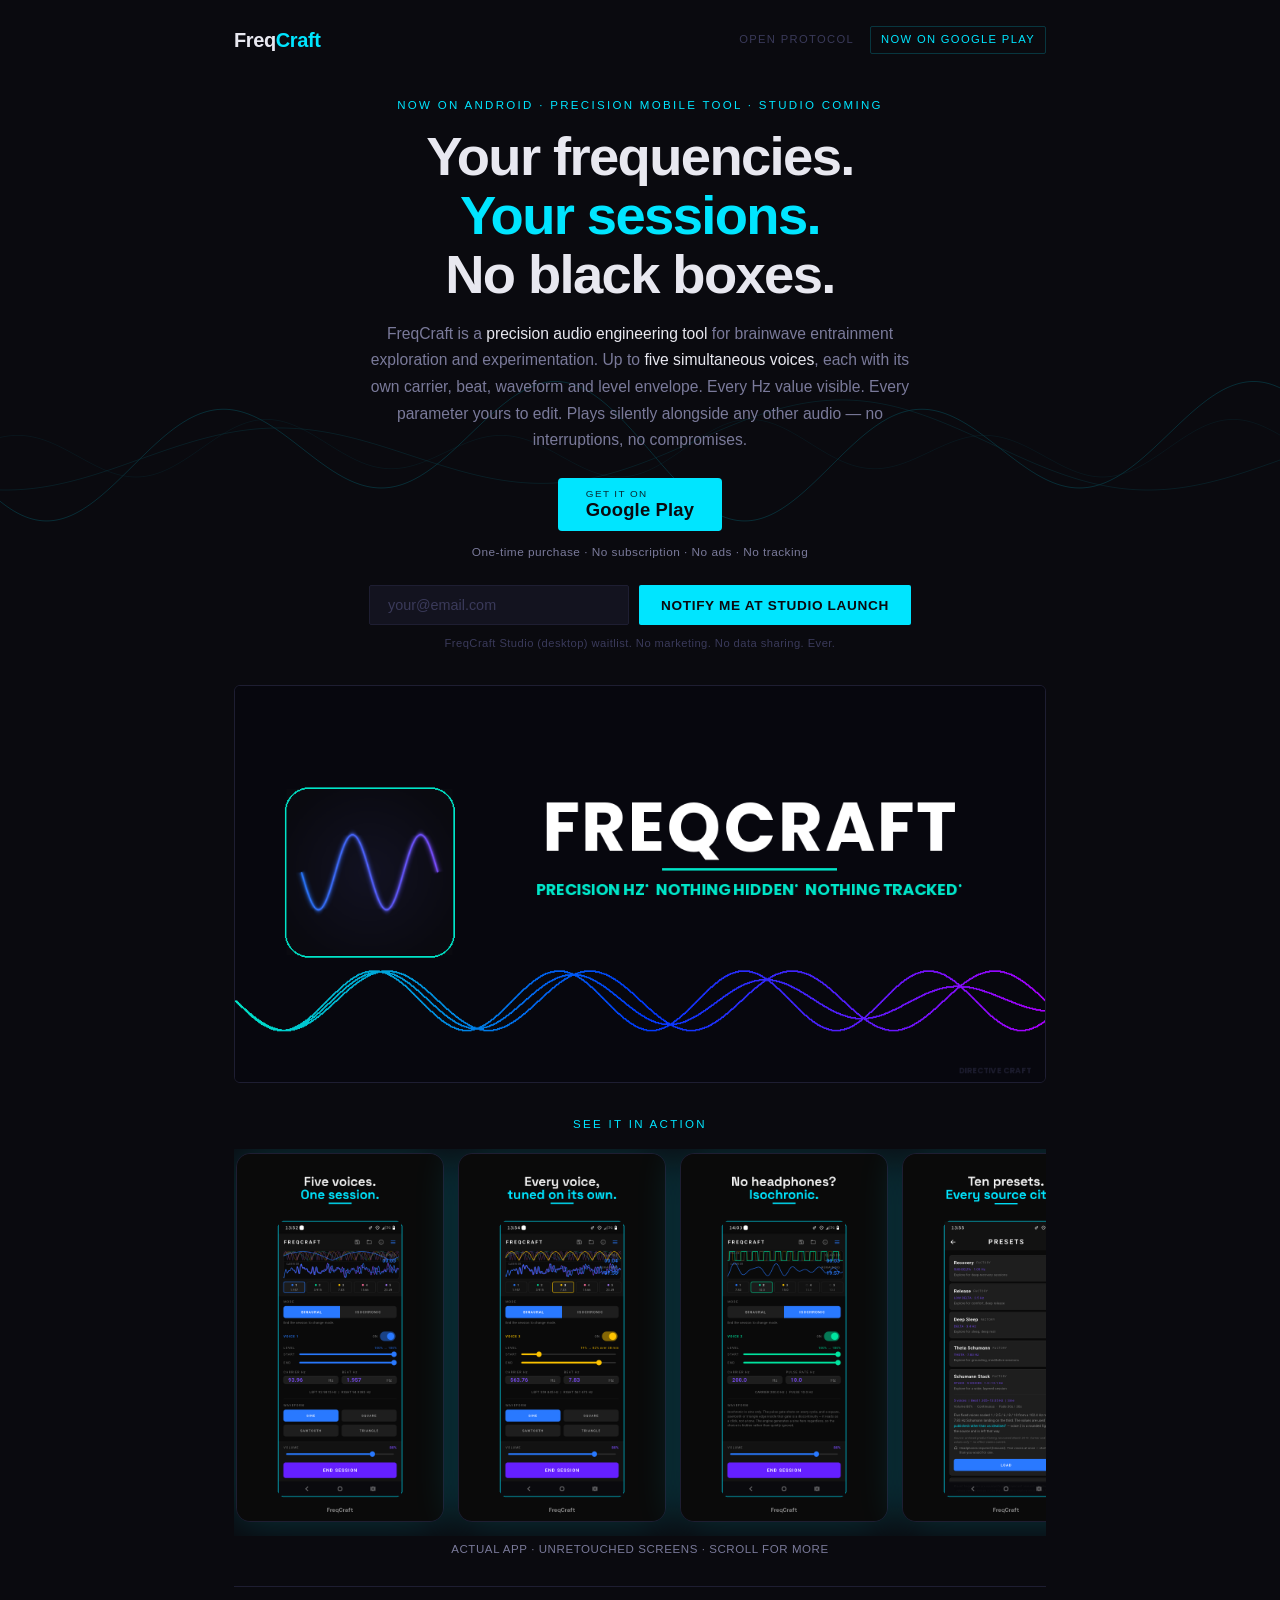
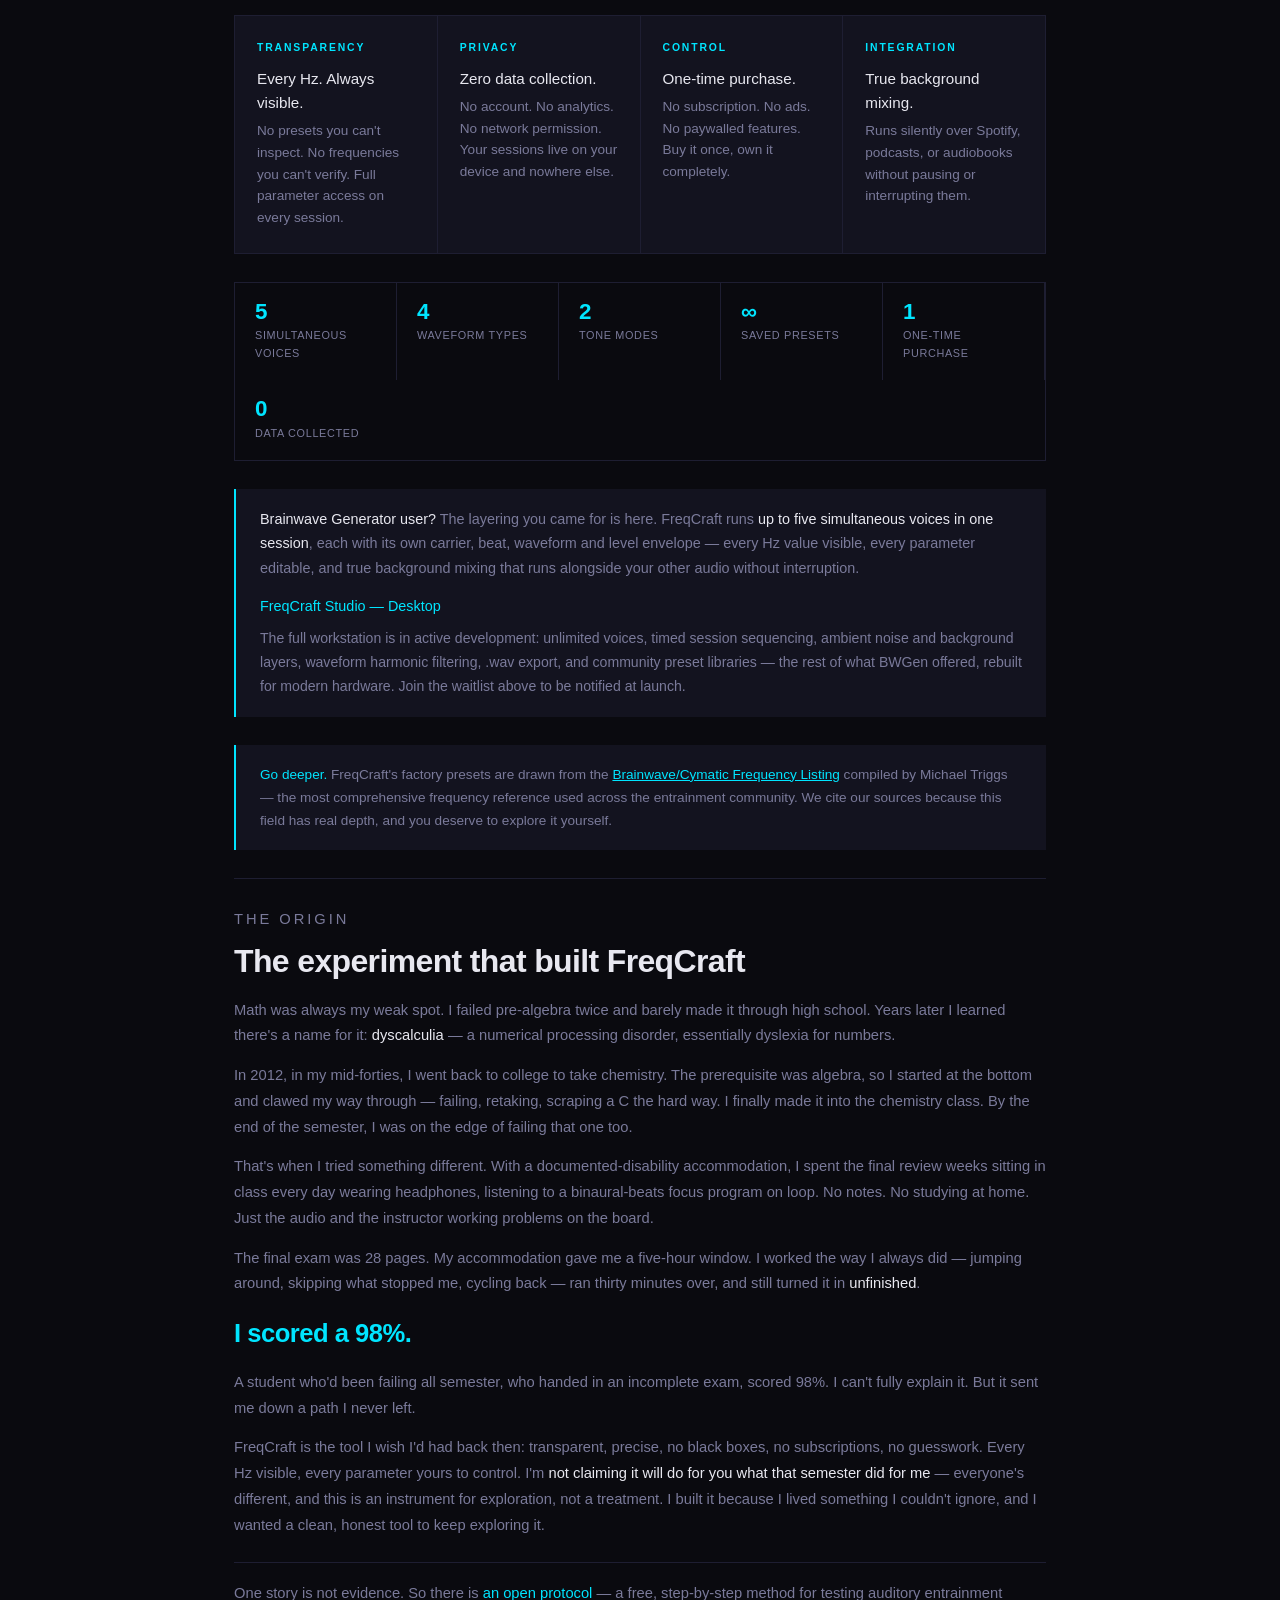
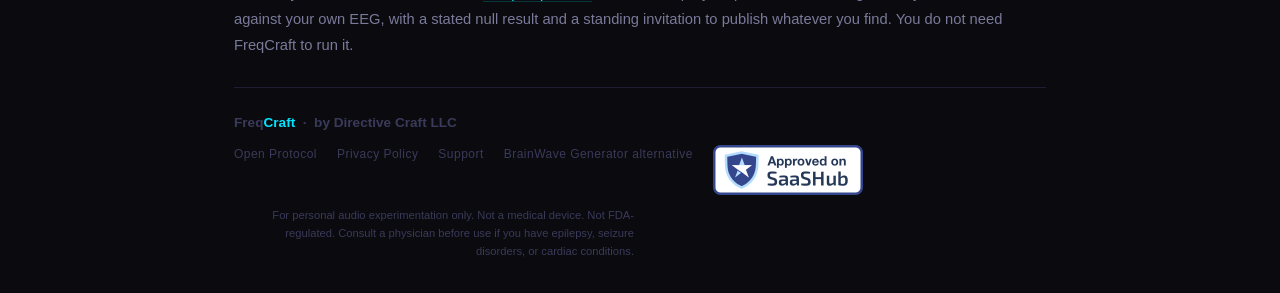
==== index.html @ 4cd2271b "Link the open protocol from the nav, the story close and the footer" ====
<!DOCTYPE html>
<html lang="en">
<head>
  <meta charset="UTF-8" />
  <meta name="viewport" content="width=device-width, initial-scale=1.0" />
  <title>FreqCraft — Precision Brainwave Entrainment for Android</title>
  <meta name="description" content="FreqCraft: a precision binaural beats and isochronic tones generator for Android. Five simultaneous voices. Every Hz visible. No subscriptions or tracking." />
  <meta property="og:type" content="website" />
  <meta property="og:url" content="https://www.freqcraft.app/" />
  <meta property="og:title" content="FreqCraft — Precision Brainwave Entrainment for Android" />
  <meta property="og:description" content="Precision binaural beats and isochronic tones. Five simultaneous voices. Every Hz visible. No subscriptions. No tracking." />
  <meta property="og:image" content="https://www.freqcraft.app/assets/feature_graphic.png" />
  <meta name="twitter:card" content="summary_large_image" />
  <meta name="twitter:image" content="https://www.freqcraft.app/assets/feature_graphic.png" />
  <link rel="icon" href="/favicon.ico" sizes="any" />
  <link rel="icon" type="image/png" sizes="32x32" href="/assets/favicon-32.png" />
  <link rel="apple-touch-icon" href="/assets/apple-touch-icon.png" />
  <link rel="stylesheet" href="assets/fonts.css" />
  <style>
    *, *::before, *::after { box-sizing: border-box; margin: 0; padding: 0; }

    :root {
      --black:    #0A0A0F;
      --panel:    #13131F;
      --border:   #1E1E32;
      --cyan:     #00E5FF;
      --cyan-dim: #00E5FF33;
      --text:     #E8E8F0;
      --muted:    #7A7A9A;
      --subtle:   #3A3A5A;
    }

    html { scroll-behavior: smooth; }

    body {
      background: var(--black);
      color: var(--text);
      font-family: -apple-system, BlinkMacSystemFont, 'Segoe UI', Roboto, Helvetica, Arial, sans-serif;
      font-size: 16px;
      line-height: 1.6;
      min-height: 100vh;
      overflow-x: hidden;
    }

    /* ── CANVAS — never hidden, reduced-motion just slows it ── */
    #waveCanvas {
      position: fixed;
      top: 0; left: 0;
      width: 100%; height: 100%;
      pointer-events: none;
      z-index: 0;
      opacity: 0.18;
    }

    /* ── LAYOUT ── */
    .wrapper {
      position: relative;
      z-index: 1;
      max-width: 860px;
      margin: 0 auto;
      padding: 0 24px;
    }

    /* ── NAV ── */
    nav {
      padding: 24px 0 0;
      display: flex;
      align-items: center;
      justify-content: space-between;
    }

    .wordmark {
      font-family: 'Space Grotesk', sans-serif;
      font-size: 1.25rem;
      font-weight: 700;
      letter-spacing: -0.02em;
      color: var(--text);
    }
    .wordmark span { color: var(--cyan); }

    .nav-right { display: flex; align-items: center; gap: 16px; }
    .nav-link {
      font-family: 'Space Grotesk', sans-serif;
      font-size: 0.7rem;
      font-weight: 500;
      letter-spacing: 0.12em;
      text-transform: uppercase;
      color: var(--subtle);
      text-decoration: none;
      transition: color 0.2s;
    }
    .nav-link:hover { color: var(--cyan); }

    .badge {
      font-family: 'Space Grotesk', sans-serif;
      font-size: 0.7rem;
      font-weight: 500;
      letter-spacing: 0.12em;
      text-transform: uppercase;
      color: var(--cyan);
      border: 1px solid var(--cyan-dim);
      padding: 4px 10px;
      border-radius: 2px;
      text-decoration: none;
      transition: border-color 0.2s, background 0.2s;
    }
    a.badge:hover { border-color: var(--cyan); background: var(--cyan-dim); }

    /* ── HERO ── */
    .hero {
      padding: 40px 0 32px;
      text-align: center;
    }

    .eyebrow {
      font-family: 'Space Grotesk', sans-serif;
      font-size: 0.72rem;
      font-weight: 500;
      letter-spacing: 0.2em;
      text-transform: uppercase;
      color: var(--cyan);
      margin-bottom: 14px;
    }

    h1 {
      font-family: 'Space Grotesk', sans-serif;
      font-size: clamp(2rem, 5.5vw, 3.4rem);
      font-weight: 700;
      line-height: 1.08;
      letter-spacing: -0.03em;
      color: var(--text);
      margin-bottom: 16px;
    }
    h1 em { font-style: normal; color: var(--cyan); }

    .hero-sub {
      font-size: 0.98rem;
      font-weight: 300;
      color: var(--muted);
      max-width: 540px;
      margin: 0 auto 24px;
      line-height: 1.7;
    }
    .hero-sub strong { color: var(--text); font-weight: 400; }

    /* ── STORE CTA (launch) ── */
    .cta-row {
      display: flex;
      justify-content: center;
      margin-bottom: 12px;
    }
    .btn-store {
      display: inline-flex;
      flex-direction: column;
      align-items: flex-start;
      background: var(--cyan);
      color: var(--black);
      text-decoration: none;
      font-family: 'Space Grotesk', sans-serif;
      padding: 10px 28px;
      border-radius: 4px;
      line-height: 1.15;
      transition: opacity 0.2s;
    }
    .btn-store:hover { opacity: 0.85; }
    .btn-store .s1 { font-size: 0.62rem; font-weight: 500; letter-spacing: 0.14em; text-transform: uppercase; opacity: 0.85; }
    .btn-store .s2 { font-size: 1.15rem; font-weight: 700; letter-spacing: 0.01em; }
    .cta-price {
      font-size: 0.74rem;
      color: var(--muted);
      text-align: center;
      letter-spacing: 0.04em;
      margin-bottom: 24px;
    }

    /* ── NOTIFY FORM ── */
    .notify-wrap {
      display: flex;
      gap: 10px;
      justify-content: center;
      flex-wrap: wrap;
      margin-bottom: 10px;
    }
    .notify-studio { margin-top: 4px; }

    .notify-wrap input[type="email"] {
      background: var(--panel);
      border: 1px solid var(--border);
      color: var(--text);
      font-family: -apple-system, BlinkMacSystemFont, 'Segoe UI', Roboto, Helvetica, Arial, sans-serif;
      font-size: 0.9rem;
      padding: 11px 18px;
      border-radius: 2px;
      width: 260px;
      outline: none;
      transition: border-color 0.2s;
    }
    .notify-wrap input[type="email"]:focus { border-color: var(--cyan); }
    .notify-wrap input[type="email"]::placeholder { color: var(--subtle); }

    .btn-notify {
      background: var(--cyan);
      color: var(--black);
      font-family: 'Space Grotesk', sans-serif;
      font-size: 0.85rem;
      font-weight: 600;
      letter-spacing: 0.05em;
      text-transform: uppercase;
      border: none;
      padding: 11px 22px;
      border-radius: 2px;
      cursor: pointer;
      transition: opacity 0.2s;
      white-space: nowrap;
    }
    .btn-notify:hover { opacity: 0.85; }

    .notify-note {
      font-size: 0.7rem;
      color: var(--subtle);
      text-align: center;
      letter-spacing: 0.04em;
      margin-bottom: 0;
    }

    .success-msg {
      display: none;
      color: var(--cyan);
      font-family: 'Space Grotesk', sans-serif;
      font-size: 0.9rem;
      text-align: center;
      padding: 10px;
    }

    /* ── DIVIDER ── */
    .divider {
      border: none;
      border-top: 1px solid var(--border);
      margin: 28px 0;
    }

    /* ── PILLARS ── */
    .pillars {
      display: grid;
      grid-template-columns: repeat(auto-fit, minmax(200px, 1fr));
      gap: 1px;
      background: var(--border);
      border: 1px solid var(--border);
      margin-bottom: 28px;
    }

    .pillar {
      background: var(--panel);
      padding: 24px 22px;
    }

    .pillar-label {
      font-family: 'Space Grotesk', sans-serif;
      font-size: 0.65rem;
      font-weight: 600;
      letter-spacing: 0.18em;
      text-transform: uppercase;
      color: var(--cyan);
      margin-bottom: 10px;
    }

    .pillar-text {
      font-size: 0.85rem;
      color: var(--muted);
      line-height: 1.6;
    }
    .pillar-text strong {
      display: block;
      font-size: 0.95rem;
      font-weight: 500;
      color: var(--text);
      margin-bottom: 5px;
    }

    /* ── SPEC STRIP ── */
    .spec-strip {
      display: flex;
      flex-wrap: wrap;
      border: 1px solid var(--border);
      margin-bottom: 28px;
    }

    .spec-item {
      flex: 1 1 140px;
      padding: 18px 20px;
      border-right: 1px solid var(--border);
    }
    .spec-item:last-child { border-right: none; }

    .spec-val {
      font-family: 'Space Grotesk', sans-serif;
      font-size: 1.4rem;
      font-weight: 700;
      color: var(--cyan);
      letter-spacing: -0.02em;
      line-height: 1;
      margin-bottom: 4px;
    }

    .spec-key {
      font-size: 0.68rem;
      color: var(--muted);
      letter-spacing: 0.06em;
      text-transform: uppercase;
    }

    /* ── BWGEN CALLOUT ── */
    .callout {
      border-left: 2px solid var(--cyan);
      padding: 18px 24px;
      background: var(--panel);
      margin-bottom: 28px;
    }
    .callout p {
      font-size: 0.9rem;
      color: var(--muted);
      line-height: 1.7;
    }
    .callout p strong { color: var(--text); font-weight: 500; }

    /* ── STORY ── */
    .story { margin-bottom: 28px; }
    .story .eyebrow { text-align: left; margin-bottom: 10px; }
    .story h2 {
      font-family: 'Space Grotesk', sans-serif;
      font-size: clamp(1.5rem, 3.5vw, 2rem);
      font-weight: 700;
      letter-spacing: -0.02em;
      line-height: 1.15;
      color: var(--text);
      margin-bottom: 18px;
    }
    .story p {
      font-size: 0.92rem;
      color: var(--muted);
      line-height: 1.75;
      margin-bottom: 14px;
    }
    .story p strong { color: var(--text); font-weight: 500; }
    .story .story-score {
      font-family: 'Space Grotesk', sans-serif;
      font-size: 1.6rem;
      font-weight: 700;
      color: var(--cyan);
      letter-spacing: -0.02em;
      margin: 4px 0 14px;
    }
    .story .story-cta {
      margin-top: 24px;
      padding-top: 18px;
      border-top: 1px solid var(--border);
    }
    .story .story-cta a {
      color: var(--cyan);
      text-decoration: none;
      border-bottom: 1px solid var(--cyan-dim);
    }
    .story .story-cta a:hover { border-bottom-color: var(--cyan); }

    /* ── SCREENSHOT STRIP ── */
    /* Replaced a 5.3 MB screen-capture video that showed the pre-multi-voice
       UI. These are the same composed shots that ship on the Play listing, so
       the store and the site cannot drift apart, and each one carries its own
       headline — no captions to contradict each other. */
    .demo { text-align: center; margin-bottom: 28px; }
    .demo .eyebrow { margin-bottom: 16px; }
    .shots {
      display: flex;
      gap: 14px;
      overflow-x: auto;
      padding: 4px 2px 14px;
      scroll-snap-type: x mandatory;
      -webkit-overflow-scrolling: touch;
      scrollbar-width: thin;
      scrollbar-color: var(--subtle) transparent;
    }
    .shots::-webkit-scrollbar { height: 6px; }
    .shots::-webkit-scrollbar-thumb {
      background: var(--subtle); border-radius: 3px;
    }
    .shot {
      flex: 0 0 auto;
      width: 208px;
      scroll-snap-align: center;
      border: 1px solid var(--border);
      border-radius: 14px;
      overflow: hidden;
      background: var(--panel);
      box-shadow: 0 0 44px var(--cyan-dim);
      line-height: 0;
    }
    .shot img { display: block; width: 100%; height: auto; }
    .demo-cap {
      font-size: 0.72rem;
      color: var(--muted);
      letter-spacing: 0.05em;
      text-transform: uppercase;
      margin-top: 4px;
    }
    @media (max-width: 600px) { .shot { width: 168px; } }

    /* ── FOOTER ── */
    footer {
      border-top: 1px solid var(--border);
      padding: 24px 0 32px;
      display: flex;
      align-items: flex-start;
      justify-content: space-between;
      flex-wrap: wrap;
      gap: 12px;
    }

    .footer-mark {
      font-family: 'Space Grotesk', sans-serif;
      font-size: 0.85rem;
      font-weight: 600;
      color: var(--subtle);
    }
    .footer-mark span { color: var(--cyan); }

    .footer-legal {
      font-size: 0.7rem;
      color: var(--subtle);
      line-height: 1.6;
      max-width: 400px;
      text-align: right;
    }

    .footer-links {
      display: flex;
      gap: 20px;
    }
    .footer-links a {
      font-size: 0.75rem;
      color: var(--subtle);
      text-decoration: none;
      letter-spacing: 0.04em;
      transition: color 0.2s;
    }
    .footer-links a:hover { color: var(--cyan); }

    /* ── MOBILE ── */
    @media (max-width: 600px) {
      nav { flex-direction: column; align-items: flex-start; gap: 10px; }
      .spec-item { border-right: none; border-bottom: 1px solid var(--border); }
      .spec-item:last-child { border-bottom: none; }
      .footer-legal { text-align: left; }
      .footer-links { flex-direction: column; gap: 8px; }
    }
    /* ── FEATURE GRAPHIC ── */
    .feature-graphic-wrap {
      margin: 32px 0 0;
      border-radius: 6px;
      overflow: hidden;
      border: 1px solid var(--border);
    }
    .feature-graphic { width: 100%; display: block; }

  </style>
</head>
<body>

<canvas id="waveCanvas"></canvas>

<div class="wrapper">

  <nav>
    <div class="wordmark">Freq<span>Craft</span></div>
    <div class="nav-right">
      <a class="nav-link" href="/protocol/">Open Protocol</a>
      <a class="badge" href="https://play.google.com/store/apps/details?id=com.directivecraft.freqcraft" target="_blank" rel="noopener noreferrer">Now on Google Play</a>
    </div>
  </nav>

  <section class="hero">
    <p class="eyebrow">Now on Android · Precision Mobile Tool · Studio Coming</p>
    <h1>Your frequencies.<br><em>Your sessions.</em><br>No black boxes.</h1>
    <p class="hero-sub">
      FreqCraft is a <strong>precision audio engineering tool</strong> for brainwave entrainment exploration and experimentation.
      Up to <strong>five simultaneous voices</strong>, each with its own carrier, beat, waveform and level envelope.
      Every Hz value visible. Every parameter yours to edit.
      Plays silently alongside any other audio — no interruptions, no compromises.
    </p>
    <div class="cta-row">
      <a class="btn-store" href="https://play.google.com/store/apps/details?id=com.directivecraft.freqcraft" target="_blank" rel="noopener noreferrer">
        <span class="s1">Get it on</span>
        <span class="s2">Google Play</span>
      </a>
    </div>
    <p class="cta-price">One-time purchase · No subscription · No ads · No tracking</p>

    <form id="studio" class="notify-wrap notify-studio" action="https://buttondown.com/api/emails/embed-subscribe/freqcraft" method="post" target="bd-iframe" onsubmit="return bdNotify()">
      <input type="email" name="email" id="emailInput" placeholder="your@email.com" autocomplete="email" required />
      <input type="hidden" name="embed" value="1" />
      <button type="submit" class="btn-notify">Notify me at Studio launch</button>
    </form>
    <p class="notify-note">FreqCraft Studio (desktop) waitlist. No marketing. No data sharing. Ever.</p>
    <p class="success-msg" id="successMsg">✓ You're on the Studio list. We'll reach out at launch.</p>
    <iframe name="bd-iframe" style="display:none" title="subscribe"></iframe>
    <div class="feature-graphic-wrap">
      <img src="assets/feature_graphic.png" alt="FreqCraft — Precision Hz. Nothing hidden. Nothing tracked." class="feature-graphic" />
    </div>
  </section>

  <section class="demo">
    <p class="eyebrow">See it in action</p>
    <div class="shots">
      <div class="shot"><img src="assets/shots/1_hero.png" loading="lazy" width="1080" height="1920" alt="Five voices, one session — five voice chips at 1.957, 3.915, 7.83, 15.66 and 23.49 Hz with the scope drawing every one." /></div>
      <div class="shot"><img src="assets/shots/2_voices.png" loading="lazy" width="1080" height="1920" alt="Every voice tuned on its own — voice 3 selected, its own carrier, beat, waveform and level envelope." /></div>
      <div class="shot"><img src="assets/shots/3_isochronic.png" loading="lazy" width="1080" height="1920" alt="Isochronic mode, which needs no headphones." /></div>
      <div class="shot"><img src="assets/shots/4_presets.png" loading="lazy" width="1080" height="1920" alt="Factory presets, each citing its source in the app." /></div>
      <div class="shot"><img src="assets/shots/5_sweep.png" loading="lazy" width="1080" height="1920" alt="Beat sweep — the swept range shown on screen before the session starts." /></div>
      <div class="shot"><img src="assets/shots/6_waveforms.png" loading="lazy" width="1080" height="1920" alt="Four real waveforms: sine, square, triangle and sawtooth." /></div>
      <div class="shot"><img src="assets/shots/7_session.png" loading="lazy" width="1080" height="1920" alt="Session timer with fade in and fade out." /></div>
      <div class="shot"><img src="assets/shots/8_about.png" loading="lazy" width="1080" height="1920" alt="The in-app About window, including the true-stereo checklist." /></div>
    </div>
    <p class="demo-cap">Actual app · Unretouched screens · Scroll for more</p>
  </section>

  <hr class="divider" />

  <div class="pillars">
    <div class="pillar">
      <div class="pillar-label">Transparency</div>
      <div class="pillar-text">
        <strong>Every Hz. Always visible.</strong>
        No presets you can't inspect. No frequencies you can't verify. Full parameter access on every session.
      </div>
    </div>
    <div class="pillar">
      <div class="pillar-label">Privacy</div>
      <div class="pillar-text">
        <strong>Zero data collection.</strong>
        No account. No analytics. No network permission. Your sessions live on your device and nowhere else.
      </div>
    </div>
    <div class="pillar">
      <div class="pillar-label">Control</div>
      <div class="pillar-text">
        <strong>One-time purchase.</strong>
        No subscription. No ads. No paywalled features. Buy it once, own it completely.
      </div>
    </div>
    <div class="pillar">
      <div class="pillar-label">Integration</div>
      <div class="pillar-text">
        <strong>True background mixing.</strong>
        Runs silently over Spotify, podcasts, or audiobooks without pausing or interrupting them.
      </div>
    </div>
  </div>

  <div class="spec-strip">
    <div class="spec-item">
      <div class="spec-val">5</div>
      <div class="spec-key">Simultaneous Voices</div>
    </div>
    <div class="spec-item">
      <div class="spec-val">4</div>
      <div class="spec-key">Waveform Types</div>
    </div>
    <div class="spec-item">
      <div class="spec-val">2</div>
      <div class="spec-key">Tone Modes</div>
    </div>
    <div class="spec-item">
      <div class="spec-val">∞</div>
      <div class="spec-key">Saved Presets</div>
    </div>
    <div class="spec-item">
      <div class="spec-val">1</div>
      <div class="spec-key">One-Time Purchase</div>
    </div>
    <div class="spec-item">
      <div class="spec-val">0</div>
      <div class="spec-key">Data Collected</div>
    </div>
  </div>

  <div class="callout">
    <p>
      <strong>Brainwave Generator user?</strong> The layering you came for is here.
      FreqCraft runs <strong>up to five simultaneous voices in one session</strong>, each with its own
      carrier, beat, waveform and level envelope — every Hz value visible, every parameter editable, and
      true background mixing that runs alongside your other audio without interruption.
    </p>
    <p style="margin-top:14px;">
      <strong style="color:var(--cyan);">FreqCraft Studio — Desktop</strong>
    </p>
    <p style="margin-top:8px; font-size:0.88rem;">
      The full workstation is in active development: unlimited voices, timed session sequencing,
      ambient noise and background layers, waveform harmonic filtering, .wav export, and community
      preset libraries — the rest of what BWGen offered, rebuilt for modern hardware. Join the
      waitlist above to be notified at launch.
    </p>
  </div>

  <div class="callout" style="margin-top: 16px;">
    <p style="font-size: 0.85rem;">
      <strong style="color: var(--cyan);">Go deeper.</strong>
      FreqCraft's factory presets are drawn from the
      <a href="https://www.lunarsight.com/freq.htm" target="_blank" rel="noopener noreferrer"
         style="color: var(--cyan);">Brainwave/Cymatic Frequency Listing</a>
      compiled by Michael Triggs — the most comprehensive frequency reference used across the entrainment community.
      We cite our sources because this field has real depth, and you deserve to explore it yourself.
    </p>
  </div>

  <hr class="divider" />

  <section class="story">
    <p class="eyebrow">The Origin</p>
    <h2>The experiment that built FreqCraft</h2>
    <p>
      Math was always my weak spot. I failed pre-algebra twice and barely made it through high school.
      Years later I learned there's a name for it: <strong>dyscalculia</strong> — a numerical processing
      disorder, essentially dyslexia for numbers.
    </p>
    <p>
      In 2012, in my mid-forties, I went back to college to take chemistry. The prerequisite was algebra,
      so I started at the bottom and clawed my way through — failing, retaking, scraping a C the hard way.
      I finally made it into the chemistry class. By the end of the semester, I was on the edge of failing
      that one too.
    </p>
    <p>
      That's when I tried something different. With a documented-disability accommodation, I spent the final
      review weeks sitting in class every day wearing headphones, listening to a binaural-beats focus program
      on loop. No notes. No studying at home. Just the audio and the instructor working problems on the board.
    </p>
    <p>
      The final exam was 28 pages. My accommodation gave me a five-hour window. I worked the way I always did —
      jumping around, skipping what stopped me, cycling back — ran thirty minutes over, and still turned it in
      <strong>unfinished</strong>.
    </p>
    <p class="story-score">I scored a 98%.</p>
    <p>
      A student who'd been failing all semester, who handed in an incomplete exam, scored 98%. I can't fully
      explain it. But it sent me down a path I never left.
    </p>
    <p>
      FreqCraft is the tool I wish I'd had back then: transparent, precise, no black boxes, no subscriptions,
      no guesswork. Every Hz visible, every parameter yours to control. I'm <strong>not claiming it will do
      for you what that semester did for me</strong> — everyone's different, and this is an instrument for
      exploration, not a treatment. I built it because I lived something I couldn't ignore, and I wanted a
      clean, honest tool to keep exploring it.
    </p>
    <p class="story-cta">
      One story is not evidence. So there is <a href="/protocol/">an open protocol</a> &mdash; a free,
      step-by-step method for testing auditory entrainment against your own EEG, with a stated null
      result and a standing invitation to publish whatever you find. You do not need FreqCraft to run it.
    </p>
  </section>

  <footer>
    <div class="footer-mark">Freq<span>Craft</span> &nbsp;·&nbsp; by Directive Craft LLC</div>
    <div class="footer-links">
      <a href="/protocol/">Open Protocol</a>
      <a href="/privacy">Privacy Policy</a>
      <a href="/support">Support</a>
      <a href="/alternatives/brainwave-generator">BrainWave Generator alternative</a>
      <a href="https://www.saashub.com/freqcraft-app" target="_blank" rel="noopener"
         aria-label="FreqCraft on SaaSHub — Approved">
        <img src="assets/saashub-approved.png" alt="FreqCraft on SaaSHub — Approved"
             width="150" height="50" style="max-width:150px;height:auto;display:block;">
      </a>
    </div>
    <div class="footer-legal">
      For personal audio experimentation only. Not a medical device.
      Not FDA-regulated. Consult a physician before use if you have epilepsy,
      seizure disorders, or cardiac conditions.
    </div>
  </footer>

</div>

<script>
  // ── CANVAS ANIMATION ──
  // Runs unconditionally — prefers-reduced-motion is NOT respected here by design.
  // The animation is the product identity, not decoration.
  const canvas = document.getElementById('waveCanvas');
  const ctx    = canvas.getContext('2d');
  let W, H, t  = 0;

  function resize() {
    W = canvas.width  = window.innerWidth;
    H = canvas.height = window.innerHeight;
  }

  function draw() {
    ctx.clearRect(0, 0, W, H);
    const waves = [
      { freq: 0.018, amp: 0.06,  speed: 0.012, phase: 0,   alpha: 0.9 },
      { freq: 0.011, amp: 0.04,  speed: 0.007, phase: 1.2, alpha: 0.5 },
      { freq: 0.026, amp: 0.025, speed: 0.019, phase: 2.8, alpha: 0.3 },
    ];
    waves.forEach(function(w) {
      ctx.beginPath();
      ctx.strokeStyle = 'rgba(0,229,255,' + w.alpha + ')';
      ctx.lineWidth = 1;
      for (var x = 0; x <= W; x += 2) {
        var y = H / 2
          + Math.sin(x * w.freq + t * w.speed + w.phase) * (H * w.amp)
          + Math.sin(x * w.freq * 0.5 + t * w.speed * 0.6) * (H * w.amp * 0.4);
        if (x === 0) { ctx.moveTo(x, y); } else { ctx.lineTo(x, y); }
      }
      ctx.stroke();
    });
    t++;
    requestAnimationFrame(draw);
  }

  window.addEventListener('resize', resize);
  resize();
  draw();

  // ── NOTIFY (Buttondown embed — no API key in client) ──
  // The form posts natively to Buttondown's public embed endpoint, targeting a
  // hidden iframe so the page doesn't navigate away. Native validation (required +
  // type=email) blocks invalid submits, so this only fires on a valid email.
  function bdNotify() {
    document.querySelector('.notify-wrap').style.display = 'none';
    document.querySelector('.notify-note').style.display = 'none';
    document.getElementById('successMsg').style.display = 'block';
    return true;
  }
</script>

</body>
</html>
---- assets/fonts.css ----
@font-face {
  font-family: 'Inter';
  font-style: normal;
  font-weight: 300;
  font-display: swap;
  src: url(fonts/Inter-300.woff2) format('woff2');
  unicode-range: U+0000-00FF, U+0131, U+0152-0153, U+02BB-02BC, U+02C6, U+02DA, U+02DC, U+0304, U+0308, U+0329, U+2000-206F, U+20AC, U+2122, U+2191, U+2193, U+2212, U+2215, U+FEFF, U+FFFD;
}
@font-face {
  font-family: 'Inter';
  font-style: normal;
  font-weight: 400;
  font-display: swap;
  src: url(fonts/Inter-400.woff2) format('woff2');
  unicode-range: U+0000-00FF, U+0131, U+0152-0153, U+02BB-02BC, U+02C6, U+02DA, U+02DC, U+0304, U+0308, U+0329, U+2000-206F, U+20AC, U+2122, U+2191, U+2193, U+2212, U+2215, U+FEFF, U+FFFD;
}
@font-face {
  font-family: 'Inter';
  font-style: normal;
  font-weight: 500;
  font-display: swap;
  src: url(fonts/Inter-500.woff2) format('woff2');
  unicode-range: U+0000-00FF, U+0131, U+0152-0153, U+02BB-02BC, U+02C6, U+02DA, U+02DC, U+0304, U+0308, U+0329, U+2000-206F, U+20AC, U+2122, U+2191, U+2193, U+2212, U+2215, U+FEFF, U+FFFD;
}
@font-face {
  font-family: 'Space Grotesk';
  font-style: normal;
  font-weight: 300;
  font-display: swap;
  src: url(fonts/SpaceGrotesk-300.woff2) format('woff2');
  unicode-range: U+0000-00FF, U+0131, U+0152-0153, U+02BB-02BC, U+02C6, U+02DA, U+02DC, U+0304, U+0308, U+0329, U+2000-206F, U+20AC, U+2122, U+2191, U+2193, U+2212, U+2215, U+FEFF, U+FFFD;
}
@font-face {
  font-family: 'Space Grotesk';
  font-style: normal;
  font-weight: 400;
  font-display: swap;
  src: url(fonts/SpaceGrotesk-400.woff2) format('woff2');
  unicode-range: U+0000-00FF, U+0131, U+0152-0153, U+02BB-02BC, U+02C6, U+02DA, U+02DC, U+0304, U+0308, U+0329, U+2000-206F, U+20AC, U+2122, U+2191, U+2193, U+2212, U+2215, U+FEFF, U+FFFD;
}
@font-face {
  font-family: 'Space Grotesk';
  font-style: normal;
  font-weight: 500;
  font-display: swap;
  src: url(fonts/SpaceGrotesk-500.woff2) format('woff2');
  unicode-range: U+0000-00FF, U+0131, U+0152-0153, U+02BB-02BC, U+02C6, U+02DA, U+02DC, U+0304, U+0308, U+0329, U+2000-206F, U+20AC, U+2122, U+2191, U+2193, U+2212, U+2215, U+FEFF, U+FFFD;
}
@font-face {
  font-family: 'Space Grotesk';
  font-style: normal;
  font-weight: 600;
  font-display: swap;
  src: url(fonts/SpaceGrotesk-600.woff2) format('woff2');
  unicode-range: U+0000-00FF, U+0131, U+0152-0153, U+02BB-02BC, U+02C6, U+02DA, U+02DC, U+0304, U+0308, U+0329, U+2000-206F, U+20AC, U+2122, U+2191, U+2193, U+2212, U+2215, U+FEFF, U+FFFD;
}
@font-face {
  font-family: 'Space Grotesk';
  font-style: normal;
  font-weight: 700;
  font-display: swap;
  src: url(fonts/SpaceGrotesk-700.woff2) format('woff2');
  unicode-range: U+0000-00FF, U+0131, U+0152-0153, U+02BB-02BC, U+02C6, U+02DA, U+02DC, U+0304, U+0308, U+0329, U+2000-206F, U+20AC, U+2122, U+2191, U+2193, U+2212, U+2215, U+FEFF, U+FFFD;
}
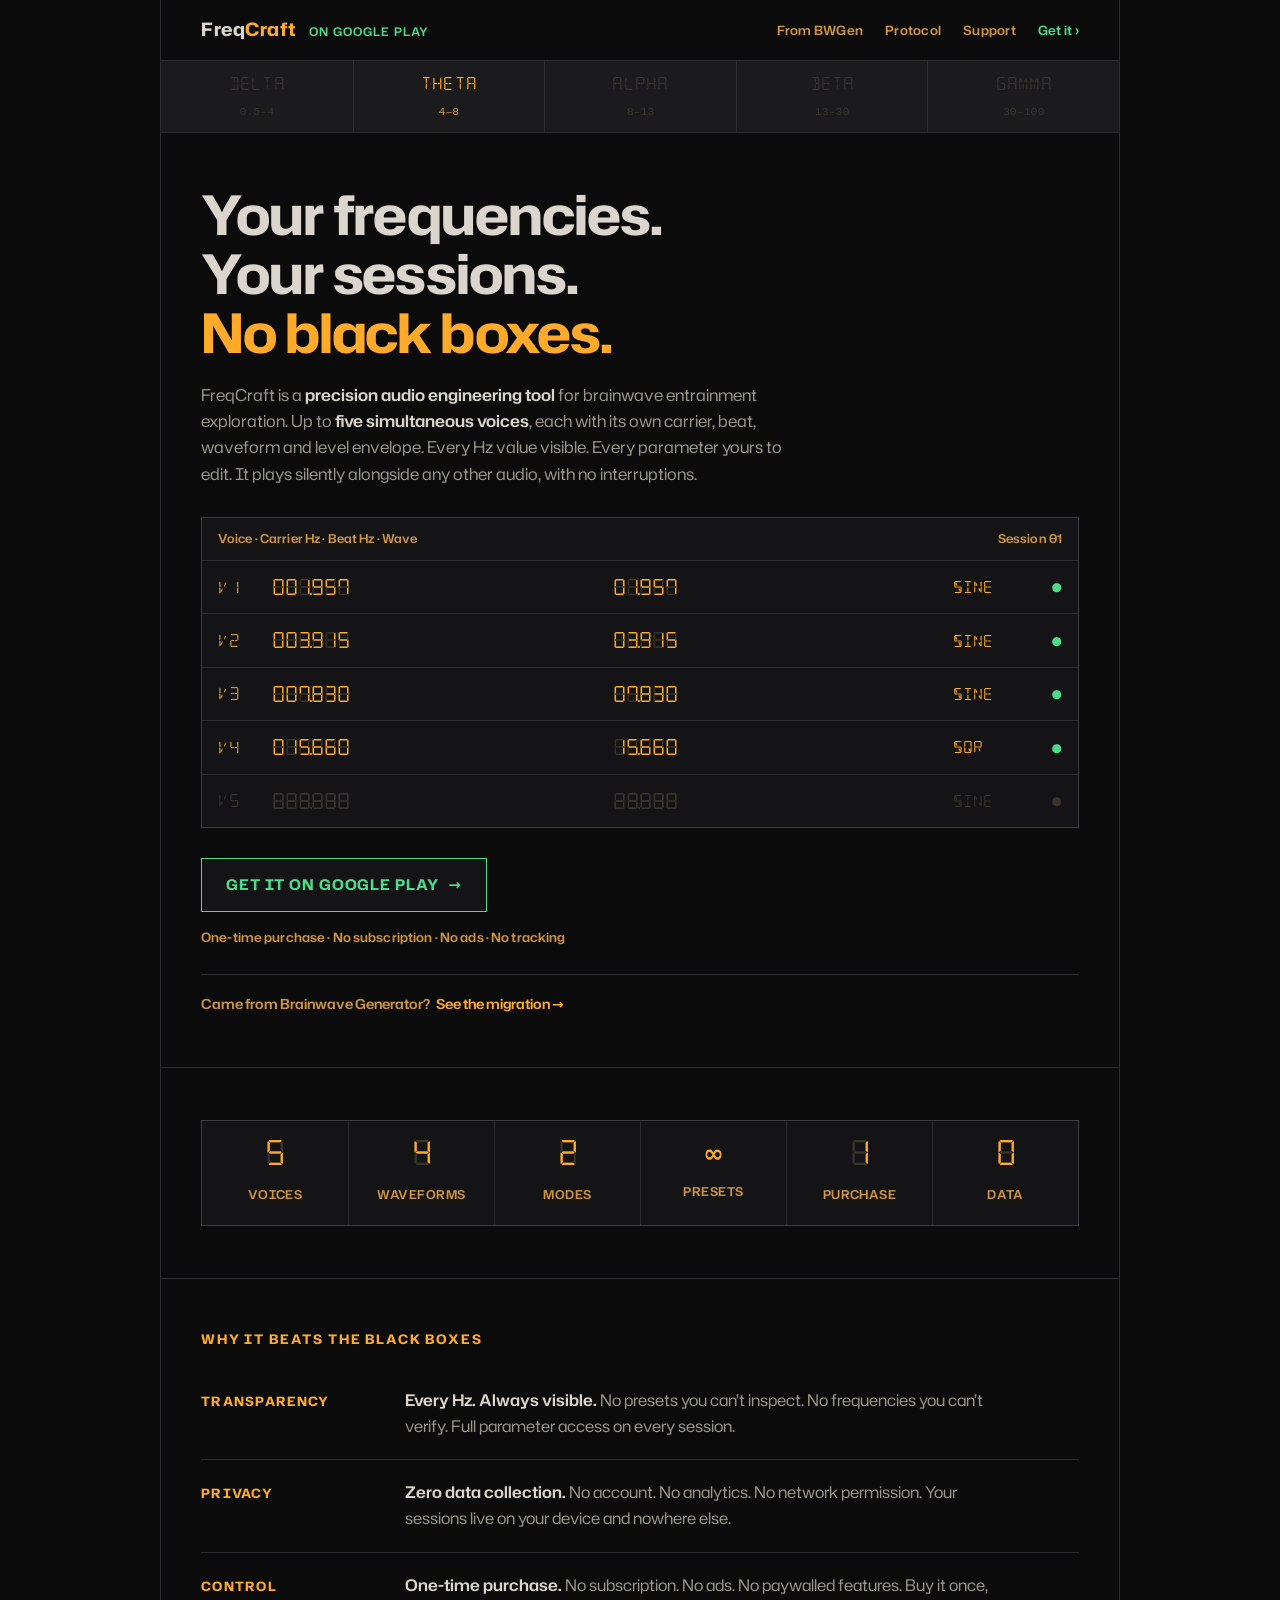
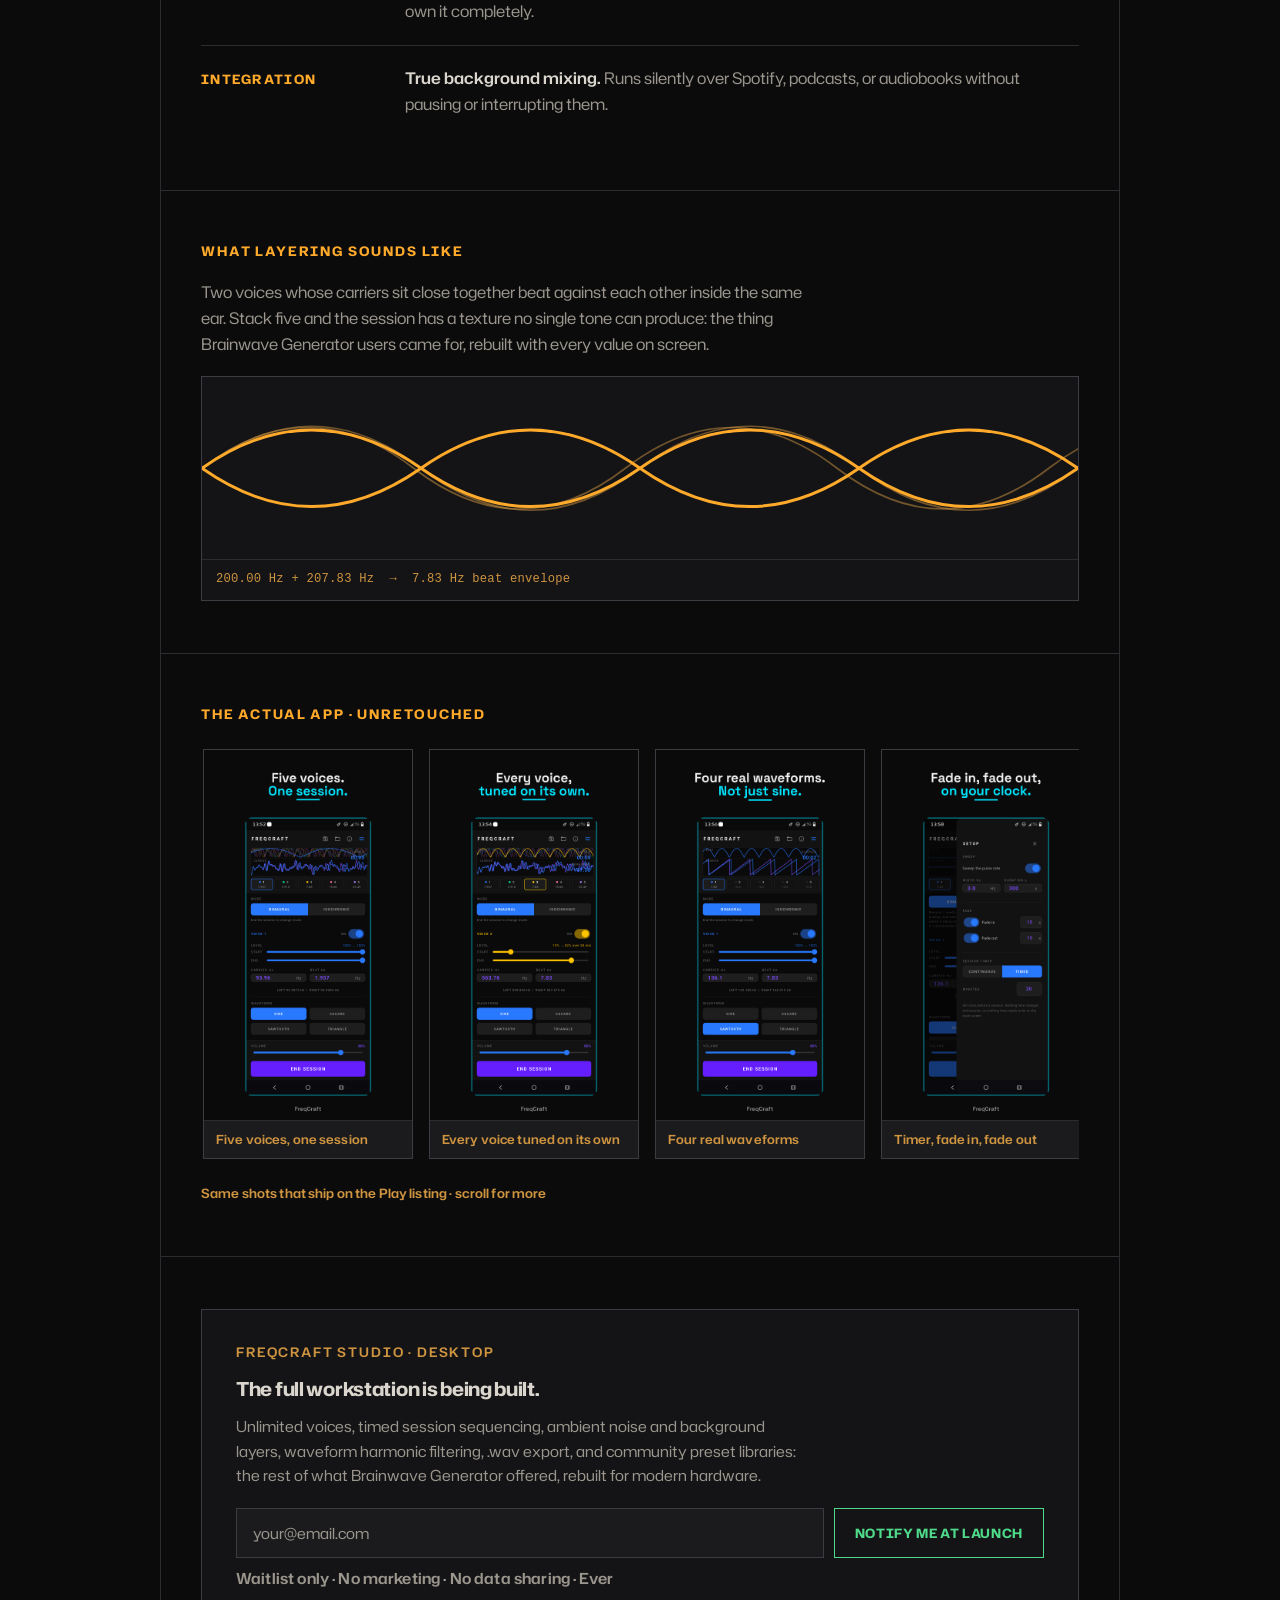
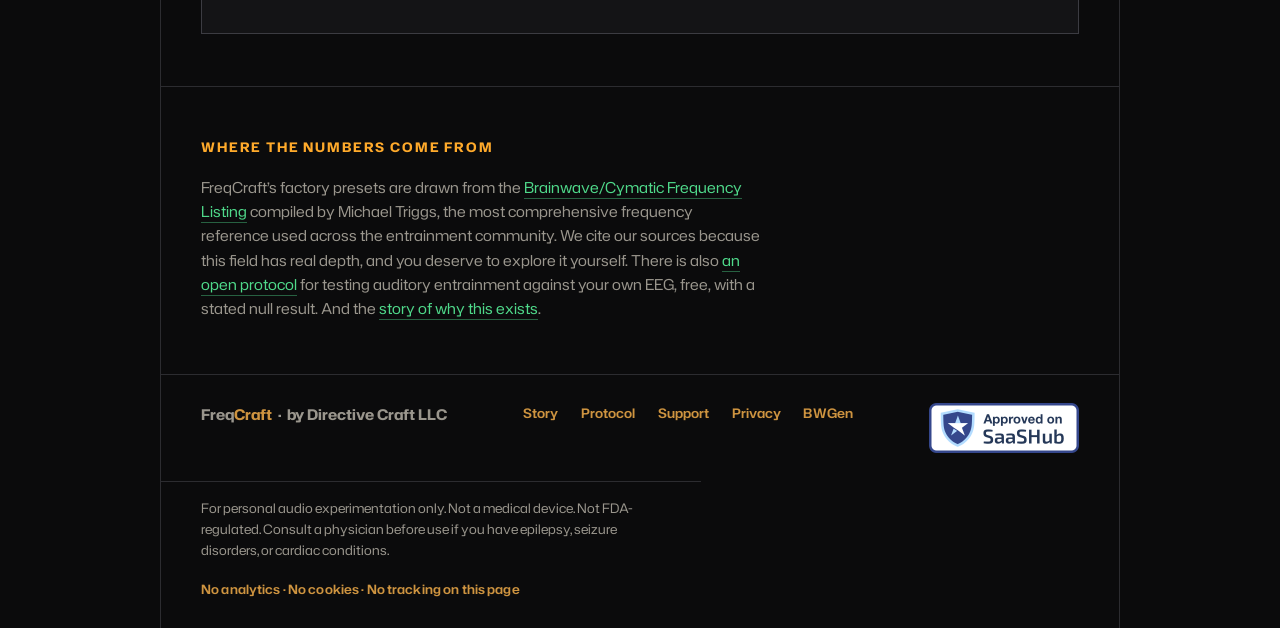
==== commit d3555759: "freqcraft: redesign the landing page as a seven-segment instrument panel New visual world (Impeccabl" ====
--- a/index.html
+++ b/index.html
@@ -20,714 +20,395 @@
     *, *::before, *::after { box-sizing: border-box; margin: 0; padding: 0; }
 
     :root {
-      --black:    #0A0A0F;
-      --panel:    #13131F;
-      --border:   #1E1E32;
-      --cyan:     #00E5FF;
-      --cyan-dim: #00E5FF33;
-      --text:     #E8E8F0;
-      --muted:    #7A7A9A;
-      --subtle:   #3A3A5A;
-    }
-
-    html { scroll-behavior: smooth; }
+      --ground:    #0B0B0C;
+      --panel:     #141416;
+      --panel-2:   #1B1B1E;
+      --rule:      #2C2C30;
+      --rule-lit:  #3C3C42;
+      --lit:       #FFAA2B;
+      --lit-dim:   #CE9440;
+      --ghost:     #38332B;
+      --live:      #4FD98A;
+      --alert:     #FF6152;
+      --prose:     #DAD6CD;
+      --prose-dim: #9A968D;
+
+      --seg7:  'DSEG7', ui-monospace, monospace;
+      --seg14: 'DSEG14', ui-monospace, monospace;
+      --ui:    'Hubot Sans', system-ui, -apple-system, 'Segoe UI', Roboto, sans-serif;
+      --mono:  ui-monospace, 'SF Mono', 'JetBrains Mono', Menlo, Consolas, monospace;
+
+      --wide: 60rem;
+      --pad: clamp(18px, 5vw, 40px);
+    }
+
+    html { scroll-behavior: smooth; -webkit-text-size-adjust: 100%; }
 
     body {
-      background: var(--black);
-      color: var(--text);
-      font-family: -apple-system, BlinkMacSystemFont, 'Segoe UI', Roboto, Helvetica, Arial, sans-serif;
+      background: var(--ground);
+      color: var(--prose);
+      font-family: var(--ui);
       font-size: 16px;
-      line-height: 1.6;
+      line-height: 1.62;
       min-height: 100vh;
+      -webkit-font-smoothing: antialiased;
       overflow-x: hidden;
     }
 
-    /* ── CANVAS — never hidden, reduced-motion just slows it ── */
-    #waveCanvas {
-      position: fixed;
-      top: 0; left: 0;
-      width: 100%; height: 100%;
-      pointer-events: none;
-      z-index: 0;
-      opacity: 0.18;
-    }
-
-    /* ── LAYOUT ── */
-    .wrapper {
-      position: relative;
-      z-index: 1;
-      max-width: 860px;
-      margin: 0 auto;
-      padding: 0 24px;
-    }
-
-    /* ── NAV ── */
-    nav {
-      padding: 24px 0 0;
-      display: flex;
-      align-items: center;
-      justify-content: space-between;
-    }
-
-    .wordmark {
-      font-family: 'Space Grotesk', sans-serif;
-      font-size: 1.25rem;
+    ::selection { background: var(--lit); color: #0B0B0C; }
+    :focus-visible { outline: 2px solid var(--live); outline-offset: 2px; }
+    * { scrollbar-color: var(--rule-lit) var(--ground); }
+    ::-webkit-scrollbar { width: 12px; height: 12px; }
+    ::-webkit-scrollbar-track { background: var(--panel); }
+    ::-webkit-scrollbar-thumb { background: var(--rule-lit); border: 3px solid var(--panel); }
+
+    a { color: var(--live); text-decoration: none; border-bottom: 1px solid color-mix(in srgb, var(--live) 42%, transparent); transition: border-color 0.15s; }
+    a:hover { border-bottom-color: var(--live); }
+
+    /* ── LIT LABEL — a panel header, legible ──────────── */
+    .lit {
+      font-family: var(--ui);
       font-weight: 700;
-      letter-spacing: -0.02em;
-      color: var(--text);
-    }
-    .wordmark span { color: var(--cyan); }
-
-    .nav-right { display: flex; align-items: center; gap: 16px; }
-    .nav-link {
-      font-family: 'Space Grotesk', sans-serif;
-      font-size: 0.7rem;
-      font-weight: 500;
-      letter-spacing: 0.12em;
+      font-size: 0.82rem;
+      letter-spacing: 0.14em;
       text-transform: uppercase;
-      color: var(--subtle);
-      text-decoration: none;
-      transition: color 0.2s;
-    }
-    .nav-link:hover { color: var(--cyan); }
-
-    .badge {
-      font-family: 'Space Grotesk', sans-serif;
-      font-size: 0.7rem;
-      font-weight: 500;
-      letter-spacing: 0.12em;
-      text-transform: uppercase;
-      color: var(--cyan);
-      border: 1px solid var(--cyan-dim);
-      padding: 4px 10px;
-      border-radius: 2px;
-      text-decoration: none;
-      transition: border-color 0.2s, background 0.2s;
-    }
-    a.badge:hover { border-color: var(--cyan); background: var(--cyan-dim); }
-
-    /* ── HERO ── */
-    .hero {
-      padding: 40px 0 32px;
-      text-align: center;
-    }
-
-    .eyebrow {
-      font-family: 'Space Grotesk', sans-serif;
-      font-size: 0.72rem;
-      font-weight: 500;
-      letter-spacing: 0.2em;
-      text-transform: uppercase;
-      color: var(--cyan);
-      margin-bottom: 14px;
-    }
-
+      color: var(--lit);
+      line-height: 1.3;
+    }
+    .lit.dim { color: var(--lit-dim); font-weight: 600; }
+
+    /* ── SEGMENT READOUT — numbers only ──────────────── */
+    .seg7 { font-family: var(--seg7); color: var(--lit); font-variant-numeric: tabular-nums; position: relative; white-space: nowrap; display: inline-block; }
+    .seg7[data-g]::before { content: attr(data-g); position: absolute; left: 0; top: 0; color: var(--ghost); z-index: 0; pointer-events: none; }
+    .seg7 .v { position: relative; z-index: 1; }
+
+    /* ── SHELL ──────────────────────────────────────── */
+    .rack { max-width: var(--wide); margin: 0 auto; border-left: 1px solid var(--rule); border-right: 1px solid var(--rule); }
+    .bay { padding: clamp(30px, 5vw, 52px) var(--pad); border-top: 1px solid var(--rule); }
+    main.rack > .bay:first-child { border-top: 0; }
+    .measure { max-width: 56ch; }
+
+    /* ── HEADER ─────────────────────────────────────── */
+    .topbar {
+      display: flex; align-items: center; justify-content: space-between;
+      gap: 12px 24px; padding: 15px var(--pad); border-bottom: 1px solid var(--rule); flex-wrap: wrap;
+    }
+    .brand { display: flex; align-items: baseline; gap: 12px; text-decoration: none; border: 0; }
+    .brand .mark { font-family: var(--ui); font-weight: 700; font-size: 1.15rem; letter-spacing: 0.03em; color: var(--prose); }
+    .brand .mark b { color: var(--lit); }
+    .brand .st { font-family: var(--ui); font-weight: 600; font-size: 0.74rem; color: var(--live); letter-spacing: 0.1em; text-transform: uppercase; }
+    .topnav { display: flex; gap: 22px; align-items: center; flex-wrap: wrap; }
+    .topnav a {
+      font-family: var(--ui); font-weight: 600; font-size: 0.8rem; letter-spacing: 0.02em;
+      color: var(--lit-dim); border: 0;
+    }
+    .topnav a:hover { color: var(--lit); }
+    .topnav a.play { color: var(--live); }
+
+    .bandbar { display: grid; grid-template-columns: repeat(5, 1fr); background: var(--panel-2); border-bottom: 1px solid var(--rule); }
+    .band { padding: 11px 10px; border-left: 1px solid var(--rule); text-align: center; }
+    .band:first-child { border-left: 0; }
+    .band .n { font-family: var(--seg14); font-size: 0.82rem; color: var(--ghost); letter-spacing: 0.02em; }
+    .band .hz { font-family: var(--mono); font-size: 0.72rem; color: var(--ghost); display: block; margin-top: 5px; }
+    .band.on .n { color: var(--lit); }
+    .band.on .hz { color: var(--lit-dim); }
+
+    /* ── HERO ───────────────────────────────────────── */
     h1 {
-      font-family: 'Space Grotesk', sans-serif;
-      font-size: clamp(2rem, 5.5vw, 3.4rem);
-      font-weight: 700;
-      line-height: 1.08;
-      letter-spacing: -0.03em;
-      color: var(--text);
-      margin-bottom: 16px;
-    }
-    h1 em { font-style: normal; color: var(--cyan); }
-
-    .hero-sub {
-      font-size: 0.98rem;
-      font-weight: 300;
-      color: var(--muted);
-      max-width: 540px;
-      margin: 0 auto 24px;
-      line-height: 1.7;
-    }
-    .hero-sub strong { color: var(--text); font-weight: 400; }
-
-    /* ── STORE CTA (launch) ── */
-    .cta-row {
-      display: flex;
-      justify-content: center;
-      margin-bottom: 12px;
-    }
-    .btn-store {
-      display: inline-flex;
-      flex-direction: column;
-      align-items: flex-start;
-      background: var(--cyan);
-      color: var(--black);
-      text-decoration: none;
-      font-family: 'Space Grotesk', sans-serif;
-      padding: 10px 28px;
-      border-radius: 4px;
-      line-height: 1.15;
-      transition: opacity 0.2s;
-    }
-    .btn-store:hover { opacity: 0.85; }
-    .btn-store .s1 { font-size: 0.62rem; font-weight: 500; letter-spacing: 0.14em; text-transform: uppercase; opacity: 0.85; }
-    .btn-store .s2 { font-size: 1.15rem; font-weight: 700; letter-spacing: 0.01em; }
-    .cta-price {
-      font-size: 0.74rem;
-      color: var(--muted);
-      text-align: center;
-      letter-spacing: 0.04em;
-      margin-bottom: 24px;
-    }
-
-    /* ── NOTIFY FORM ── */
-    .notify-wrap {
-      display: flex;
-      gap: 10px;
-      justify-content: center;
-      flex-wrap: wrap;
-      margin-bottom: 10px;
-    }
-    .notify-studio { margin-top: 4px; }
-
-    .notify-wrap input[type="email"] {
-      background: var(--panel);
-      border: 1px solid var(--border);
-      color: var(--text);
-      font-family: -apple-system, BlinkMacSystemFont, 'Segoe UI', Roboto, Helvetica, Arial, sans-serif;
-      font-size: 0.9rem;
-      padding: 11px 18px;
-      border-radius: 2px;
-      width: 260px;
-      outline: none;
-      transition: border-color 0.2s;
-    }
-    .notify-wrap input[type="email"]:focus { border-color: var(--cyan); }
-    .notify-wrap input[type="email"]::placeholder { color: var(--subtle); }
-
-    .btn-notify {
-      background: var(--cyan);
-      color: var(--black);
-      font-family: 'Space Grotesk', sans-serif;
-      font-size: 0.85rem;
-      font-weight: 600;
-      letter-spacing: 0.05em;
-      text-transform: uppercase;
-      border: none;
-      padding: 11px 22px;
-      border-radius: 2px;
-      cursor: pointer;
-      transition: opacity 0.2s;
-      white-space: nowrap;
-    }
-    .btn-notify:hover { opacity: 0.85; }
-
-    .notify-note {
-      font-size: 0.7rem;
-      color: var(--subtle);
-      text-align: center;
-      letter-spacing: 0.04em;
-      margin-bottom: 0;
-    }
-
-    .success-msg {
-      display: none;
-      color: var(--cyan);
-      font-family: 'Space Grotesk', sans-serif;
-      font-size: 0.9rem;
-      text-align: center;
-      padding: 10px;
-    }
-
-    /* ── DIVIDER ── */
-    .divider {
-      border: none;
-      border-top: 1px solid var(--border);
-      margin: 28px 0;
-    }
-
-    /* ── PILLARS ── */
-    .pillars {
-      display: grid;
-      grid-template-columns: repeat(auto-fit, minmax(200px, 1fr));
-      gap: 1px;
-      background: var(--border);
-      border: 1px solid var(--border);
-      margin-bottom: 28px;
-    }
-
-    .pillar {
-      background: var(--panel);
-      padding: 24px 22px;
-    }
-
-    .pillar-label {
-      font-family: 'Space Grotesk', sans-serif;
-      font-size: 0.65rem;
-      font-weight: 600;
-      letter-spacing: 0.18em;
-      text-transform: uppercase;
-      color: var(--cyan);
-      margin-bottom: 10px;
-    }
-
-    .pillar-text {
-      font-size: 0.85rem;
-      color: var(--muted);
-      line-height: 1.6;
-    }
-    .pillar-text strong {
-      display: block;
-      font-size: 0.95rem;
-      font-weight: 500;
-      color: var(--text);
-      margin-bottom: 5px;
-    }
-
-    /* ── SPEC STRIP ── */
-    .spec-strip {
-      display: flex;
-      flex-wrap: wrap;
-      border: 1px solid var(--border);
-      margin-bottom: 28px;
-    }
-
-    .spec-item {
-      flex: 1 1 140px;
-      padding: 18px 20px;
-      border-right: 1px solid var(--border);
-    }
-    .spec-item:last-child { border-right: none; }
-
-    .spec-val {
-      font-family: 'Space Grotesk', sans-serif;
-      font-size: 1.4rem;
-      font-weight: 700;
-      color: var(--cyan);
-      letter-spacing: -0.02em;
-      line-height: 1;
-      margin-bottom: 4px;
-    }
-
-    .spec-key {
-      font-size: 0.68rem;
-      color: var(--muted);
-      letter-spacing: 0.06em;
-      text-transform: uppercase;
-    }
-
-    /* ── BWGEN CALLOUT ── */
-    .callout {
-      border-left: 2px solid var(--cyan);
-      padding: 18px 24px;
-      background: var(--panel);
-      margin-bottom: 28px;
-    }
-    .callout p {
-      font-size: 0.9rem;
-      color: var(--muted);
-      line-height: 1.7;
-    }
-    .callout p strong { color: var(--text); font-weight: 500; }
-
-    /* ── STORY ── */
-    .story { margin-bottom: 28px; }
-    .story .eyebrow { text-align: left; margin-bottom: 10px; }
-    .story h2 {
-      font-family: 'Space Grotesk', sans-serif;
-      font-size: clamp(1.5rem, 3.5vw, 2rem);
-      font-weight: 700;
-      letter-spacing: -0.02em;
-      line-height: 1.15;
-      color: var(--text);
-      margin-bottom: 18px;
-    }
-    .story p {
-      font-size: 0.92rem;
-      color: var(--muted);
-      line-height: 1.75;
-      margin-bottom: 14px;
-    }
-    .story p strong { color: var(--text); font-weight: 500; }
-    .story .story-score {
-      font-family: 'Space Grotesk', sans-serif;
-      font-size: 1.6rem;
-      font-weight: 700;
-      color: var(--cyan);
-      letter-spacing: -0.02em;
-      margin: 4px 0 14px;
-    }
-    .story .story-cta {
-      margin-top: 24px;
-      padding-top: 18px;
-      border-top: 1px solid var(--border);
-    }
-    .story .story-cta a {
-      color: var(--cyan);
-      text-decoration: none;
-      border-bottom: 1px solid var(--cyan-dim);
-    }
-    .story .story-cta a:hover { border-bottom-color: var(--cyan); }
-
-    /* ── SCREENSHOT STRIP ── */
-    /* Replaced a 5.3 MB screen-capture video that showed the pre-multi-voice
-       UI. These are the same composed shots that ship on the Play listing, so
-       the store and the site cannot drift apart, and each one carries its own
-       headline — no captions to contradict each other. */
-    .demo { text-align: center; margin-bottom: 28px; }
-    .demo .eyebrow { margin-bottom: 16px; }
-    .shots {
-      display: flex;
-      gap: 14px;
-      overflow-x: auto;
-      padding: 4px 2px 14px;
-      scroll-snap-type: x mandatory;
-      -webkit-overflow-scrolling: touch;
-      scrollbar-width: thin;
-      scrollbar-color: var(--subtle) transparent;
-    }
-    .shots::-webkit-scrollbar { height: 6px; }
-    .shots::-webkit-scrollbar-thumb {
-      background: var(--subtle); border-radius: 3px;
-    }
-    .shot {
-      flex: 0 0 auto;
-      width: 208px;
-      scroll-snap-align: center;
-      border: 1px solid var(--border);
-      border-radius: 14px;
-      overflow: hidden;
-      background: var(--panel);
-      box-shadow: 0 0 44px var(--cyan-dim);
-      line-height: 0;
-    }
-    .shot img { display: block; width: 100%; height: auto; }
-    .demo-cap {
-      font-size: 0.72rem;
-      color: var(--muted);
-      letter-spacing: 0.05em;
-      text-transform: uppercase;
-      margin-top: 4px;
-    }
-    @media (max-width: 600px) { .shot { width: 168px; } }
-
-    /* ── FOOTER ── */
-    footer {
-      border-top: 1px solid var(--border);
-      padding: 24px 0 32px;
-      display: flex;
-      align-items: flex-start;
-      justify-content: space-between;
-      flex-wrap: wrap;
-      gap: 12px;
-    }
-
-    .footer-mark {
-      font-family: 'Space Grotesk', sans-serif;
-      font-size: 0.85rem;
-      font-weight: 600;
-      color: var(--subtle);
-    }
-    .footer-mark span { color: var(--cyan); }
-
-    .footer-legal {
-      font-size: 0.7rem;
-      color: var(--subtle);
-      line-height: 1.6;
-      max-width: 400px;
-      text-align: right;
-    }
-
-    .footer-links {
-      display: flex;
-      gap: 20px;
-    }
-    .footer-links a {
-      font-size: 0.75rem;
-      color: var(--subtle);
-      text-decoration: none;
-      letter-spacing: 0.04em;
-      transition: color 0.2s;
-    }
-    .footer-links a:hover { color: var(--cyan); }
-
-    /* ── MOBILE ── */
-    @media (max-width: 600px) {
-      nav { flex-direction: column; align-items: flex-start; gap: 10px; }
-      .spec-item { border-right: none; border-bottom: 1px solid var(--border); }
-      .spec-item:last-child { border-bottom: none; }
-      .footer-legal { text-align: left; }
-      .footer-links { flex-direction: column; gap: 8px; }
-    }
-    /* ── FEATURE GRAPHIC ── */
-    .feature-graphic-wrap {
-      margin: 32px 0 0;
-      border-radius: 6px;
-      overflow: hidden;
-      border: 1px solid var(--border);
-    }
-    .feature-graphic { width: 100%; display: block; }
-
+      font-family: var(--ui); font-size: clamp(2.1rem, 6vw, 3.4rem); font-weight: 700;
+      line-height: 1.08; letter-spacing: -0.02em; color: var(--prose);
+      max-width: 16ch; margin-bottom: 20px; text-wrap: balance;
+    }
+    h1 em { font-style: normal; color: var(--lit); }
+    .hero-sub { color: var(--prose-dim); max-width: 54ch; margin-bottom: 30px; font-size: 1.02rem; }
+    .hero-sub strong { color: var(--prose); font-weight: 600; }
+
+    /* ── VOICE STACK ────────────────────────────────── */
+    .stack { background: var(--panel); border: 1px solid var(--rule-lit); margin: 4px 0 30px; overflow-x: auto; }
+    .stack-cap {
+      display: flex; justify-content: space-between; gap: 12px; padding: 11px 16px;
+      border-bottom: 1px solid var(--rule);
+      font-family: var(--ui); font-weight: 600; font-size: 0.76rem; color: var(--lit-dim); letter-spacing: 0.01em;
+    }
+    .vrow {
+      display: grid; grid-template-columns: 2.4rem 1fr 1fr 4.6rem 1.2rem;
+      gap: 16px; align-items: center; padding: 13px 16px; border-top: 1px solid var(--rule); min-width: 30rem;
+    }
+    .vrow:first-of-type { border-top: 0; }
+    .vrow .vn { font-family: var(--seg14); font-size: 0.82rem; color: var(--lit-dim); }
+    .vrow .seg7 { font-size: 1.02rem; }
+    .vrow .vw { font-family: var(--seg14); font-size: 0.78rem; color: var(--lit); }
+    .vrow .vd { justify-self: end; color: var(--live); font-size: 0.75rem; }
+    .vrow.off .vn, .vrow.off .seg7 .v, .vrow.off .vw, .vrow.off .vd { color: var(--ghost); }
+
+    /* ── ACTIONS ────────────────────────────────────── */
+    .cta {
+      display: inline-flex; align-items: center; gap: 10px;
+      font-family: var(--ui); font-weight: 700; font-size: 0.92rem; letter-spacing: 0.06em; text-transform: uppercase;
+      color: var(--live); background: var(--panel); border: 1px solid var(--live); padding: 14px 24px; text-decoration: none;
+    }
+    .cta:hover { background: color-mix(in srgb, var(--live) 12%, var(--panel)); }
+    .cta .arr { transition: transform 0.15s; }
+    .cta:hover .arr { transform: translateX(3px); }
+    .price { font-family: var(--ui); font-weight: 600; font-size: 0.8rem; letter-spacing: 0.01em; color: var(--lit-dim); margin-top: 15px; }
+    .xref { margin-top: 26px; padding-top: 18px; border-top: 1px solid var(--rule); font-family: var(--ui); font-weight: 600; font-size: 0.86rem; color: var(--lit-dim); }
+    .xref a { font-family: var(--ui); color: var(--lit); border: 0; }
+    .xref a:hover { color: var(--live); }
+
+    /* ── SPEC ROW ───────────────────────────────────── */
+    .specs { display: grid; grid-template-columns: repeat(6, 1fr); background: var(--panel); border: 1px solid var(--rule-lit); }
+    .spec { padding: 20px 10px; border-left: 1px solid var(--rule); text-align: center; }
+    .spec:first-child { border-left: 0; }
+    .spec .sv { font-family: var(--seg7); font-size: 1.55rem; color: var(--lit); position: relative; display: inline-block; line-height: 1; }
+    .spec .sv::before { content: "8"; position: absolute; inset: 0; color: var(--ghost); z-index: 0; }
+    .spec .sv .v { position: relative; z-index: 1; }
+    .spec .sv.inf { font-family: var(--ui); font-weight: 700; }
+    .spec .sv.inf::before { content: none; }
+    .spec .sk { display: block; font-family: var(--ui); font-weight: 600; font-size: 0.76rem; color: var(--lit-dim); letter-spacing: 0.04em; text-transform: uppercase; margin-top: 12px; }
+
+    /* ── FEATURE ROWS ───────────────────────────────── */
+    h2 { font-family: var(--ui); font-size: clamp(1.3rem, 3.2vw, 1.7rem); font-weight: 700; letter-spacing: -0.015em; color: var(--prose); margin-bottom: 6px; }
+    .bay > .lit { display: block; margin-bottom: 20px; }
+    .feat { display: grid; grid-template-columns: 11rem 1fr; gap: 14px 28px; padding: 20px 0; border-top: 1px solid var(--rule); }
+    .feat:first-of-type { border-top: 0; }
+    .feat .ft { font-family: var(--ui); font-weight: 700; font-size: 0.8rem; color: var(--lit); letter-spacing: 0.1em; text-transform: uppercase; padding-top: 3px; }
+    .feat .fb { color: var(--prose-dim); max-width: 56ch; }
+    .feat .fb strong { color: var(--prose); font-weight: 600; }
+
+    /* ── PLATES ─────────────────────────────────────── */
+    .plates { display: flex; gap: 16px; overflow-x: auto; padding: 6px 2px 16px; scroll-snap-type: x mandatory; }
+    .plate { flex: 0 0 auto; width: 210px; scroll-snap-align: center; border: 1px solid var(--rule-lit); background: var(--panel-2); line-height: 0; }
+    .plate img { display: block; width: 100%; height: auto; }
+    .plate figcaption { line-height: 1.4; padding: 10px 12px; border-top: 1px solid var(--rule); font-family: var(--ui); font-weight: 600; font-size: 0.78rem; color: var(--lit-dim); letter-spacing: 0.01em; }
+    .note { font-family: var(--ui); font-weight: 600; font-size: 0.8rem; color: var(--lit-dim); letter-spacing: 0.01em; margin-top: 8px; }
+    @media (max-width: 560px) { .plate { width: 170px; } }
+
+    /* ── SCOPE ──────────────────────────────────────── */
+    .scope { border: 1px solid var(--rule-lit); background: var(--panel); margin-top: 8px; }
+    .scope svg { display: block; width: 100%; height: auto; }
+    .scope figcaption { padding: 10px 14px; border-top: 1px solid var(--rule); font-family: var(--mono); font-size: 0.76rem; color: var(--lit-dim); letter-spacing: 0.02em; }
+
+    /* ── STUDIO ─────────────────────────────────────── */
+    .studio { background: var(--panel); border: 1px solid var(--rule-lit); padding: clamp(22px, 4vw, 34px); }
+    .studio h2 { font-size: 1.2rem; margin-bottom: 10px; }
+    .studio p { color: var(--prose-dim); max-width: 56ch; margin-bottom: 8px; font-size: 0.95rem; }
+    .wl { display: flex; gap: 10px; flex-wrap: wrap; margin: 20px 0 8px; }
+    .wl input[type="email"] { flex: 1 1 240px; background: var(--panel-2); border: 1px solid var(--rule-lit); color: var(--prose); font-family: var(--ui); font-size: 0.95rem; padding: 13px 16px; outline: none; }
+    .wl input[type="email"]:focus { border-color: var(--live); }
+    .wl input[type="email"]::placeholder { color: var(--prose-dim); }
+    .wl button { background: var(--panel); border: 1px solid var(--live); color: var(--live); font-family: var(--ui); font-weight: 700; font-size: 0.8rem; letter-spacing: 0.05em; text-transform: uppercase; padding: 13px 20px; cursor: pointer; white-space: nowrap; }
+    .wl button:hover { background: color-mix(in srgb, var(--live) 12%, var(--panel)); }
+    .wl-note { font-family: var(--ui); font-weight: 600; font-size: 0.8rem; color: var(--lit-dim); letter-spacing: 0.01em; }
+    .wl-ok { display: none; color: var(--live); font-family: var(--ui); font-weight: 700; font-size: 0.9rem; padding: 12px 0; }
+
+    .cite { color: var(--prose-dim); font-size: 0.94rem; max-width: 56ch; }
+    .cite strong { color: var(--prose); font-weight: 600; }
+
+    /* ── FOOTER ─────────────────────────────────────── */
+    .foot { padding: 28px var(--pad); display: flex; flex-wrap: wrap; gap: 20px 32px; justify-content: space-between; align-items: flex-start; border-top: 1px solid var(--rule); }
+    .foot .fm { font-family: var(--ui); font-weight: 700; font-size: 0.92rem; color: var(--prose-dim); }
+    .foot .fm b { color: var(--lit-dim); }
+    .foot nav { display: flex; flex-wrap: wrap; gap: 10px 22px; }
+    .foot nav a { font-family: var(--ui); font-weight: 600; font-size: 0.82rem; color: var(--lit-dim); letter-spacing: 0.01em; border: 0; }
+    .foot nav a:hover { color: var(--lit); }
+    .foot .badge { border: 0; line-height: 0; }
+    .foot .badge img { display: block; }
+    .legal { padding: 16px var(--pad) 18px; border-top: 1px solid var(--rule); color: var(--prose-dim); font-size: 0.82rem; line-height: 1.6; max-width: 60ch; }
+    .ns { padding: 0 var(--pad) 28px; font-family: var(--ui); font-weight: 600; font-size: 0.8rem; color: var(--lit-dim); letter-spacing: 0.01em; }
+
+    /* ── POWER-ON ───────────────────────────────────── */
+    @keyframes lite { from { color: var(--ghost); } to { color: var(--lit); } }
+    body.boot .stack .seg7 .v, body.boot .specs .sv .v { animation: lite 0.45s steps(3) both; }
+    body.boot .stack .vrow:nth-child(3) .seg7 .v { animation-delay: 0.05s; }
+    body.boot .stack .vrow:nth-child(4) .seg7 .v { animation-delay: 0.1s; }
+    body.boot .stack .vrow:nth-child(5) .seg7 .v { animation-delay: 0.15s; }
+    @media (prefers-reduced-motion: reduce) {
+      html { scroll-behavior: auto; }
+      body.boot .stack .seg7 .v, body.boot .specs .sv .v { animation: none; }
+      .cta .arr, .cta:hover .arr { transition: none; transform: none; }
+    }
+
+    /* ── RESPONSIVE ─────────────────────────────────── */
+    @media (max-width: 720px) {
+      .specs { grid-template-columns: repeat(3, 1fr); }
+      .spec:nth-child(4) { border-left: 0; }
+      .spec:nth-child(-n+3) { border-bottom: 1px solid var(--rule); }
+      .feat { grid-template-columns: 1fr; gap: 6px; }
+    }
+    @media (max-width: 460px) {
+      .bandbar { grid-template-columns: repeat(3, 1fr); }
+      .band:nth-child(4) { border-left: 0; }
+      .band:nth-child(-n+3) { border-bottom: 1px solid var(--rule); }
+    }
   </style>
 </head>
-<body>
-
-<canvas id="waveCanvas"></canvas>
-
-<div class="wrapper">
-
-  <nav>
-    <div class="wordmark">Freq<span>Craft</span></div>
-    <div class="nav-right">
-      <a class="nav-link" href="/protocol/">Open Protocol</a>
-      <a class="badge" href="https://play.google.com/store/apps/details?id=com.directivecraft.freqcraft" target="_blank" rel="noopener noreferrer">Now on Google Play</a>
+<body class="boot">
+
+  <header class="rack">
+    <div class="topbar">
+      <a class="brand" href="/">
+        <span class="mark">Freq<b>Craft</b></span>
+        <span class="st">On Google Play</span>
+      </a>
+      <nav class="topnav">
+        <a href="/alternatives/brainwave-generator">From BWGen</a>
+        <a href="/protocol/">Protocol</a>
+        <a href="/support/">Support</a>
+        <a class="play" href="https://play.google.com/store/apps/details?id=com.directivecraft.freqcraft" target="_blank" rel="noopener noreferrer">Get it &rsaquo;</a>
+      </nav>
     </div>
-  </nav>
-
-  <section class="hero">
-    <p class="eyebrow">Now on Android · Precision Mobile Tool · Studio Coming</p>
-    <h1>Your frequencies.<br><em>Your sessions.</em><br>No black boxes.</h1>
-    <p class="hero-sub">
-      FreqCraft is a <strong>precision audio engineering tool</strong> for brainwave entrainment exploration and experimentation.
-      Up to <strong>five simultaneous voices</strong>, each with its own carrier, beat, waveform and level envelope.
-      Every Hz value visible. Every parameter yours to edit.
-      Plays silently alongside any other audio — no interruptions, no compromises.
-    </p>
-    <div class="cta-row">
-      <a class="btn-store" href="https://play.google.com/store/apps/details?id=com.directivecraft.freqcraft" target="_blank" rel="noopener noreferrer">
-        <span class="s1">Get it on</span>
-        <span class="s2">Google Play</span>
+    <div class="bandbar" aria-hidden="true">
+      <div class="band"><span class="n">DELTA</span><span class="hz">0.5–4</span></div>
+      <div class="band on"><span class="n">THETA</span><span class="hz">4–8</span></div>
+      <div class="band"><span class="n">ALPHA</span><span class="hz">8–13</span></div>
+      <div class="band"><span class="n">BETA</span><span class="hz">13–30</span></div>
+      <div class="band"><span class="n">GAMMA</span><span class="hz">30–100</span></div>
+    </div>
+  </header>
+
+  <main class="rack">
+
+    <section class="bay">
+      <h1>Your frequencies. Your sessions. <em>No black boxes.</em></h1>
+      <p class="hero-sub">
+        FreqCraft is a <strong>precision audio engineering tool</strong> for brainwave entrainment
+        exploration. Up to <strong>five simultaneous voices</strong>, each with its own carrier,
+        beat, waveform and level envelope. Every Hz value visible. Every parameter yours to edit.
+        It plays silently alongside any other audio, with no interruptions.
+      </p>
+
+      <figure class="stack" aria-label="Example five-voice session">
+        <figcaption class="stack-cap"><span>Voice · Carrier Hz · Beat Hz · Wave</span><span>Session 01</span></figcaption>
+        <div class="vrow"><span class="vn">V1</span><span class="seg7" data-g="888.888"><span class="v">001.957</span></span><span class="seg7" data-g="88.888"><span class="v">01.957</span></span><span class="vw">SINE</span><span class="vd" aria-hidden="true">&#9679;</span></div>
+        <div class="vrow"><span class="vn">V2</span><span class="seg7" data-g="888.888"><span class="v">003.915</span></span><span class="seg7" data-g="88.888"><span class="v">03.915</span></span><span class="vw">SINE</span><span class="vd" aria-hidden="true">&#9679;</span></div>
+        <div class="vrow"><span class="vn">V3</span><span class="seg7" data-g="888.888"><span class="v">007.830</span></span><span class="seg7" data-g="88.888"><span class="v">07.830</span></span><span class="vw">SINE</span><span class="vd" aria-hidden="true">&#9679;</span></div>
+        <div class="vrow"><span class="vn">V4</span><span class="seg7" data-g="888.888"><span class="v">015.660</span></span><span class="seg7" data-g="88.888"><span class="v">15.660</span></span><span class="vw">SQR</span><span class="vd" aria-hidden="true">&#9679;</span></div>
+        <div class="vrow off"><span class="vn">V5</span><span class="seg7" data-g="888.888"><span class="v">023.490</span></span><span class="seg7" data-g="88.888"><span class="v">23.490</span></span><span class="vw">SINE</span><span class="vd" aria-hidden="true">&#9679;</span></div>
+      </figure>
+
+      <a class="cta" href="https://play.google.com/store/apps/details?id=com.directivecraft.freqcraft" target="_blank" rel="noopener noreferrer">
+        <span>Get it on Google Play</span><span class="arr">&rarr;</span>
+      </a>
+      <p class="price">One-time purchase · No subscription · No ads · No tracking</p>
+
+      <p class="xref">Came from Brainwave Generator? &nbsp; <a href="/alternatives/brainwave-generator">See the migration &rarr;</a></p>
+    </section>
+
+    <section class="bay">
+      <div class="specs" aria-label="At a glance">
+        <div class="spec"><span class="sv"><span class="v">5</span></span><span class="sk">Voices</span></div>
+        <div class="spec"><span class="sv"><span class="v">4</span></span><span class="sk">Waveforms</span></div>
+        <div class="spec"><span class="sv"><span class="v">2</span></span><span class="sk">Modes</span></div>
+        <div class="spec"><span class="sv inf"><span class="v">&infin;</span></span><span class="sk">Presets</span></div>
+        <div class="spec"><span class="sv"><span class="v">1</span></span><span class="sk">Purchase</span></div>
+        <div class="spec"><span class="sv"><span class="v">0</span></span><span class="sk">Data</span></div>
+      </div>
+    </section>
+
+    <section class="bay">
+      <span class="lit">Why it beats the black boxes</span>
+      <div class="feat"><div class="ft">Transparency</div><div class="fb"><strong>Every Hz. Always visible.</strong> No presets you can&rsquo;t inspect. No frequencies you can&rsquo;t verify. Full parameter access on every session.</div></div>
+      <div class="feat"><div class="ft">Privacy</div><div class="fb"><strong>Zero data collection.</strong> No account. No analytics. No network permission. Your sessions live on your device and nowhere else.</div></div>
+      <div class="feat"><div class="ft">Control</div><div class="fb"><strong>One-time purchase.</strong> No subscription. No ads. No paywalled features. Buy it once, own it completely.</div></div>
+      <div class="feat"><div class="ft">Integration</div><div class="fb"><strong>True background mixing.</strong> Runs silently over Spotify, podcasts, or audiobooks without pausing or interrupting them.</div></div>
+    </section>
+
+    <section class="bay">
+      <span class="lit">What layering sounds like</span>
+      <p class="measure" style="color:var(--prose-dim);margin-bottom:18px;">
+        Two voices whose carriers sit close together beat against each other inside the same ear.
+        Stack five and the session has a texture no single tone can produce: the thing Brainwave
+        Generator users came for, rebuilt with every value on screen.
+      </p>
+      <figure class="scope" aria-label="Two carriers producing a beat where they overlap">
+        <svg viewBox="0 0 720 150" xmlns="http://www.w3.org/2000/svg" role="img">
+          <title>Two close carriers summing to a slow beat envelope</title>
+          <path d="M0 75 Q 90 6, 180 75 T 360 75 T 540 75 T 720 75" fill="none" stroke="#CE9440" stroke-width="1.3" opacity="0.5"/>
+          <path d="M0 75 Q 87 8, 174 75 T 348 75 T 522 75 T 696 75 T 870 75" fill="none" stroke="#CE9440" stroke-width="1.3" opacity="0.5"/>
+          <path d="M0 75 Q 90 12, 180 75 T 360 75 T 540 75 T 720 75" fill="none" stroke="#FFAA2B" stroke-width="2.4"/>
+          <path d="M0 75 Q 90 138, 180 75 T 360 75 T 540 75 T 720 75" fill="none" stroke="#FFAA2B" stroke-width="2.4"/>
+        </svg>
+        <figcaption>200.00 Hz + 207.83 Hz &nbsp;&rarr;&nbsp; 7.83 Hz beat envelope</figcaption>
+      </figure>
+    </section>
+
+    <section class="bay">
+      <span class="lit">The actual app · unretouched</span>
+      <div class="plates">
+        <figure class="plate"><img src="assets/shots/1_hero.png" loading="lazy" width="1080" height="1920" alt="Five voices in one session, at 1.957, 3.915, 7.83, 15.66 and 23.49 Hz, with the scope drawing every one." /><figcaption>Five voices, one session</figcaption></figure>
+        <figure class="plate"><img src="assets/shots/2_voices.png" loading="lazy" width="1080" height="1920" alt="Voice 3 selected, showing its own carrier, beat, waveform and level envelope." /><figcaption>Every voice tuned on its own</figcaption></figure>
+        <figure class="plate"><img src="assets/shots/6_waveforms.png" loading="lazy" width="1080" height="1920" alt="Four real waveforms: sine, square, triangle and sawtooth." /><figcaption>Four real waveforms</figcaption></figure>
+        <figure class="plate"><img src="assets/shots/7_session.png" loading="lazy" width="1080" height="1920" alt="Session timer with fade in and fade out." /><figcaption>Timer, fade in, fade out</figcaption></figure>
+      </div>
+      <p class="note">Same shots that ship on the Play listing · scroll for more</p>
+    </section>
+
+    <section class="bay">
+      <div class="studio">
+        <span class="lit dim" style="display:block;margin-bottom:12px;">FreqCraft Studio · Desktop</span>
+        <h2>The full workstation is being built.</h2>
+        <p>
+          Unlimited voices, timed session sequencing, ambient noise and background layers, waveform
+          harmonic filtering, .wav export, and community preset libraries: the rest of what Brainwave
+          Generator offered, rebuilt for modern hardware.
+        </p>
+        <form id="studio" class="wl" action="https://buttondown.com/api/emails/embed-subscribe/freqcraft" method="post" target="bd-iframe" onsubmit="return bdNotify()">
+          <input type="email" name="email" id="emailInput" placeholder="your@email.com" autocomplete="email" required />
+          <input type="hidden" name="embed" value="1" />
+          <button type="submit">Notify me at launch</button>
+        </form>
+        <p class="wl-note">Waitlist only · No marketing · No data sharing · Ever</p>
+        <p class="wl-ok" id="successMsg">&#10003; On the Studio list. We&rsquo;ll reach out at launch.</p>
+        <iframe name="bd-iframe" style="display:none" title="subscribe"></iframe>
+      </div>
+    </section>
+
+    <section class="bay">
+      <span class="lit">Where the numbers come from</span>
+      <p class="cite">
+        FreqCraft&rsquo;s factory presets are drawn from the
+        <a href="https://www.lunarsight.com/freq.htm" target="_blank" rel="noopener noreferrer">Brainwave/Cymatic Frequency Listing</a>
+        compiled by Michael Triggs, the most comprehensive frequency reference used across the
+        entrainment community. We cite our sources because this field has real depth, and you deserve
+        to explore it yourself. There is also
+        <a href="/protocol/">an open protocol</a> for testing auditory entrainment against your own
+        EEG, free, with a stated null result. And the
+        <a href="/story/">story of why this exists</a>.
+      </p>
+    </section>
+  </main>
+
+  <footer class="rack">
+    <div class="foot">
+      <span class="fm">Freq<b>Craft</b> &nbsp;·&nbsp; by Directive Craft LLC</span>
+      <nav>
+        <a href="/story/">Story</a>
+        <a href="/protocol/">Protocol</a>
+        <a href="/support/">Support</a>
+        <a href="/privacy/">Privacy</a>
+        <a href="/alternatives/brainwave-generator">BWGen</a>
+      </nav>
+      <a class="badge" href="https://www.saashub.com/freqcraft-app" target="_blank" rel="noopener" aria-label="FreqCraft on SaaSHub — Approved">
+        <img src="assets/saashub-approved.png" alt="FreqCraft on SaaSHub — Approved" width="150" height="50" style="max-width:150px;height:auto;" />
       </a>
     </div>
-    <p class="cta-price">One-time purchase · No subscription · No ads · No tracking</p>
-
-    <form id="studio" class="notify-wrap notify-studio" action="https://buttondown.com/api/emails/embed-subscribe/freqcraft" method="post" target="bd-iframe" onsubmit="return bdNotify()">
-      <input type="email" name="email" id="emailInput" placeholder="your@email.com" autocomplete="email" required />
-      <input type="hidden" name="embed" value="1" />
-      <button type="submit" class="btn-notify">Notify me at Studio launch</button>
-    </form>
-    <p class="notify-note">FreqCraft Studio (desktop) waitlist. No marketing. No data sharing. Ever.</p>
-    <p class="success-msg" id="successMsg">✓ You're on the Studio list. We'll reach out at launch.</p>
-    <iframe name="bd-iframe" style="display:none" title="subscribe"></iframe>
-    <div class="feature-graphic-wrap">
-      <img src="assets/feature_graphic.png" alt="FreqCraft — Precision Hz. Nothing hidden. Nothing tracked." class="feature-graphic" />
-    </div>
-  </section>
-
-  <section class="demo">
-    <p class="eyebrow">See it in action</p>
-    <div class="shots">
-      <div class="shot"><img src="assets/shots/1_hero.png" loading="lazy" width="1080" height="1920" alt="Five voices, one session — five voice chips at 1.957, 3.915, 7.83, 15.66 and 23.49 Hz with the scope drawing every one." /></div>
-      <div class="shot"><img src="assets/shots/2_voices.png" loading="lazy" width="1080" height="1920" alt="Every voice tuned on its own — voice 3 selected, its own carrier, beat, waveform and level envelope." /></div>
-      <div class="shot"><img src="assets/shots/3_isochronic.png" loading="lazy" width="1080" height="1920" alt="Isochronic mode, which needs no headphones." /></div>
-      <div class="shot"><img src="assets/shots/4_presets.png" loading="lazy" width="1080" height="1920" alt="Factory presets, each citing its source in the app." /></div>
-      <div class="shot"><img src="assets/shots/5_sweep.png" loading="lazy" width="1080" height="1920" alt="Beat sweep — the swept range shown on screen before the session starts." /></div>
-      <div class="shot"><img src="assets/shots/6_waveforms.png" loading="lazy" width="1080" height="1920" alt="Four real waveforms: sine, square, triangle and sawtooth." /></div>
-      <div class="shot"><img src="assets/shots/7_session.png" loading="lazy" width="1080" height="1920" alt="Session timer with fade in and fade out." /></div>
-      <div class="shot"><img src="assets/shots/8_about.png" loading="lazy" width="1080" height="1920" alt="The in-app About window, including the true-stereo checklist." /></div>
-    </div>
-    <p class="demo-cap">Actual app · Unretouched screens · Scroll for more</p>
-  </section>
-
-  <hr class="divider" />
-
-  <div class="pillars">
-    <div class="pillar">
-      <div class="pillar-label">Transparency</div>
-      <div class="pillar-text">
-        <strong>Every Hz. Always visible.</strong>
-        No presets you can't inspect. No frequencies you can't verify. Full parameter access on every session.
-      </div>
-    </div>
-    <div class="pillar">
-      <div class="pillar-label">Privacy</div>
-      <div class="pillar-text">
-        <strong>Zero data collection.</strong>
-        No account. No analytics. No network permission. Your sessions live on your device and nowhere else.
-      </div>
-    </div>
-    <div class="pillar">
-      <div class="pillar-label">Control</div>
-      <div class="pillar-text">
-        <strong>One-time purchase.</strong>
-        No subscription. No ads. No paywalled features. Buy it once, own it completely.
-      </div>
-    </div>
-    <div class="pillar">
-      <div class="pillar-label">Integration</div>
-      <div class="pillar-text">
-        <strong>True background mixing.</strong>
-        Runs silently over Spotify, podcasts, or audiobooks without pausing or interrupting them.
-      </div>
-    </div>
-  </div>
-
-  <div class="spec-strip">
-    <div class="spec-item">
-      <div class="spec-val">5</div>
-      <div class="spec-key">Simultaneous Voices</div>
-    </div>
-    <div class="spec-item">
-      <div class="spec-val">4</div>
-      <div class="spec-key">Waveform Types</div>
-    </div>
-    <div class="spec-item">
-      <div class="spec-val">2</div>
-      <div class="spec-key">Tone Modes</div>
-    </div>
-    <div class="spec-item">
-      <div class="spec-val">∞</div>
-      <div class="spec-key">Saved Presets</div>
-    </div>
-    <div class="spec-item">
-      <div class="spec-val">1</div>
-      <div class="spec-key">One-Time Purchase</div>
-    </div>
-    <div class="spec-item">
-      <div class="spec-val">0</div>
-      <div class="spec-key">Data Collected</div>
-    </div>
-  </div>
-
-  <div class="callout">
-    <p>
-      <strong>Brainwave Generator user?</strong> The layering you came for is here.
-      FreqCraft runs <strong>up to five simultaneous voices in one session</strong>, each with its own
-      carrier, beat, waveform and level envelope — every Hz value visible, every parameter editable, and
-      true background mixing that runs alongside your other audio without interruption.
+    <p class="legal">
+      For personal audio experimentation only. Not a medical device. Not FDA-regulated. Consult a
+      physician before use if you have epilepsy, seizure disorders, or cardiac conditions.
     </p>
-    <p style="margin-top:14px;">
-      <strong style="color:var(--cyan);">FreqCraft Studio — Desktop</strong>
-    </p>
-    <p style="margin-top:8px; font-size:0.88rem;">
-      The full workstation is in active development: unlimited voices, timed session sequencing,
-      ambient noise and background layers, waveform harmonic filtering, .wav export, and community
-      preset libraries — the rest of what BWGen offered, rebuilt for modern hardware. Join the
-      waitlist above to be notified at launch.
-    </p>
-  </div>
-
-  <div class="callout" style="margin-top: 16px;">
-    <p style="font-size: 0.85rem;">
-      <strong style="color: var(--cyan);">Go deeper.</strong>
-      FreqCraft's factory presets are drawn from the
-      <a href="https://www.lunarsight.com/freq.htm" target="_blank" rel="noopener noreferrer"
-         style="color: var(--cyan);">Brainwave/Cymatic Frequency Listing</a>
-      compiled by Michael Triggs — the most comprehensive frequency reference used across the entrainment community.
-      We cite our sources because this field has real depth, and you deserve to explore it yourself.
-    </p>
-  </div>
-
-  <hr class="divider" />
-
-  <section class="story">
-    <p class="eyebrow">The Origin</p>
-    <h2>The experiment that built FreqCraft</h2>
-    <p>
-      Math was always my weak spot. I failed pre-algebra twice and barely made it through high school.
-      Years later I learned there's a name for it: <strong>dyscalculia</strong> — a numerical processing
-      disorder, essentially dyslexia for numbers.
-    </p>
-    <p>
-      In 2012, in my mid-forties, I went back to college to take chemistry. The prerequisite was algebra,
-      so I started at the bottom and clawed my way through — failing, retaking, scraping a C the hard way.
-      I finally made it into the chemistry class. By the end of the semester, I was on the edge of failing
-      that one too.
-    </p>
-    <p>
-      That's when I tried something different. With a documented-disability accommodation, I spent the final
-      review weeks sitting in class every day wearing headphones, listening to a binaural-beats focus program
-      on loop. No notes. No studying at home. Just the audio and the instructor working problems on the board.
-    </p>
-    <p>
-      The final exam was 28 pages. My accommodation gave me a five-hour window. I worked the way I always did —
-      jumping around, skipping what stopped me, cycling back — ran thirty minutes over, and still turned it in
-      <strong>unfinished</strong>.
-    </p>
-    <p class="story-score">I scored a 98%.</p>
-    <p>
-      A student who'd been failing all semester, who handed in an incomplete exam, scored 98%. I can't fully
-      explain it. But it sent me down a path I never left.
-    </p>
-    <p>
-      FreqCraft is the tool I wish I'd had back then: transparent, precise, no black boxes, no subscriptions,
-      no guesswork. Every Hz visible, every parameter yours to control. I'm <strong>not claiming it will do
-      for you what that semester did for me</strong> — everyone's different, and this is an instrument for
-      exploration, not a treatment. I built it because I lived something I couldn't ignore, and I wanted a
-      clean, honest tool to keep exploring it.
-    </p>
-    <p class="story-cta">
-      One story is not evidence. So there is <a href="/protocol/">an open protocol</a> &mdash; a free,
-      step-by-step method for testing auditory entrainment against your own EEG, with a stated null
-      result and a standing invitation to publish whatever you find. You do not need FreqCraft to run it.
-    </p>
-  </section>
-
-  <footer>
-    <div class="footer-mark">Freq<span>Craft</span> &nbsp;·&nbsp; by Directive Craft LLC</div>
-    <div class="footer-links">
-      <a href="/protocol/">Open Protocol</a>
-      <a href="/privacy">Privacy Policy</a>
-      <a href="/support">Support</a>
-      <a href="/alternatives/brainwave-generator">BrainWave Generator alternative</a>
-      <a href="https://www.saashub.com/freqcraft-app" target="_blank" rel="noopener"
-         aria-label="FreqCraft on SaaSHub — Approved">
-        <img src="assets/saashub-approved.png" alt="FreqCraft on SaaSHub — Approved"
-             width="150" height="50" style="max-width:150px;height:auto;display:block;">
-      </a>
-    </div>
-    <div class="footer-legal">
-      For personal audio experimentation only. Not a medical device.
-      Not FDA-regulated. Consult a physician before use if you have epilepsy,
-      seizure disorders, or cardiac conditions.
-    </div>
+    <p class="ns">No analytics · No cookies · No tracking on this page</p>
   </footer>
 
-</div>
-
 <script>
-  // ── CANVAS ANIMATION ──
-  // Runs unconditionally — prefers-reduced-motion is NOT respected here by design.
-  // The animation is the product identity, not decoration.
-  const canvas = document.getElementById('waveCanvas');
-  const ctx    = canvas.getContext('2d');
-  let W, H, t  = 0;
-
-  function resize() {
-    W = canvas.width  = window.innerWidth;
-    H = canvas.height = window.innerHeight;
-  }
-
-  function draw() {
-    ctx.clearRect(0, 0, W, H);
-    const waves = [
-      { freq: 0.018, amp: 0.06,  speed: 0.012, phase: 0,   alpha: 0.9 },
-      { freq: 0.011, amp: 0.04,  speed: 0.007, phase: 1.2, alpha: 0.5 },
-      { freq: 0.026, amp: 0.025, speed: 0.019, phase: 2.8, alpha: 0.3 },
-    ];
-    waves.forEach(function(w) {
-      ctx.beginPath();
-      ctx.strokeStyle = 'rgba(0,229,255,' + w.alpha + ')';
-      ctx.lineWidth = 1;
-      for (var x = 0; x <= W; x += 2) {
-        var y = H / 2
-          + Math.sin(x * w.freq + t * w.speed + w.phase) * (H * w.amp)
-          + Math.sin(x * w.freq * 0.5 + t * w.speed * 0.6) * (H * w.amp * 0.4);
-        if (x === 0) { ctx.moveTo(x, y); } else { ctx.lineTo(x, y); }
-      }
-      ctx.stroke();
-    });
-    t++;
-    requestAnimationFrame(draw);
-  }
-
-  window.addEventListener('resize', resize);
-  resize();
-  draw();
-
-  // ── NOTIFY (Buttondown embed — no API key in client) ──
-  // The form posts natively to Buttondown's public embed endpoint, targeting a
-  // hidden iframe so the page doesn't navigate away. Native validation (required +
-  // type=email) blocks invalid submits, so this only fires on a valid email.
   function bdNotify() {
-    document.querySelector('.notify-wrap').style.display = 'none';
-    document.querySelector('.notify-note').style.display = 'none';
+    document.getElementById('studio').style.display = 'none';
+    document.querySelector('.wl-note').style.display = 'none';
     document.getElementById('successMsg').style.display = 'block';
     return true;
   }
+  window.addEventListener('load', function () {
+    setTimeout(function () { document.body.classList.remove('boot'); }, 700);
+  });
 </script>
 
 </body>
--- a/assets/fonts.css
+++ b/assets/fonts.css
@@ -1,64 +1,43 @@
+/* ── FreqCraft — Seven-Segment Panel ───────────────────────── */
+
+/* Segment displays (DSEG, SIL OFL 1.1 — keshikan/DSEG) */
 @font-face {
-  font-family: 'Inter';
+  font-family: 'DSEG7';
   font-style: normal;
-  font-weight: 300;
+  font-weight: 400;
+  font-display: block;
+  src: url(fonts/DSEG7Classic-Regular.woff2) format('woff2');
+}
+@font-face {
+  font-family: 'DSEG7';
+  font-style: normal;
+  font-weight: 700;
+  font-display: block;
+  src: url(fonts/DSEG7Classic-Bold.woff2) format('woff2');
+}
+@font-face {
+  font-family: 'DSEG14';
+  font-style: normal;
+  font-weight: 400;
+  font-display: block;
+  src: url(fonts/DSEG14Classic-Regular.woff2) format('woff2');
+}
+@font-face {
+  font-family: 'DSEG14';
+  font-style: normal;
+  font-weight: 700;
+  font-display: block;
+  src: url(fonts/DSEG14Classic-Bold.woff2) format('woff2');
+}
+
+/* Prose / UI — Hubot Sans (SIL OFL 1.1 — GitHub) */
+@font-face {
+  font-family: 'Hubot Sans';
+  font-style: normal;
+  font-weight: 400 700;
   font-display: swap;
-  src: url(fonts/Inter-300.woff2) format('woff2');
+  src: url(fonts/HubotSans-var.woff2) format('woff2');
   unicode-range: U+0000-00FF, U+0131, U+0152-0153, U+02BB-02BC, U+02C6, U+02DA, U+02DC, U+0304, U+0308, U+0329, U+2000-206F, U+20AC, U+2122, U+2191, U+2193, U+2212, U+2215, U+FEFF, U+FFFD;
 }
-@font-face {
-  font-family: 'Inter';
-  font-style: normal;
-  font-weight: 400;
-  font-display: swap;
-  src: url(fonts/Inter-400.woff2) format('woff2');
-  unicode-range: U+0000-00FF, U+0131, U+0152-0153, U+02BB-02BC, U+02C6, U+02DA, U+02DC, U+0304, U+0308, U+0329, U+2000-206F, U+20AC, U+2122, U+2191, U+2193, U+2212, U+2215, U+FEFF, U+FFFD;
-}
-@font-face {
-  font-family: 'Inter';
-  font-style: normal;
-  font-weight: 500;
-  font-display: swap;
-  src: url(fonts/Inter-500.woff2) format('woff2');
-  unicode-range: U+0000-00FF, U+0131, U+0152-0153, U+02BB-02BC, U+02C6, U+02DA, U+02DC, U+0304, U+0308, U+0329, U+2000-206F, U+20AC, U+2122, U+2191, U+2193, U+2212, U+2215, U+FEFF, U+FFFD;
-}
-@font-face {
-  font-family: 'Space Grotesk';
-  font-style: normal;
-  font-weight: 300;
-  font-display: swap;
-  src: url(fonts/SpaceGrotesk-300.woff2) format('woff2');
-  unicode-range: U+0000-00FF, U+0131, U+0152-0153, U+02BB-02BC, U+02C6, U+02DA, U+02DC, U+0304, U+0308, U+0329, U+2000-206F, U+20AC, U+2122, U+2191, U+2193, U+2212, U+2215, U+FEFF, U+FFFD;
-}
-@font-face {
-  font-family: 'Space Grotesk';
-  font-style: normal;
-  font-weight: 400;
-  font-display: swap;
-  src: url(fonts/SpaceGrotesk-400.woff2) format('woff2');
-  unicode-range: U+0000-00FF, U+0131, U+0152-0153, U+02BB-02BC, U+02C6, U+02DA, U+02DC, U+0304, U+0308, U+0329, U+2000-206F, U+20AC, U+2122, U+2191, U+2193, U+2212, U+2215, U+FEFF, U+FFFD;
-}
-@font-face {
-  font-family: 'Space Grotesk';
-  font-style: normal;
-  font-weight: 500;
-  font-display: swap;
-  src: url(fonts/SpaceGrotesk-500.woff2) format('woff2');
-  unicode-range: U+0000-00FF, U+0131, U+0152-0153, U+02BB-02BC, U+02C6, U+02DA, U+02DC, U+0304, U+0308, U+0329, U+2000-206F, U+20AC, U+2122, U+2191, U+2193, U+2212, U+2215, U+FEFF, U+FFFD;
-}
-@font-face {
-  font-family: 'Space Grotesk';
-  font-style: normal;
-  font-weight: 600;
-  font-display: swap;
-  src: url(fonts/SpaceGrotesk-600.woff2) format('woff2');
-  unicode-range: U+0000-00FF, U+0131, U+0152-0153, U+02BB-02BC, U+02C6, U+02DA, U+02DC, U+0304, U+0308, U+0329, U+2000-206F, U+20AC, U+2122, U+2191, U+2193, U+2212, U+2215, U+FEFF, U+FFFD;
-}
-@font-face {
-  font-family: 'Space Grotesk';
-  font-style: normal;
-  font-weight: 700;
-  font-display: swap;
-  src: url(fonts/SpaceGrotesk-700.woff2) format('woff2');
-  unicode-range: U+0000-00FF, U+0131, U+0152-0153, U+02BB-02BC, U+02C6, U+02DA, U+02DC, U+0304, U+0308, U+0329, U+2000-206F, U+20AC, U+2122, U+2191, U+2193, U+2212, U+2215, U+FEFF, U+FFFD;
-}
+
+/* Monospace for /protocol code + tables: system stack, no download. */
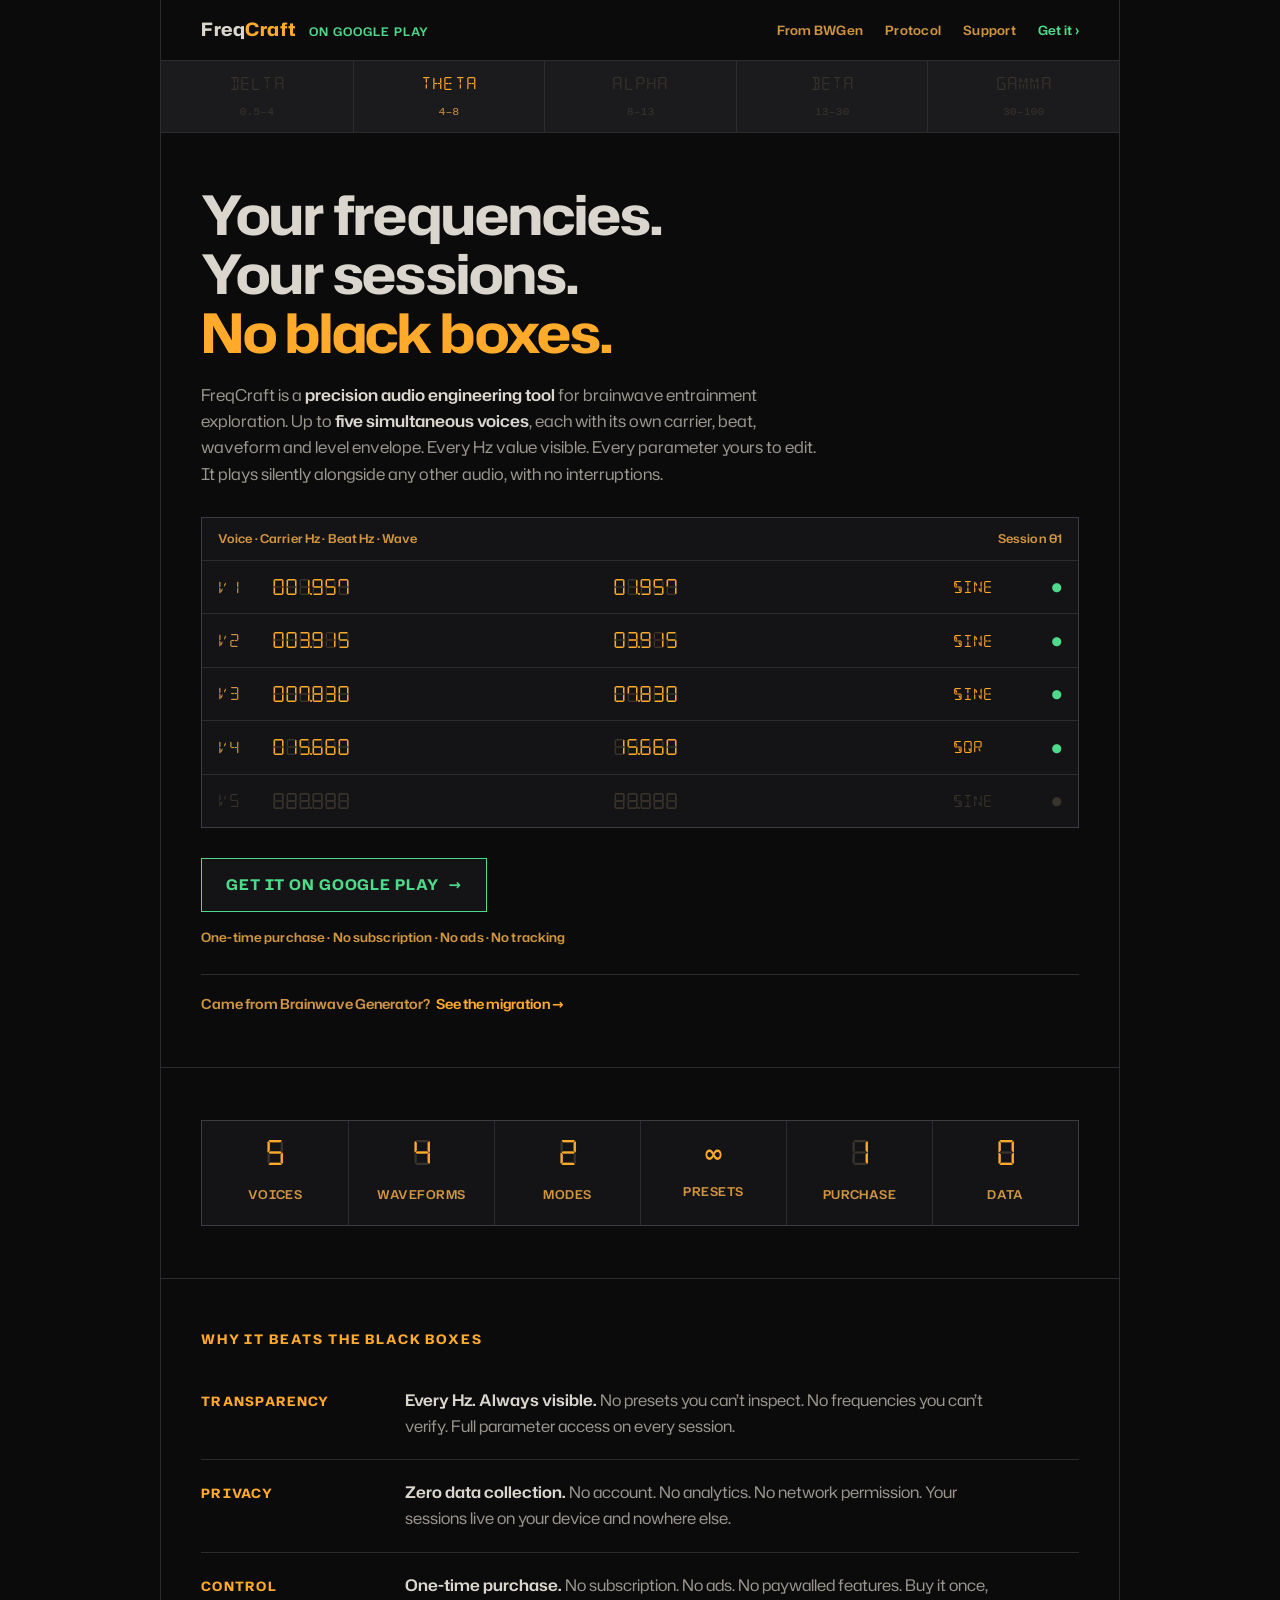
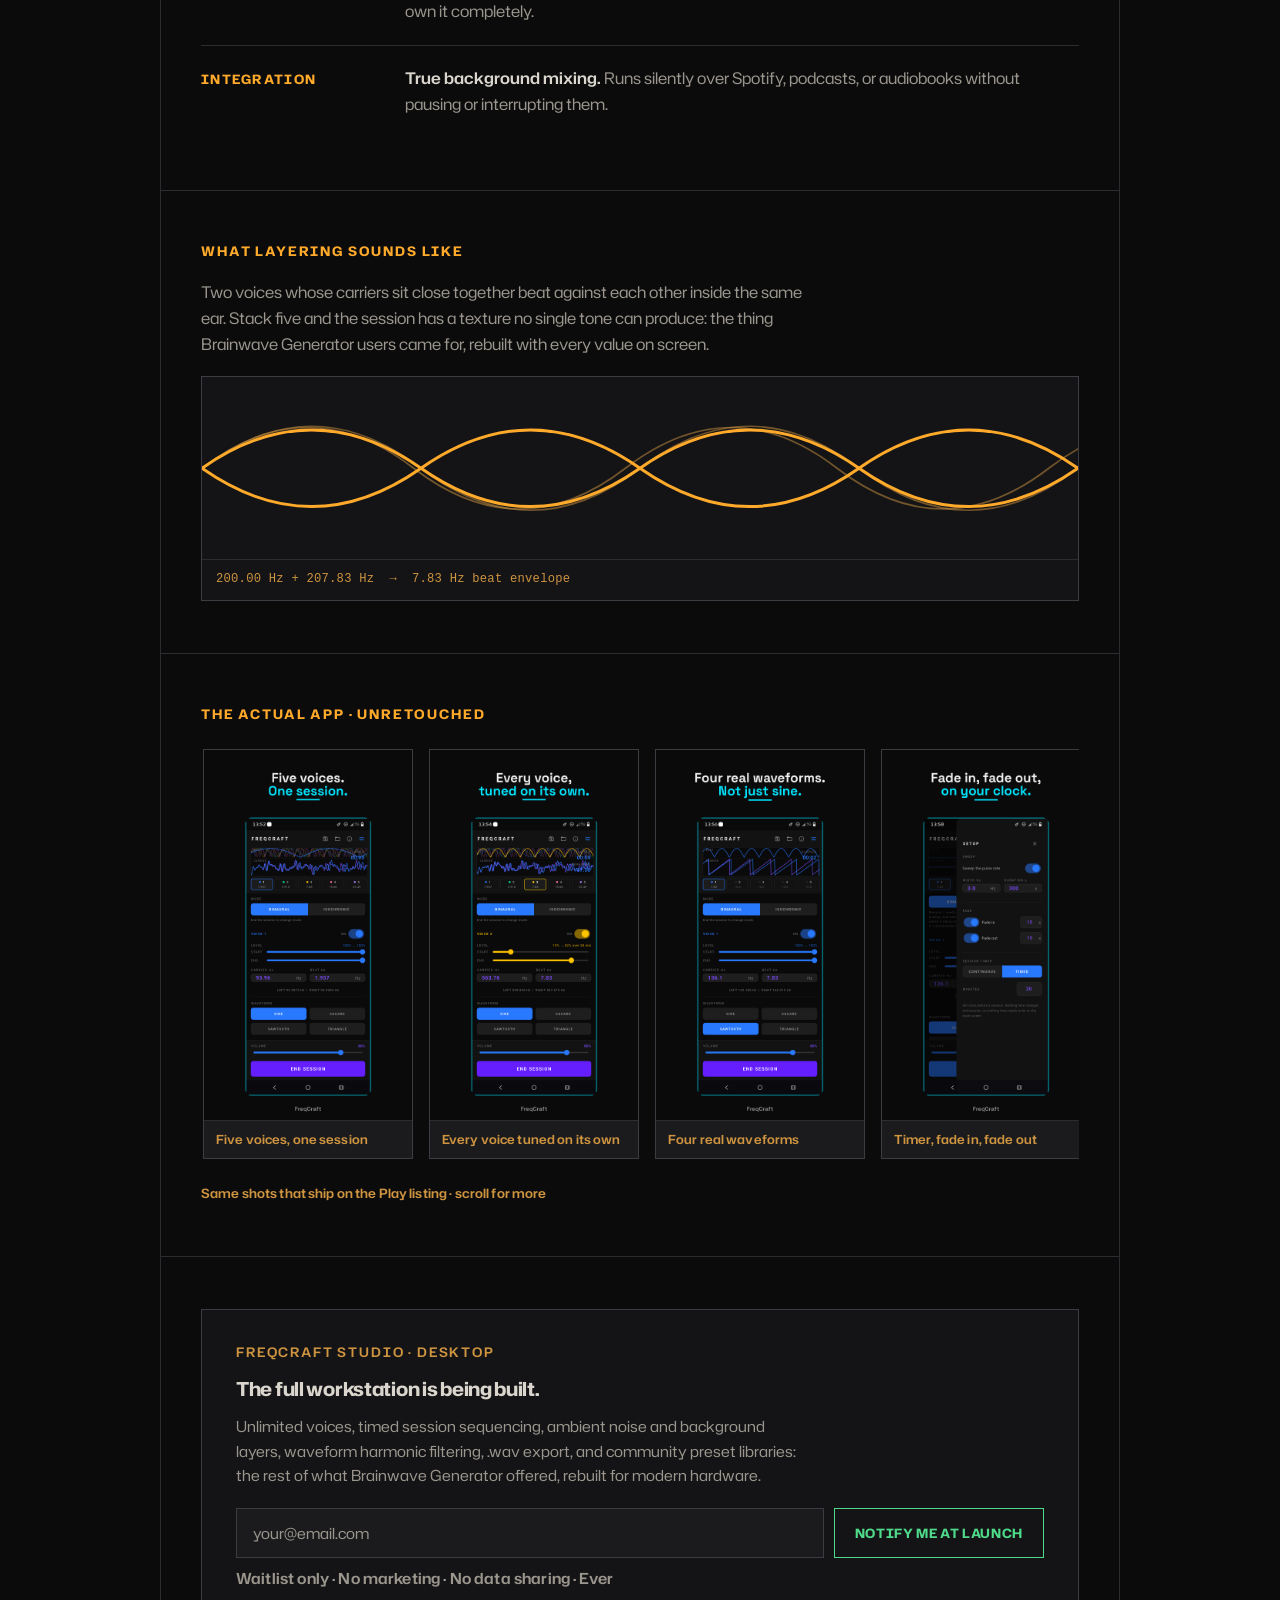
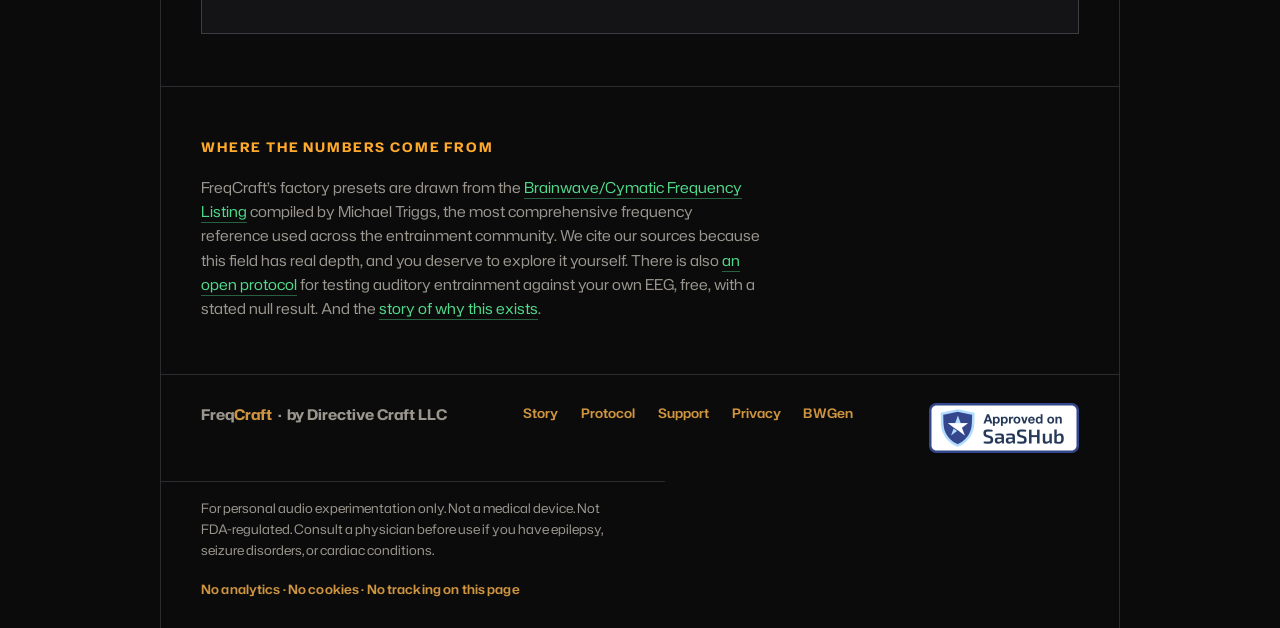
==== commit 0905b5aa: "freqcraft: apply the seven-segment world to the other five pages - /story (new): the origin story mo" ====
--- a/index.html
+++ b/index.html
@@ -120,7 +120,7 @@
       max-width: 16ch; margin-bottom: 20px; text-wrap: balance;
     }
     h1 em { font-style: normal; color: var(--lit); }
-    .hero-sub { color: var(--prose-dim); max-width: 54ch; margin-bottom: 30px; font-size: 1.02rem; }
+    .hero-sub { color: var(--prose-dim); max-width: 56ch; margin-bottom: 30px; font-size: 1.02rem; }
     .hero-sub strong { color: var(--prose); font-weight: 600; }
 
     /* ── VOICE STACK ────────────────────────────────── */
@@ -213,7 +213,7 @@
     .foot nav a:hover { color: var(--lit); }
     .foot .badge { border: 0; line-height: 0; }
     .foot .badge img { display: block; }
-    .legal { padding: 16px var(--pad) 18px; border-top: 1px solid var(--rule); color: var(--prose-dim); font-size: 0.82rem; line-height: 1.6; max-width: 60ch; }
+    .legal { padding: 16px var(--pad) 18px; border-top: 1px solid var(--rule); color: var(--prose-dim); font-size: 0.82rem; line-height: 1.6; max-width: 56ch; }
     .ns { padding: 0 var(--pad) 28px; font-family: var(--ui); font-weight: 600; font-size: 0.8rem; color: var(--lit-dim); letter-spacing: 0.01em; }
 
     /* ── POWER-ON ───────────────────────────────────── */
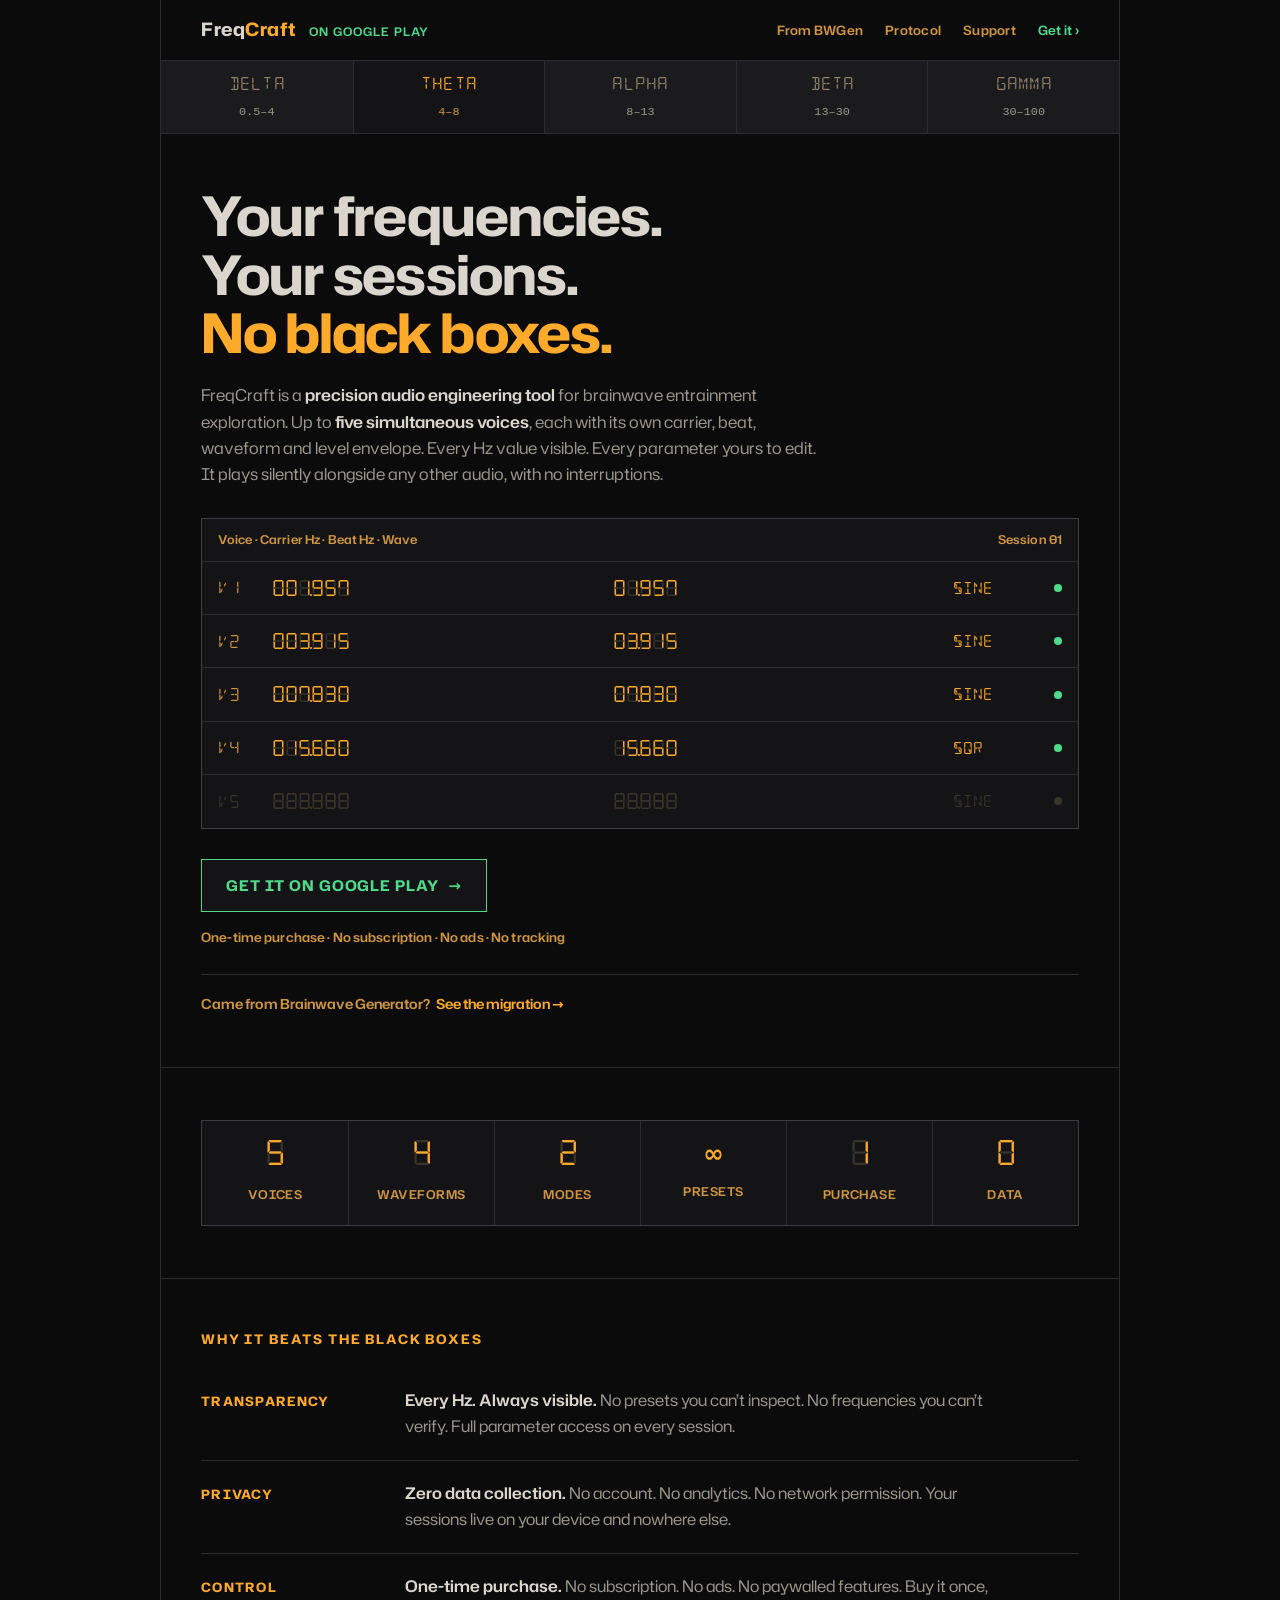
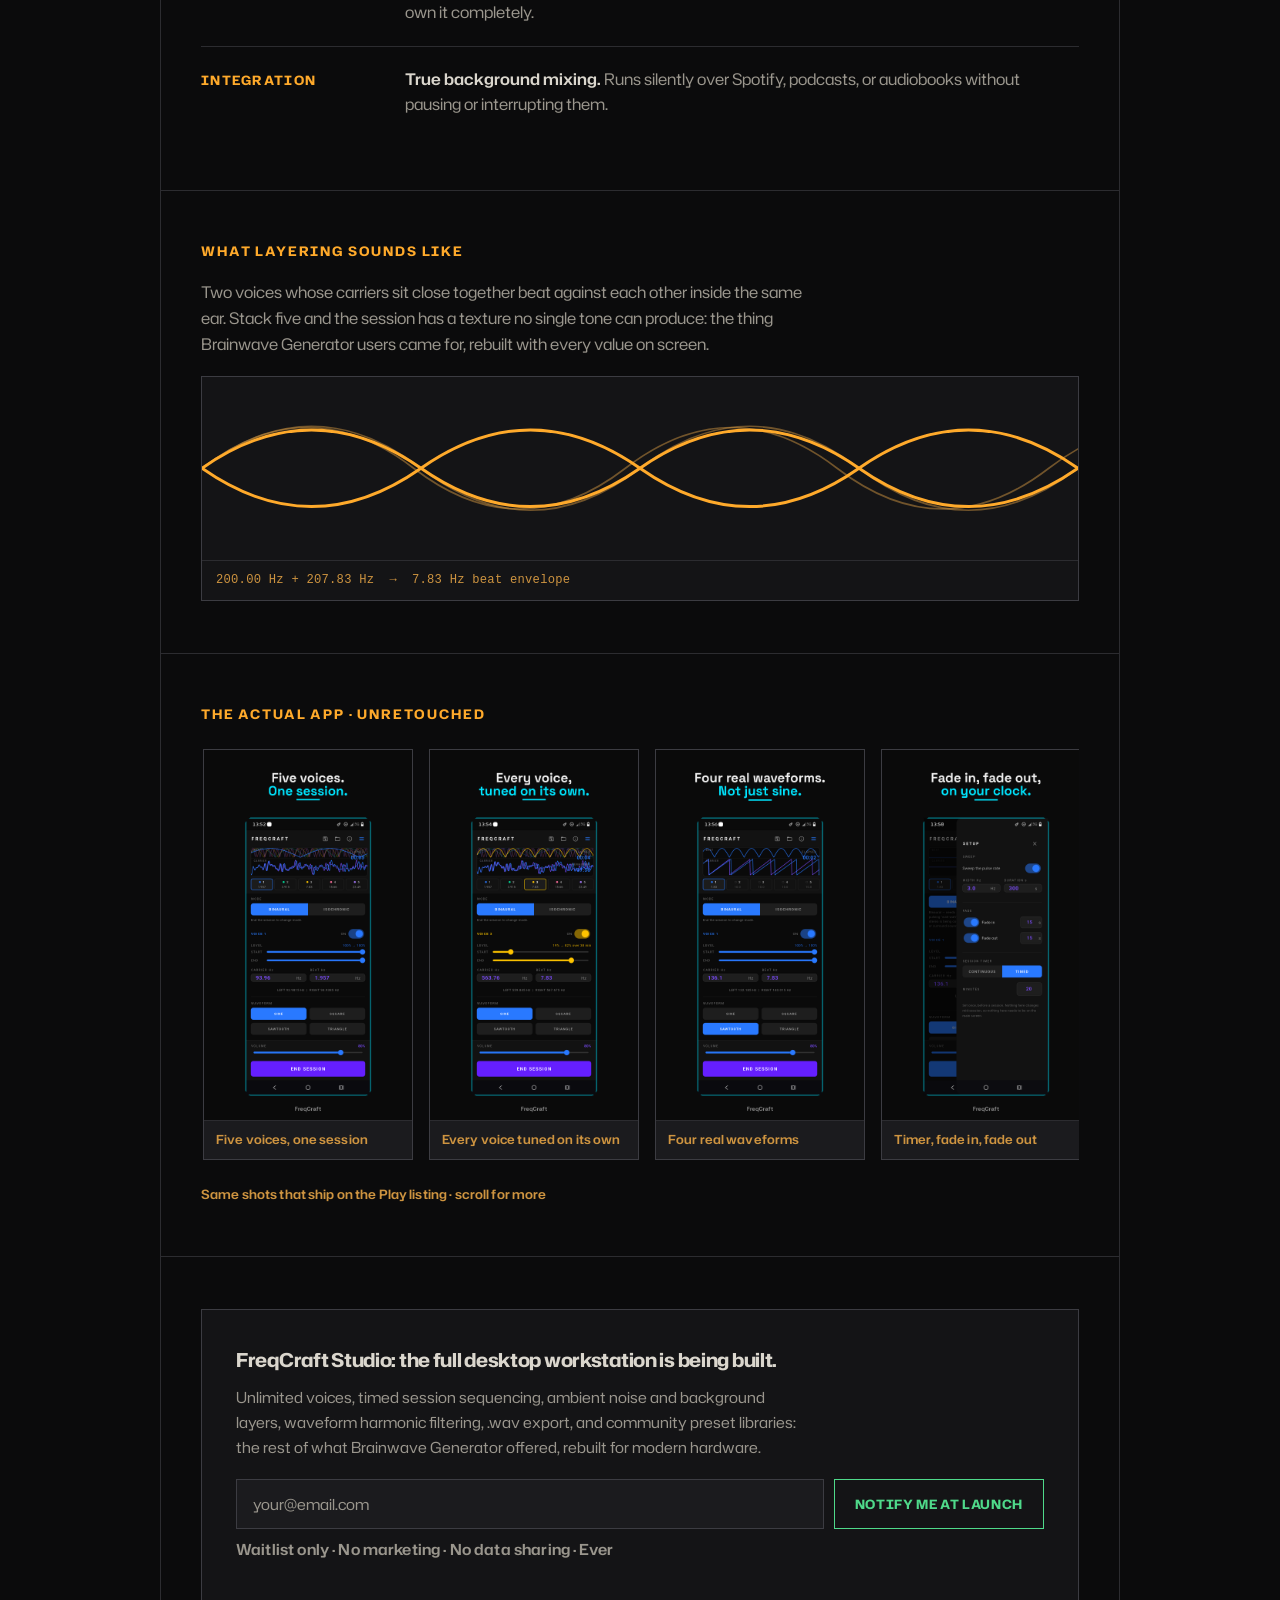
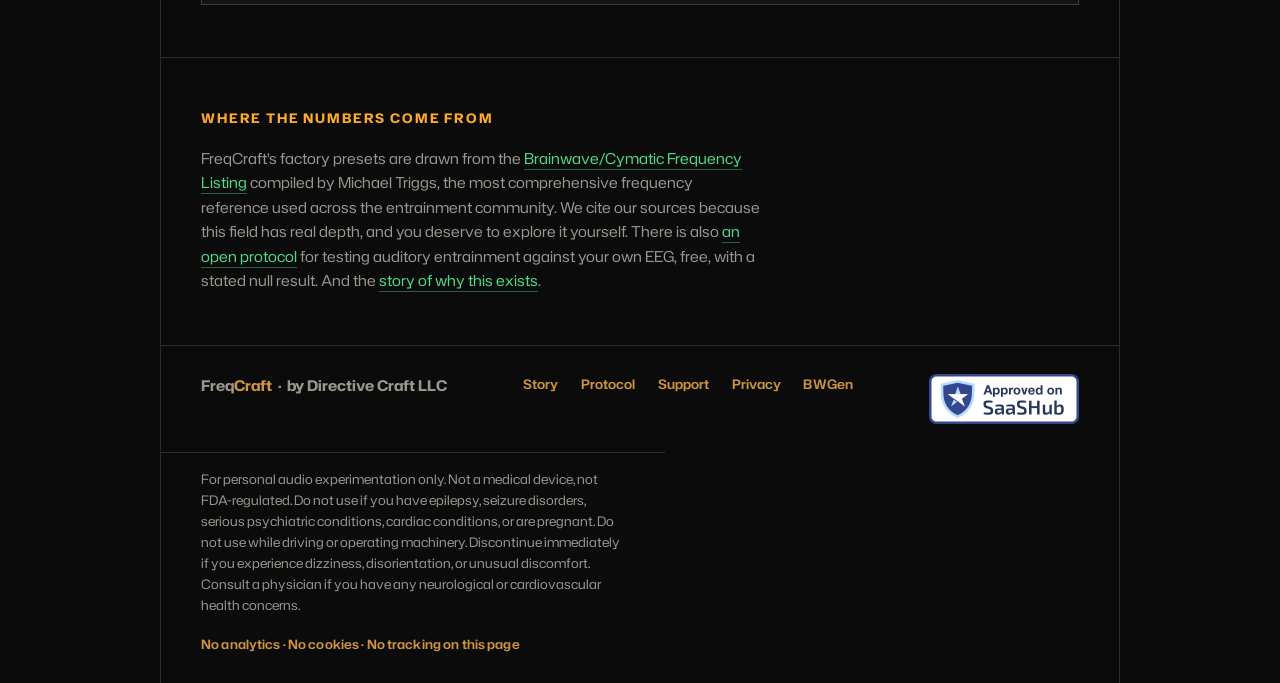
==== commit 74b091dc: "freqcraft: apply finish-review fixes - /protocol: add the safety / medical disclaimer (was missing e" ====
--- a/index.html
+++ b/index.html
@@ -108,8 +108,9 @@
     .bandbar { display: grid; grid-template-columns: repeat(5, 1fr); background: var(--panel-2); border-bottom: 1px solid var(--rule); }
     .band { padding: 11px 10px; border-left: 1px solid var(--rule); text-align: center; }
     .band:first-child { border-left: 0; }
-    .band .n { font-family: var(--seg14); font-size: 0.82rem; color: var(--ghost); letter-spacing: 0.02em; }
-    .band .hz { font-family: var(--mono); font-size: 0.72rem; color: var(--ghost); display: block; margin-top: 5px; }
+    .band .n { font-family: var(--seg14); font-size: 0.82rem; color: #93856A; letter-spacing: 0.02em; }
+    .band .hz { font-family: var(--mono); font-size: 0.74rem; color: var(--prose-dim); display: block; margin-top: 5px; }
+    .band.on { background: var(--panel); }
     .band.on .n { color: var(--lit); }
     .band.on .hz { color: var(--lit-dim); }
 
@@ -138,8 +139,9 @@
     .vrow .vn { font-family: var(--seg14); font-size: 0.82rem; color: var(--lit-dim); }
     .vrow .seg7 { font-size: 1.02rem; }
     .vrow .vw { font-family: var(--seg14); font-size: 0.78rem; color: var(--lit); }
-    .vrow .vd { justify-self: end; color: var(--live); font-size: 0.75rem; }
-    .vrow.off .vn, .vrow.off .seg7 .v, .vrow.off .vw, .vrow.off .vd { color: var(--ghost); }
+    .vrow .vd { justify-self: end; width: 8px; height: 8px; border-radius: 50%; background: var(--live); }
+    .vrow.off .vn, .vrow.off .seg7 .v, .vrow.off .vw { color: var(--ghost); }
+    .vrow.off .vd { background: var(--ghost); }
 
     /* ── ACTIONS ────────────────────────────────────── */
     .cta {
@@ -234,6 +236,16 @@
       .spec:nth-child(4) { border-left: 0; }
       .spec:nth-child(-n+3) { border-bottom: 1px solid var(--rule); }
       .feat { grid-template-columns: 1fr; gap: 6px; }
+    }
+    @media (max-width: 620px) {
+      .stack { overflow-x: visible; }
+      .vrow { grid-template-columns: 2.2rem 1fr auto; min-width: 0; column-gap: 12px; row-gap: 4px; }
+      .vrow .seg7:nth-of-type(1) { grid-column: 2; }
+      .vrow .seg7:nth-of-type(2) { grid-column: 2; font-size: 0.86rem; color: var(--lit-dim); }
+      .vrow .seg7:nth-of-type(2)::before { color: color-mix(in srgb, var(--ghost) 70%, transparent); }
+      .vrow .vw { grid-column: 3; grid-row: 1; }
+      .vrow .vd { grid-column: 3; grid-row: 2; justify-self: end; }
+      .stack-cap span:first-child { max-width: 60%; }
     }
     @media (max-width: 460px) {
       .bandbar { grid-template-columns: repeat(3, 1fr); }
@@ -279,11 +291,11 @@
 
       <figure class="stack" aria-label="Example five-voice session">
         <figcaption class="stack-cap"><span>Voice · Carrier Hz · Beat Hz · Wave</span><span>Session 01</span></figcaption>
-        <div class="vrow"><span class="vn">V1</span><span class="seg7" data-g="888.888"><span class="v">001.957</span></span><span class="seg7" data-g="88.888"><span class="v">01.957</span></span><span class="vw">SINE</span><span class="vd" aria-hidden="true">&#9679;</span></div>
-        <div class="vrow"><span class="vn">V2</span><span class="seg7" data-g="888.888"><span class="v">003.915</span></span><span class="seg7" data-g="88.888"><span class="v">03.915</span></span><span class="vw">SINE</span><span class="vd" aria-hidden="true">&#9679;</span></div>
-        <div class="vrow"><span class="vn">V3</span><span class="seg7" data-g="888.888"><span class="v">007.830</span></span><span class="seg7" data-g="88.888"><span class="v">07.830</span></span><span class="vw">SINE</span><span class="vd" aria-hidden="true">&#9679;</span></div>
-        <div class="vrow"><span class="vn">V4</span><span class="seg7" data-g="888.888"><span class="v">015.660</span></span><span class="seg7" data-g="88.888"><span class="v">15.660</span></span><span class="vw">SQR</span><span class="vd" aria-hidden="true">&#9679;</span></div>
-        <div class="vrow off"><span class="vn">V5</span><span class="seg7" data-g="888.888"><span class="v">023.490</span></span><span class="seg7" data-g="88.888"><span class="v">23.490</span></span><span class="vw">SINE</span><span class="vd" aria-hidden="true">&#9679;</span></div>
+        <div class="vrow"><span class="vn">V1</span><span class="seg7" data-g="888.888"><span class="v">001.957</span></span><span class="seg7" data-g="88.888"><span class="v">01.957</span></span><span class="vw">SINE</span><span class="vd" aria-hidden="true"></span></div>
+        <div class="vrow"><span class="vn">V2</span><span class="seg7" data-g="888.888"><span class="v">003.915</span></span><span class="seg7" data-g="88.888"><span class="v">03.915</span></span><span class="vw">SINE</span><span class="vd" aria-hidden="true"></span></div>
+        <div class="vrow"><span class="vn">V3</span><span class="seg7" data-g="888.888"><span class="v">007.830</span></span><span class="seg7" data-g="88.888"><span class="v">07.830</span></span><span class="vw">SINE</span><span class="vd" aria-hidden="true"></span></div>
+        <div class="vrow"><span class="vn">V4</span><span class="seg7" data-g="888.888"><span class="v">015.660</span></span><span class="seg7" data-g="88.888"><span class="v">15.660</span></span><span class="vw">SQR</span><span class="vd" aria-hidden="true"></span></div>
+        <div class="vrow off"><span class="vn">V5</span><span class="seg7" data-g="888.888"><span class="v">023.490</span></span><span class="seg7" data-g="88.888"><span class="v">23.490</span></span><span class="vw">SINE</span><span class="vd" aria-hidden="true"></span></div>
       </figure>
 
       <a class="cta" href="https://play.google.com/store/apps/details?id=com.directivecraft.freqcraft" target="_blank" rel="noopener noreferrer">
@@ -306,7 +318,7 @@
     </section>
 
     <section class="bay">
-      <span class="lit">Why it beats the black boxes</span>
+      <h2 class="lit">Why it beats the black boxes</h2>
       <div class="feat"><div class="ft">Transparency</div><div class="fb"><strong>Every Hz. Always visible.</strong> No presets you can&rsquo;t inspect. No frequencies you can&rsquo;t verify. Full parameter access on every session.</div></div>
       <div class="feat"><div class="ft">Privacy</div><div class="fb"><strong>Zero data collection.</strong> No account. No analytics. No network permission. Your sessions live on your device and nowhere else.</div></div>
       <div class="feat"><div class="ft">Control</div><div class="fb"><strong>One-time purchase.</strong> No subscription. No ads. No paywalled features. Buy it once, own it completely.</div></div>
@@ -314,7 +326,7 @@
     </section>
 
     <section class="bay">
-      <span class="lit">What layering sounds like</span>
+      <h2 class="lit">What layering sounds like</h2>
       <p class="measure" style="color:var(--prose-dim);margin-bottom:18px;">
         Two voices whose carriers sit close together beat against each other inside the same ear.
         Stack five and the session has a texture no single tone can produce: the thing Brainwave
@@ -333,7 +345,7 @@
     </section>
 
     <section class="bay">
-      <span class="lit">The actual app · unretouched</span>
+      <h2 class="lit">The actual app · unretouched</h2>
       <div class="plates">
         <figure class="plate"><img src="assets/shots/1_hero.png" loading="lazy" width="1080" height="1920" alt="Five voices in one session, at 1.957, 3.915, 7.83, 15.66 and 23.49 Hz, with the scope drawing every one." /><figcaption>Five voices, one session</figcaption></figure>
         <figure class="plate"><img src="assets/shots/2_voices.png" loading="lazy" width="1080" height="1920" alt="Voice 3 selected, showing its own carrier, beat, waveform and level envelope." /><figcaption>Every voice tuned on its own</figcaption></figure>
@@ -345,8 +357,7 @@
 
     <section class="bay">
       <div class="studio">
-        <span class="lit dim" style="display:block;margin-bottom:12px;">FreqCraft Studio · Desktop</span>
-        <h2>The full workstation is being built.</h2>
+        <h2>FreqCraft Studio: the full desktop workstation is being built.</h2>
         <p>
           Unlimited voices, timed session sequencing, ambient noise and background layers, waveform
           harmonic filtering, .wav export, and community preset libraries: the rest of what Brainwave
@@ -364,7 +375,7 @@
     </section>
 
     <section class="bay">
-      <span class="lit">Where the numbers come from</span>
+      <h2 class="lit">Where the numbers come from</h2>
       <p class="cite">
         FreqCraft&rsquo;s factory presets are drawn from the
         <a href="https://www.lunarsight.com/freq.htm" target="_blank" rel="noopener noreferrer">Brainwave/Cymatic Frequency Listing</a>
@@ -393,8 +404,11 @@
       </a>
     </div>
     <p class="legal">
-      For personal audio experimentation only. Not a medical device. Not FDA-regulated. Consult a
-      physician before use if you have epilepsy, seizure disorders, or cardiac conditions.
+      For personal audio experimentation only. Not a medical device, not FDA-regulated. Do not use
+      if you have epilepsy, seizure disorders, serious psychiatric conditions, cardiac conditions,
+      or are pregnant. Do not use while driving or operating machinery. Discontinue immediately if
+      you experience dizziness, disorientation, or unusual discomfort. Consult a physician if you
+      have any neurological or cardiovascular health concerns.
     </p>
     <p class="ns">No analytics · No cookies · No tracking on this page</p>
   </footer>
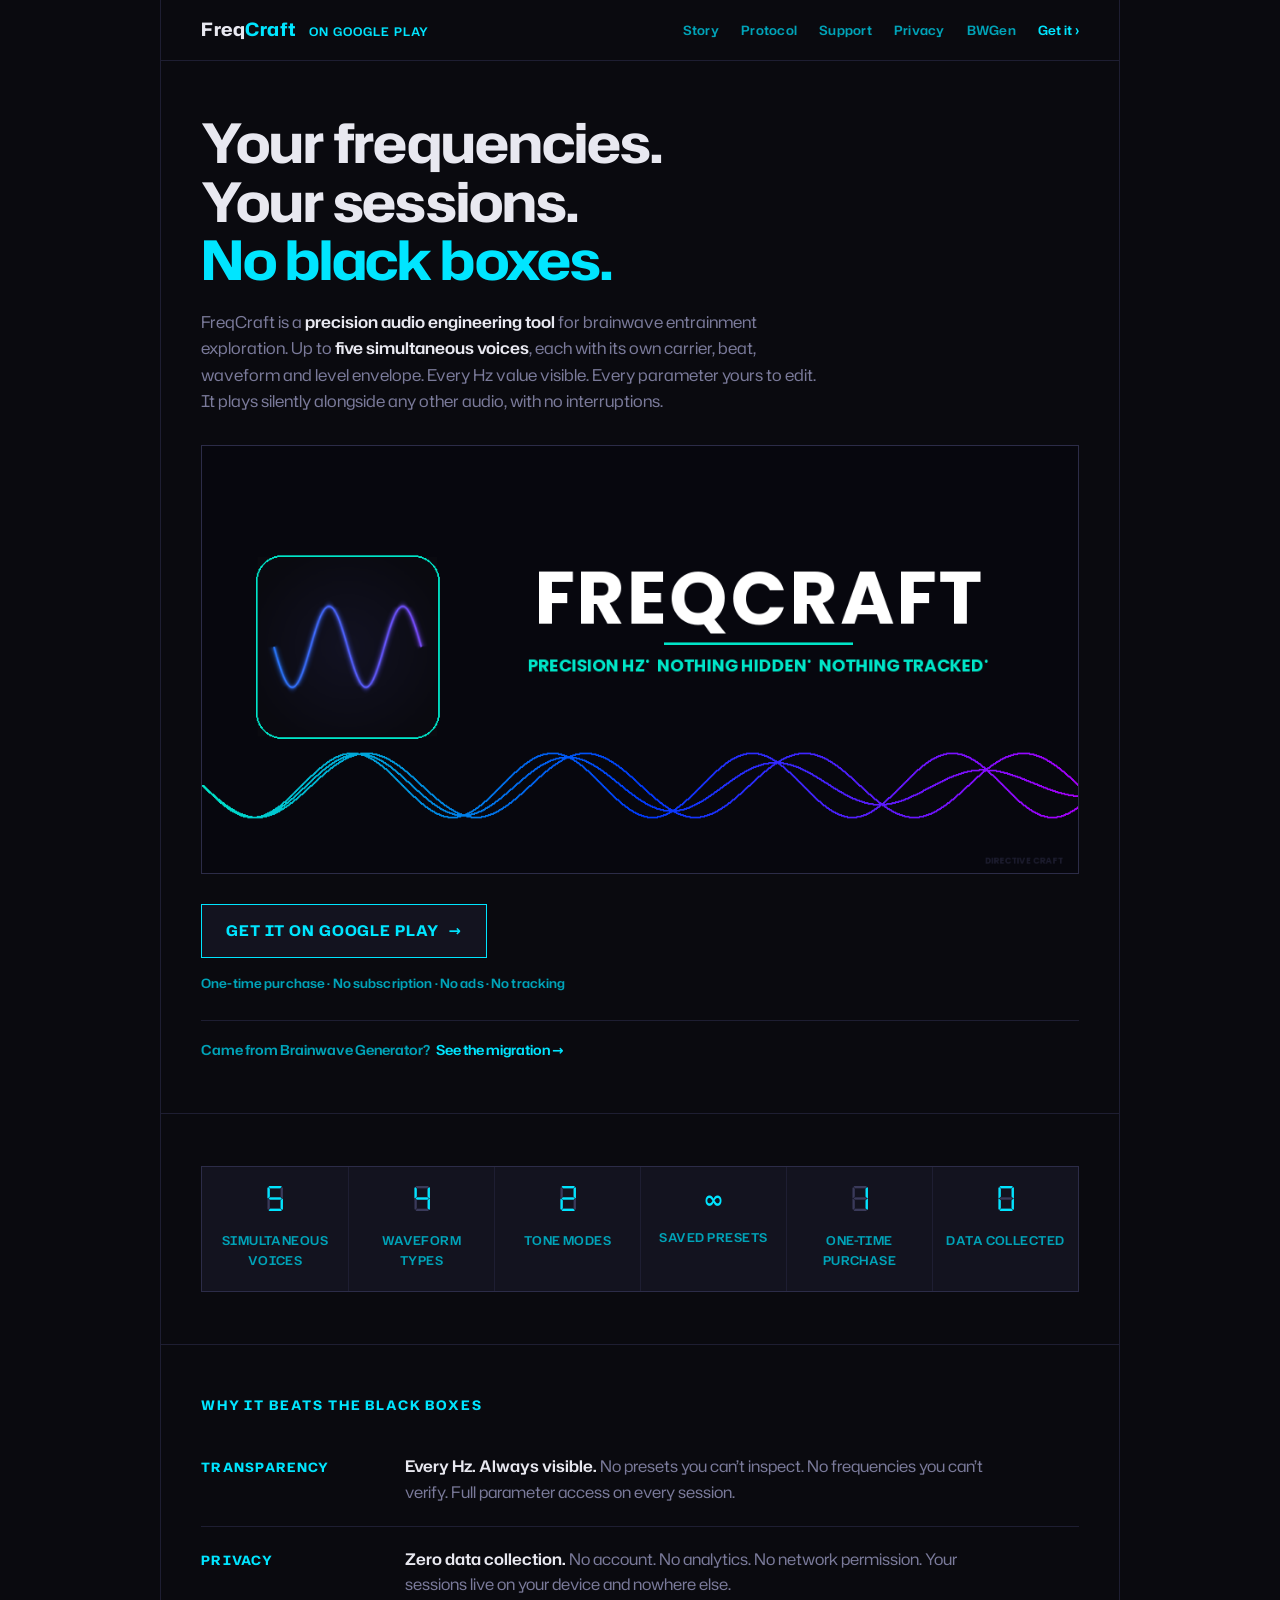
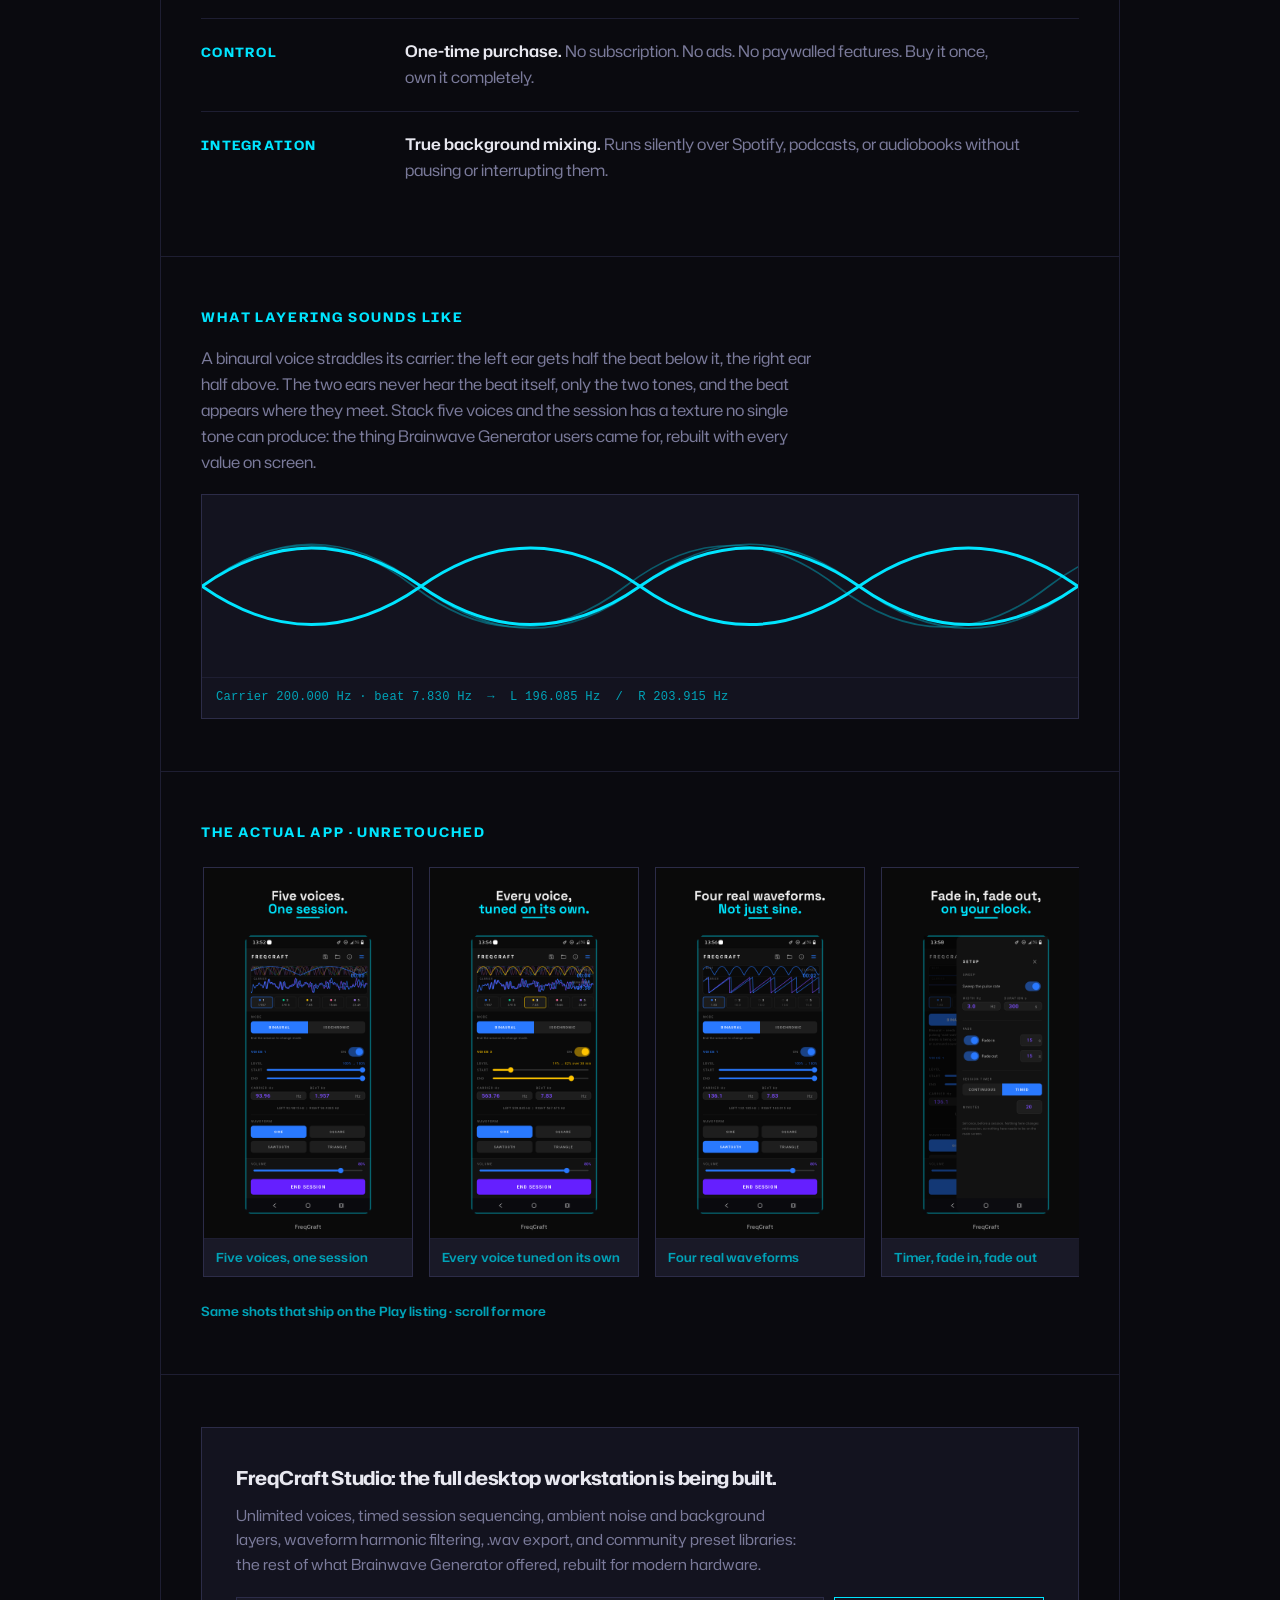
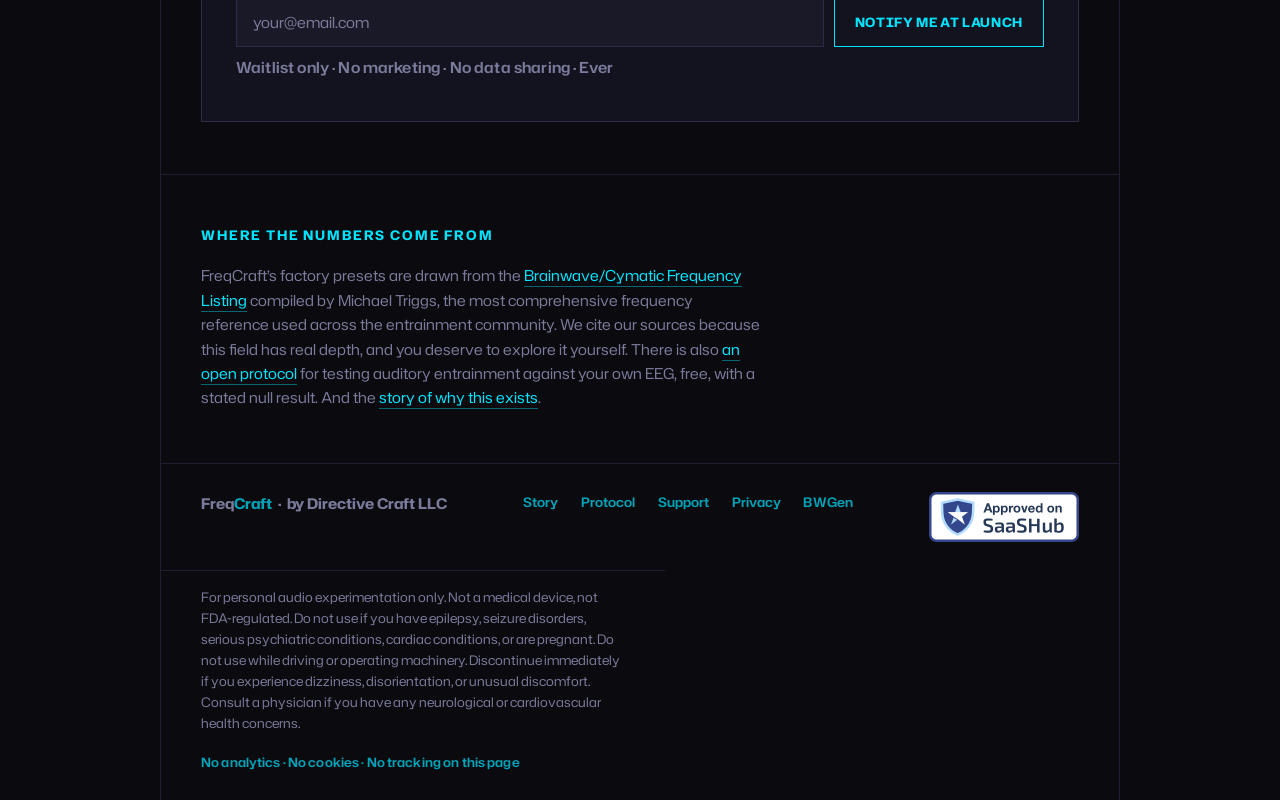
==== commit 40ba0c2c: "Restore the original cyan scheme, drop the hero readout, restore the feature graphic, complete the n" ====
--- a/index.html
+++ b/index.html
@@ -20,18 +20,18 @@
     *, *::before, *::after { box-sizing: border-box; margin: 0; padding: 0; }
 
     :root {
-      --ground:    #0B0B0C;
-      --panel:     #141416;
-      --panel-2:   #1B1B1E;
-      --rule:      #2C2C30;
-      --rule-lit:  #3C3C42;
-      --lit:       #FFAA2B;
-      --lit-dim:   #CE9440;
-      --ghost:     #38332B;
-      --live:      #4FD98A;
+      --ground:    #0A0A0F;
+      --panel:     #13131F;
+      --panel-2:   #191927;
+      --rule:      #1E1E32;
+      --rule-lit:  #2C2C48;
+      --lit:       #00E5FF;
+      --lit-dim:   #00A3B8;
+      --ghost:     #3A3A5A;
+      --live:      #00E5FF;
       --alert:     #FF6152;
-      --prose:     #DAD6CD;
-      --prose-dim: #9A968D;
+      --prose:     #E8E8F0;
+      --prose-dim: #7A7A9A;
 
       --seg7:  'DSEG7', ui-monospace, monospace;
       --seg14: 'DSEG14', ui-monospace, monospace;
@@ -55,7 +55,7 @@
       overflow-x: hidden;
     }
 
-    ::selection { background: var(--lit); color: #0B0B0C; }
+    ::selection { background: var(--lit); color: #0A0A0F; }
     :focus-visible { outline: 2px solid var(--live); outline-offset: 2px; }
     * { scrollbar-color: var(--rule-lit) var(--ground); }
     ::-webkit-scrollbar { width: 12px; height: 12px; }
@@ -105,14 +105,6 @@
     .topnav a:hover { color: var(--lit); }
     .topnav a.play { color: var(--live); }
 
-    .bandbar { display: grid; grid-template-columns: repeat(5, 1fr); background: var(--panel-2); border-bottom: 1px solid var(--rule); }
-    .band { padding: 11px 10px; border-left: 1px solid var(--rule); text-align: center; }
-    .band:first-child { border-left: 0; }
-    .band .n { font-family: var(--seg14); font-size: 0.82rem; color: #93856A; letter-spacing: 0.02em; }
-    .band .hz { font-family: var(--mono); font-size: 0.74rem; color: var(--prose-dim); display: block; margin-top: 5px; }
-    .band.on { background: var(--panel); }
-    .band.on .n { color: var(--lit); }
-    .band.on .hz { color: var(--lit-dim); }
 
     /* ── HERO ───────────────────────────────────────── */
     h1 {
@@ -124,24 +116,9 @@
     .hero-sub { color: var(--prose-dim); max-width: 56ch; margin-bottom: 30px; font-size: 1.02rem; }
     .hero-sub strong { color: var(--prose); font-weight: 600; }
 
-    /* ── VOICE STACK ────────────────────────────────── */
-    .stack { background: var(--panel); border: 1px solid var(--rule-lit); margin: 4px 0 30px; overflow-x: auto; }
-    .stack-cap {
-      display: flex; justify-content: space-between; gap: 12px; padding: 11px 16px;
-      border-bottom: 1px solid var(--rule);
-      font-family: var(--ui); font-weight: 600; font-size: 0.76rem; color: var(--lit-dim); letter-spacing: 0.01em;
-    }
-    .vrow {
-      display: grid; grid-template-columns: 2.4rem 1fr 1fr 4.6rem 1.2rem;
-      gap: 16px; align-items: center; padding: 13px 16px; border-top: 1px solid var(--rule); min-width: 30rem;
-    }
-    .vrow:first-of-type { border-top: 0; }
-    .vrow .vn { font-family: var(--seg14); font-size: 0.82rem; color: var(--lit-dim); }
-    .vrow .seg7 { font-size: 1.02rem; }
-    .vrow .vw { font-family: var(--seg14); font-size: 0.78rem; color: var(--lit); }
-    .vrow .vd { justify-self: end; width: 8px; height: 8px; border-radius: 50%; background: var(--live); }
-    .vrow.off .vn, .vrow.off .seg7 .v, .vrow.off .vw { color: var(--ghost); }
-    .vrow.off .vd { background: var(--ghost); }
+    /* ── FEATURE GRAPHIC ───────────────────────────── */
+    .fg { margin: 4px 0 30px; border: 1px solid var(--rule-lit); background: var(--panel); line-height: 0; }
+    .fg img { display: block; width: 100%; height: auto; }
 
     /* ── ACTIONS ────────────────────────────────────── */
     .cta {
@@ -220,13 +197,10 @@
 
     /* ── POWER-ON ───────────────────────────────────── */
     @keyframes lite { from { color: var(--ghost); } to { color: var(--lit); } }
-    body.boot .stack .seg7 .v, body.boot .specs .sv .v { animation: lite 0.45s steps(3) both; }
-    body.boot .stack .vrow:nth-child(3) .seg7 .v { animation-delay: 0.05s; }
-    body.boot .stack .vrow:nth-child(4) .seg7 .v { animation-delay: 0.1s; }
-    body.boot .stack .vrow:nth-child(5) .seg7 .v { animation-delay: 0.15s; }
+    body.boot .specs .sv .v { animation: lite 0.45s steps(3) both; }
     @media (prefers-reduced-motion: reduce) {
       html { scroll-behavior: auto; }
-      body.boot .stack .seg7 .v, body.boot .specs .sv .v { animation: none; }
+      body.boot .specs .sv .v { animation: none; }
       .cta .arr, .cta:hover .arr { transition: none; transform: none; }
     }
 
@@ -238,19 +212,8 @@
       .feat { grid-template-columns: 1fr; gap: 6px; }
     }
     @media (max-width: 620px) {
-      .stack { overflow-x: visible; }
-      .vrow { grid-template-columns: 2.2rem 1fr auto; min-width: 0; column-gap: 12px; row-gap: 4px; }
-      .vrow .seg7:nth-of-type(1) { grid-column: 2; }
-      .vrow .seg7:nth-of-type(2) { grid-column: 2; font-size: 0.86rem; color: var(--lit-dim); }
-      .vrow .seg7:nth-of-type(2)::before { color: color-mix(in srgb, var(--ghost) 70%, transparent); }
-      .vrow .vw { grid-column: 3; grid-row: 1; }
-      .vrow .vd { grid-column: 3; grid-row: 2; justify-self: end; }
-      .stack-cap span:first-child { max-width: 60%; }
     }
     @media (max-width: 460px) {
-      .bandbar { grid-template-columns: repeat(3, 1fr); }
-      .band:nth-child(4) { border-left: 0; }
-      .band:nth-child(-n+3) { border-bottom: 1px solid var(--rule); }
     }
   </style>
 </head>
@@ -263,18 +226,13 @@
         <span class="st">On Google Play</span>
       </a>
       <nav class="topnav">
-        <a href="/alternatives/brainwave-generator">From BWGen</a>
+        <a href="/story/">Story</a>
         <a href="/protocol/">Protocol</a>
         <a href="/support/">Support</a>
+        <a href="/privacy/">Privacy</a>
+        <a href="/alternatives/brainwave-generator">BWGen</a>
         <a class="play" href="https://play.google.com/store/apps/details?id=com.directivecraft.freqcraft" target="_blank" rel="noopener noreferrer">Get it &rsaquo;</a>
       </nav>
-    </div>
-    <div class="bandbar" aria-hidden="true">
-      <div class="band"><span class="n">DELTA</span><span class="hz">0.5–4</span></div>
-      <div class="band on"><span class="n">THETA</span><span class="hz">4–8</span></div>
-      <div class="band"><span class="n">ALPHA</span><span class="hz">8–13</span></div>
-      <div class="band"><span class="n">BETA</span><span class="hz">13–30</span></div>
-      <div class="band"><span class="n">GAMMA</span><span class="hz">30–100</span></div>
     </div>
   </header>
 
@@ -289,13 +247,9 @@
         It plays silently alongside any other audio, with no interruptions.
       </p>
 
-      <figure class="stack" aria-label="Example five-voice session">
-        <figcaption class="stack-cap"><span>Voice · Carrier Hz · Beat Hz · Wave</span><span>Session 01</span></figcaption>
-        <div class="vrow"><span class="vn">V1</span><span class="seg7" data-g="888.888"><span class="v">001.957</span></span><span class="seg7" data-g="88.888"><span class="v">01.957</span></span><span class="vw">SINE</span><span class="vd" aria-hidden="true"></span></div>
-        <div class="vrow"><span class="vn">V2</span><span class="seg7" data-g="888.888"><span class="v">003.915</span></span><span class="seg7" data-g="88.888"><span class="v">03.915</span></span><span class="vw">SINE</span><span class="vd" aria-hidden="true"></span></div>
-        <div class="vrow"><span class="vn">V3</span><span class="seg7" data-g="888.888"><span class="v">007.830</span></span><span class="seg7" data-g="88.888"><span class="v">07.830</span></span><span class="vw">SINE</span><span class="vd" aria-hidden="true"></span></div>
-        <div class="vrow"><span class="vn">V4</span><span class="seg7" data-g="888.888"><span class="v">015.660</span></span><span class="seg7" data-g="88.888"><span class="v">15.660</span></span><span class="vw">SQR</span><span class="vd" aria-hidden="true"></span></div>
-        <div class="vrow off"><span class="vn">V5</span><span class="seg7" data-g="888.888"><span class="v">023.490</span></span><span class="seg7" data-g="88.888"><span class="v">23.490</span></span><span class="vw">SINE</span><span class="vd" aria-hidden="true"></span></div>
+      <figure class="fg">
+        <img src="assets/feature_graphic.png" width="1024" height="500"
+             alt="FreqCraft &mdash; Precision Hz. Nothing hidden. Nothing tracked." />
       </figure>
 
       <a class="cta" href="https://play.google.com/store/apps/details?id=com.directivecraft.freqcraft" target="_blank" rel="noopener noreferrer">
@@ -308,12 +262,12 @@
 
     <section class="bay">
       <div class="specs" aria-label="At a glance">
-        <div class="spec"><span class="sv"><span class="v">5</span></span><span class="sk">Voices</span></div>
-        <div class="spec"><span class="sv"><span class="v">4</span></span><span class="sk">Waveforms</span></div>
-        <div class="spec"><span class="sv"><span class="v">2</span></span><span class="sk">Modes</span></div>
-        <div class="spec"><span class="sv inf"><span class="v">&infin;</span></span><span class="sk">Presets</span></div>
-        <div class="spec"><span class="sv"><span class="v">1</span></span><span class="sk">Purchase</span></div>
-        <div class="spec"><span class="sv"><span class="v">0</span></span><span class="sk">Data</span></div>
+        <div class="spec"><span class="sv"><span class="v">5</span></span><span class="sk">Simultaneous Voices</span></div>
+        <div class="spec"><span class="sv"><span class="v">4</span></span><span class="sk">Waveform Types</span></div>
+        <div class="spec"><span class="sv"><span class="v">2</span></span><span class="sk">Tone Modes</span></div>
+        <div class="spec"><span class="sv inf"><span class="v">&infin;</span></span><span class="sk">Saved Presets</span></div>
+        <div class="spec"><span class="sv"><span class="v">1</span></span><span class="sk">One-Time Purchase</span></div>
+        <div class="spec"><span class="sv"><span class="v">0</span></span><span class="sk">Data Collected</span></div>
       </div>
     </section>
 
@@ -328,19 +282,21 @@
     <section class="bay">
       <h2 class="lit">What layering sounds like</h2>
       <p class="measure" style="color:var(--prose-dim);margin-bottom:18px;">
-        Two voices whose carriers sit close together beat against each other inside the same ear.
-        Stack five and the session has a texture no single tone can produce: the thing Brainwave
-        Generator users came for, rebuilt with every value on screen.
+        A binaural voice straddles its carrier: the left ear gets half the beat below it, the
+        right ear half above. The two ears never hear the beat itself, only the two tones, and
+        the beat appears where they meet. Stack five voices and the session has a texture no
+        single tone can produce: the thing Brainwave Generator users came for, rebuilt with
+        every value on screen.
       </p>
-      <figure class="scope" aria-label="Two carriers producing a beat where they overlap">
+      <figure class="scope" aria-label="One carrier straddled: left and right offset by half the beat">
         <svg viewBox="0 0 720 150" xmlns="http://www.w3.org/2000/svg" role="img">
-          <title>Two close carriers summing to a slow beat envelope</title>
-          <path d="M0 75 Q 90 6, 180 75 T 360 75 T 540 75 T 720 75" fill="none" stroke="#CE9440" stroke-width="1.3" opacity="0.5"/>
-          <path d="M0 75 Q 87 8, 174 75 T 348 75 T 522 75 T 696 75 T 870 75" fill="none" stroke="#CE9440" stroke-width="1.3" opacity="0.5"/>
-          <path d="M0 75 Q 90 12, 180 75 T 360 75 T 540 75 T 720 75" fill="none" stroke="#FFAA2B" stroke-width="2.4"/>
-          <path d="M0 75 Q 90 138, 180 75 T 360 75 T 540 75 T 720 75" fill="none" stroke="#FFAA2B" stroke-width="2.4"/>
+          <title>A carrier straddled by half the beat in each ear</title>
+          <path d="M0 75 Q 90 6, 180 75 T 360 75 T 540 75 T 720 75" fill="none" stroke="#00A3B8" stroke-width="1.3" opacity="0.5"/>
+          <path d="M0 75 Q 87 8, 174 75 T 348 75 T 522 75 T 696 75 T 870 75" fill="none" stroke="#00A3B8" stroke-width="1.3" opacity="0.5"/>
+          <path d="M0 75 Q 90 12, 180 75 T 360 75 T 540 75 T 720 75" fill="none" stroke="#00E5FF" stroke-width="2.4"/>
+          <path d="M0 75 Q 90 138, 180 75 T 360 75 T 540 75 T 720 75" fill="none" stroke="#00E5FF" stroke-width="2.4"/>
         </svg>
-        <figcaption>200.00 Hz + 207.83 Hz &nbsp;&rarr;&nbsp; 7.83 Hz beat envelope</figcaption>
+        <figcaption>Carrier 200.000 Hz &middot; beat 7.830 Hz &nbsp;&rarr;&nbsp; L 196.085 Hz &nbsp;/&nbsp; R 203.915 Hz</figcaption>
       </figure>
     </section>
 
--- a/assets/fonts.css
+++ b/assets/fonts.css
@@ -1,43 +1,19 @@
 /* ── FreqCraft — Seven-Segment Panel ───────────────────────── */
 
-/* Segment displays (DSEG, SIL OFL 1.1 — keshikan/DSEG) */
+/* Segment displays — DSEG (SIL OFL 1.1, keshikan/DSEG) */
+@font-face { font-family:'DSEG7';  font-style:normal; font-weight:400; font-display:block; src:url(fonts/DSEG7Classic-Regular.woff2) format('woff2'); }
+@font-face { font-family:'DSEG7';  font-style:normal; font-weight:700; font-display:block; src:url(fonts/DSEG7Classic-Bold.woff2) format('woff2'); }
+@font-face { font-family:'DSEG14'; font-style:normal; font-weight:400; font-display:block; src:url(fonts/DSEG14Classic-Regular.woff2) format('woff2'); }
+@font-face { font-family:'DSEG14'; font-style:normal; font-weight:700; font-display:block; src:url(fonts/DSEG14Classic-Bold.woff2) format('woff2'); }
+
+/* Prose / UI — Hubot Sans (SIL OFL 1.1, GitHub) */
 @font-face {
-  font-family: 'DSEG7';
-  font-style: normal;
-  font-weight: 400;
-  font-display: block;
-  src: url(fonts/DSEG7Classic-Regular.woff2) format('woff2');
-}
-@font-face {
-  font-family: 'DSEG7';
-  font-style: normal;
-  font-weight: 700;
-  font-display: block;
-  src: url(fonts/DSEG7Classic-Bold.woff2) format('woff2');
-}
-@font-face {
-  font-family: 'DSEG14';
-  font-style: normal;
-  font-weight: 400;
-  font-display: block;
-  src: url(fonts/DSEG14Classic-Regular.woff2) format('woff2');
-}
-@font-face {
-  font-family: 'DSEG14';
-  font-style: normal;
-  font-weight: 700;
-  font-display: block;
-  src: url(fonts/DSEG14Classic-Bold.woff2) format('woff2');
+  font-family:'Hubot Sans';
+  font-style:normal;
+  font-weight:400 700;
+  font-display:swap;
+  src:url(fonts/HubotSans-var.woff2) format('woff2');
+  unicode-range:U+0000-00FF, U+0131, U+0152-0153, U+02BB-02BC, U+02C6, U+02DA, U+02DC, U+0304, U+0308, U+0329, U+2000-206F, U+20AC, U+2122, U+2191, U+2193, U+2212, U+2215, U+FEFF, U+FFFD;
 }
 
-/* Prose / UI — Hubot Sans (SIL OFL 1.1 — GitHub) */
-@font-face {
-  font-family: 'Hubot Sans';
-  font-style: normal;
-  font-weight: 400 700;
-  font-display: swap;
-  src: url(fonts/HubotSans-var.woff2) format('woff2');
-  unicode-range: U+0000-00FF, U+0131, U+0152-0153, U+02BB-02BC, U+02C6, U+02DA, U+02DC, U+0304, U+0308, U+0329, U+2000-206F, U+20AC, U+2122, U+2191, U+2193, U+2212, U+2215, U+FEFF, U+FFFD;
-}
-
-/* Monospace for /protocol code + tables: system stack, no download. */
+/* Monospace for /protocol code: system stack, no download. */
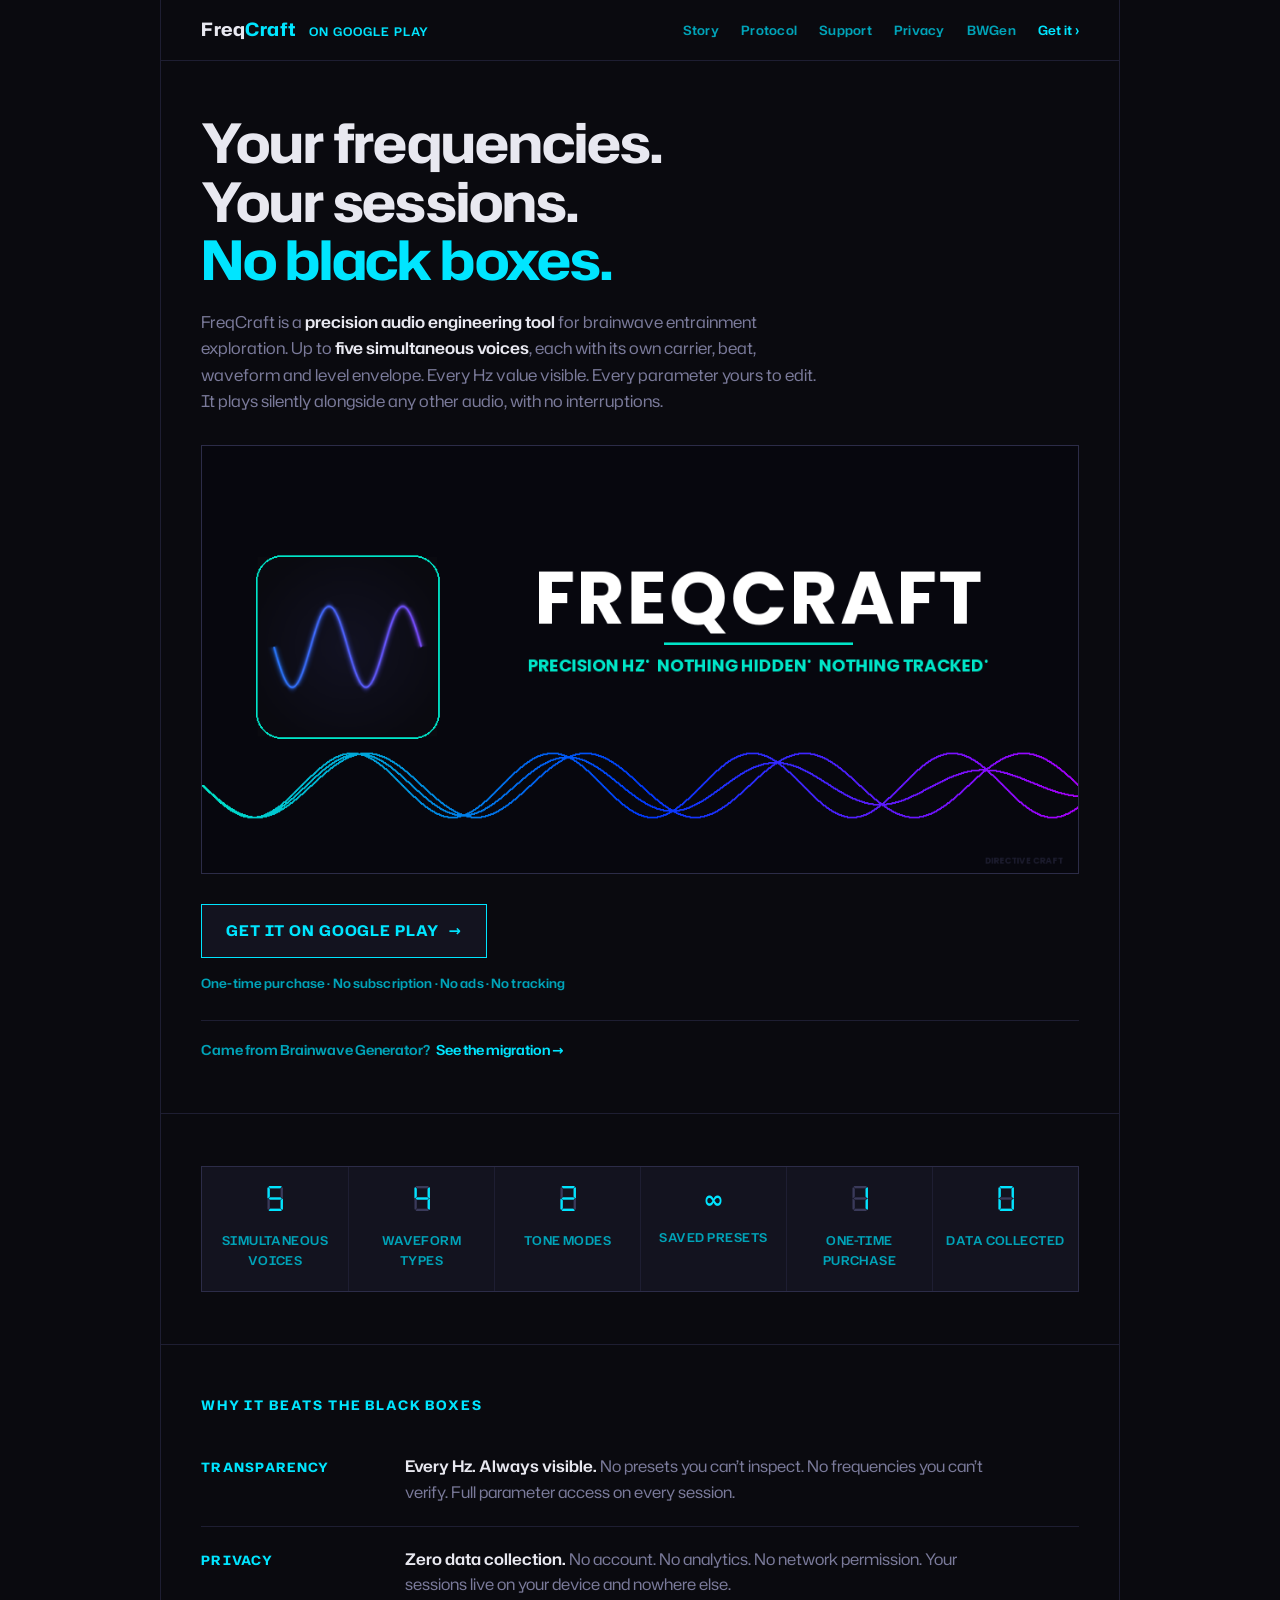
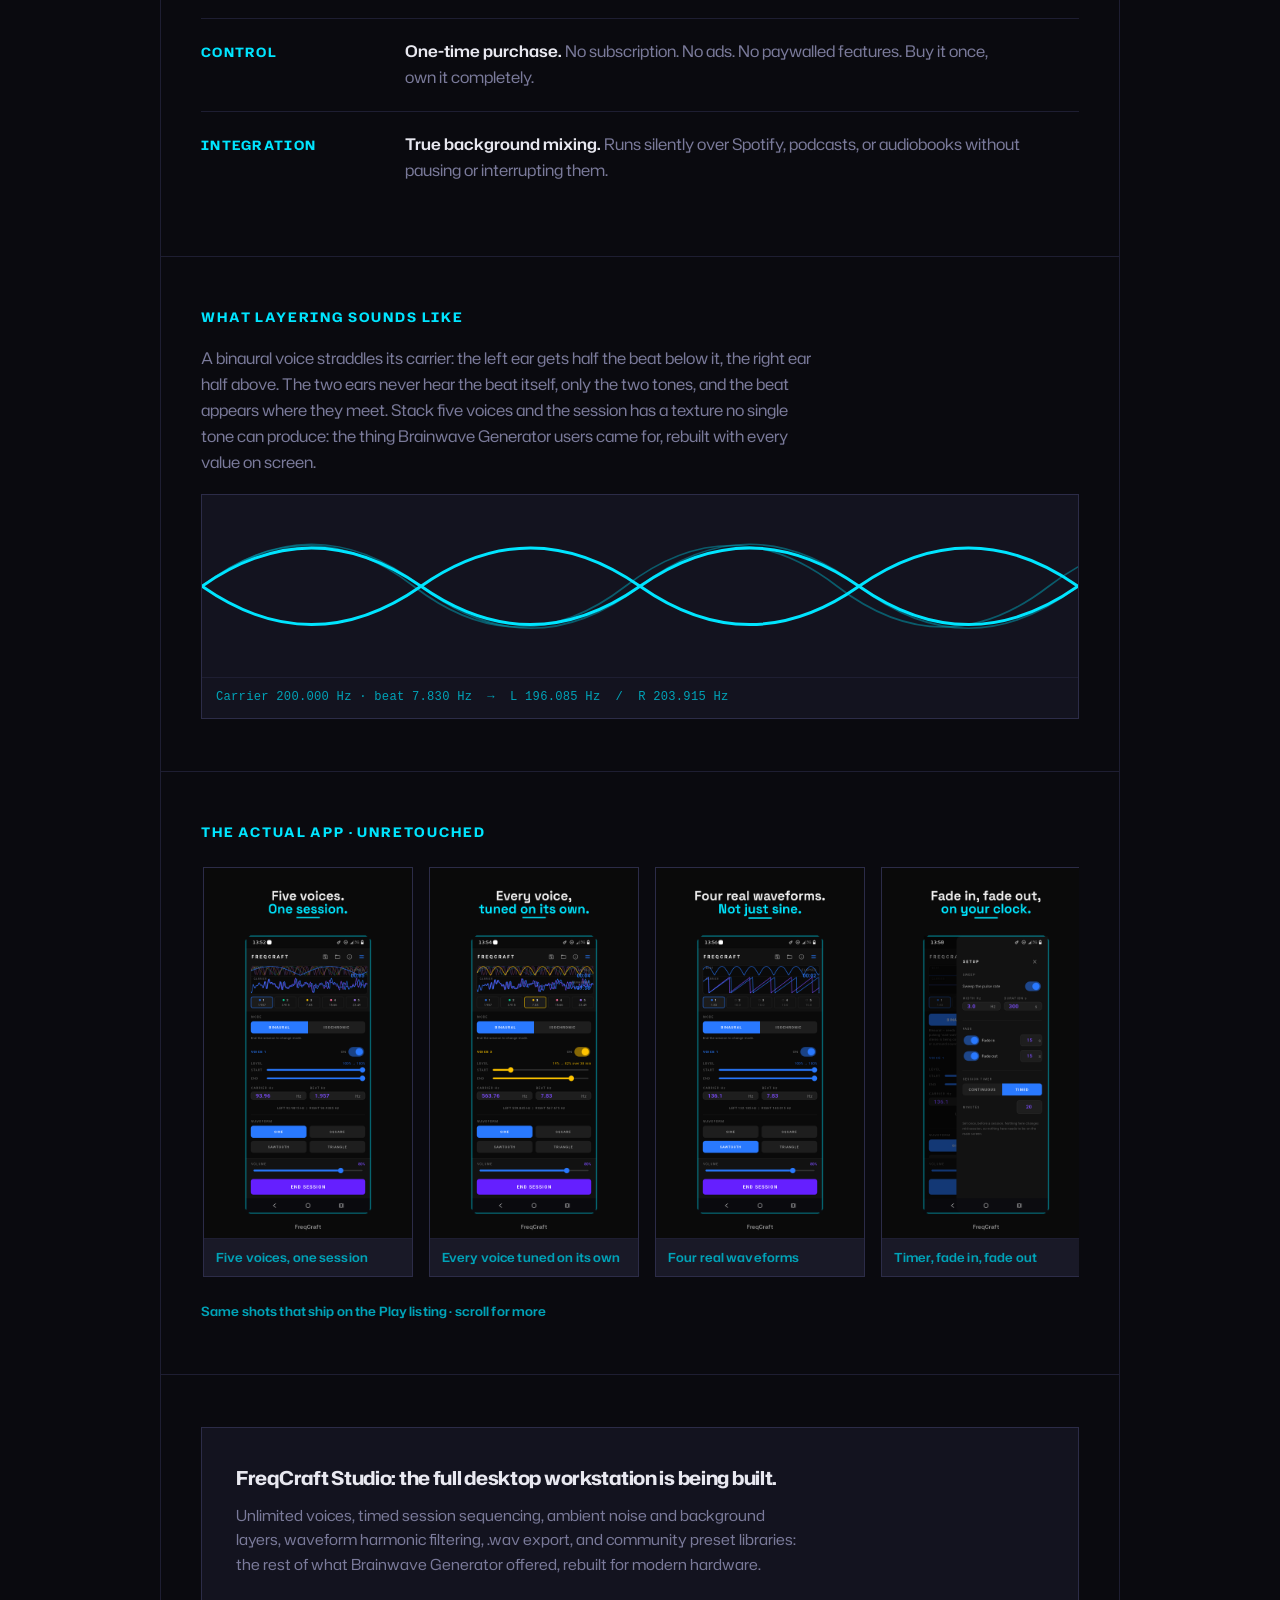
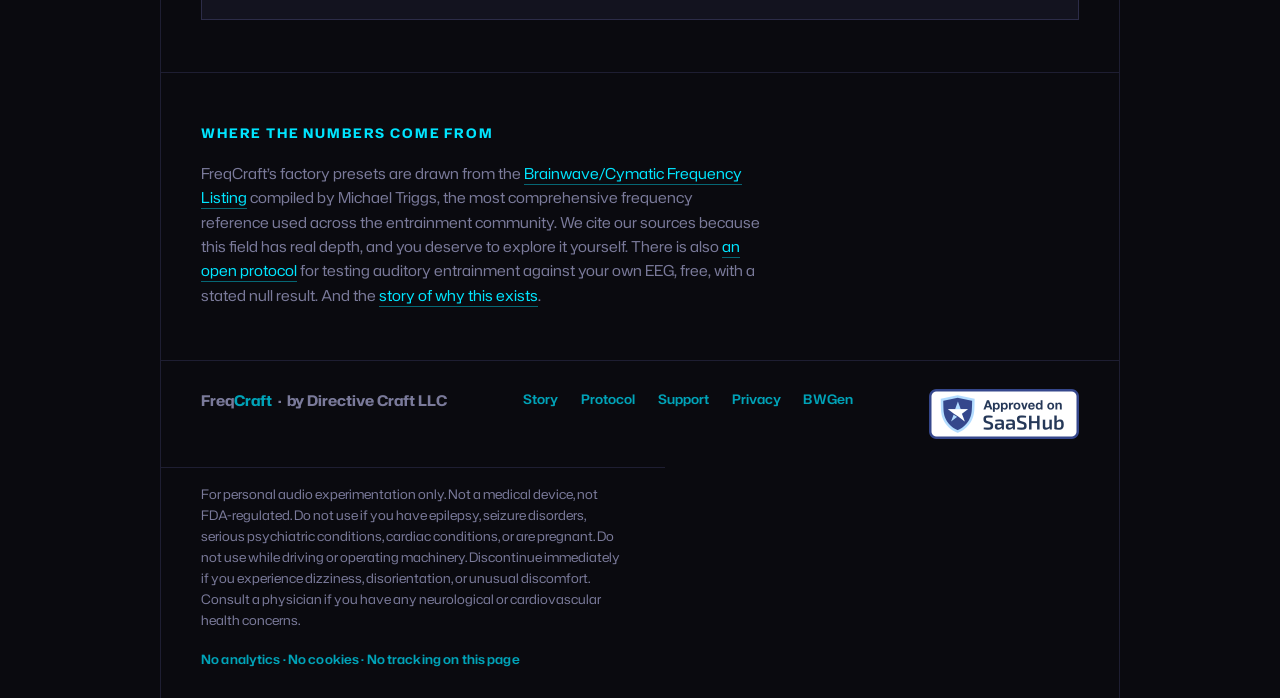
==== commit d65ad6e2: "Drop the Studio waitlist form; the site now makes no third-party requests" ====
--- a/index.html
+++ b/index.html
@@ -171,14 +171,6 @@
     .studio { background: var(--panel); border: 1px solid var(--rule-lit); padding: clamp(22px, 4vw, 34px); }
     .studio h2 { font-size: 1.2rem; margin-bottom: 10px; }
     .studio p { color: var(--prose-dim); max-width: 56ch; margin-bottom: 8px; font-size: 0.95rem; }
-    .wl { display: flex; gap: 10px; flex-wrap: wrap; margin: 20px 0 8px; }
-    .wl input[type="email"] { flex: 1 1 240px; background: var(--panel-2); border: 1px solid var(--rule-lit); color: var(--prose); font-family: var(--ui); font-size: 0.95rem; padding: 13px 16px; outline: none; }
-    .wl input[type="email"]:focus { border-color: var(--live); }
-    .wl input[type="email"]::placeholder { color: var(--prose-dim); }
-    .wl button { background: var(--panel); border: 1px solid var(--live); color: var(--live); font-family: var(--ui); font-weight: 700; font-size: 0.8rem; letter-spacing: 0.05em; text-transform: uppercase; padding: 13px 20px; cursor: pointer; white-space: nowrap; }
-    .wl button:hover { background: color-mix(in srgb, var(--live) 12%, var(--panel)); }
-    .wl-note { font-family: var(--ui); font-weight: 600; font-size: 0.8rem; color: var(--lit-dim); letter-spacing: 0.01em; }
-    .wl-ok { display: none; color: var(--live); font-family: var(--ui); font-weight: 700; font-size: 0.9rem; padding: 12px 0; }
 
     .cite { color: var(--prose-dim); font-size: 0.94rem; max-width: 56ch; }
     .cite strong { color: var(--prose); font-weight: 600; }
@@ -312,21 +304,13 @@
     </section>
 
     <section class="bay">
-      <div class="studio">
+      <div class="studio" id="studio">
         <h2>FreqCraft Studio: the full desktop workstation is being built.</h2>
         <p>
           Unlimited voices, timed session sequencing, ambient noise and background layers, waveform
           harmonic filtering, .wav export, and community preset libraries: the rest of what Brainwave
           Generator offered, rebuilt for modern hardware.
         </p>
-        <form id="studio" class="wl" action="https://buttondown.com/api/emails/embed-subscribe/freqcraft" method="post" target="bd-iframe" onsubmit="return bdNotify()">
-          <input type="email" name="email" id="emailInput" placeholder="your@email.com" autocomplete="email" required />
-          <input type="hidden" name="embed" value="1" />
-          <button type="submit">Notify me at launch</button>
-        </form>
-        <p class="wl-note">Waitlist only · No marketing · No data sharing · Ever</p>
-        <p class="wl-ok" id="successMsg">&#10003; On the Studio list. We&rsquo;ll reach out at launch.</p>
-        <iframe name="bd-iframe" style="display:none" title="subscribe"></iframe>
       </div>
     </section>
 
@@ -370,12 +354,6 @@
   </footer>
 
 <script>
-  function bdNotify() {
-    document.getElementById('studio').style.display = 'none';
-    document.querySelector('.wl-note').style.display = 'none';
-    document.getElementById('successMsg').style.display = 'block';
-    return true;
-  }
   window.addEventListener('load', function () {
     setTimeout(function () { document.body.classList.remove('boot'); }, 700);
   });
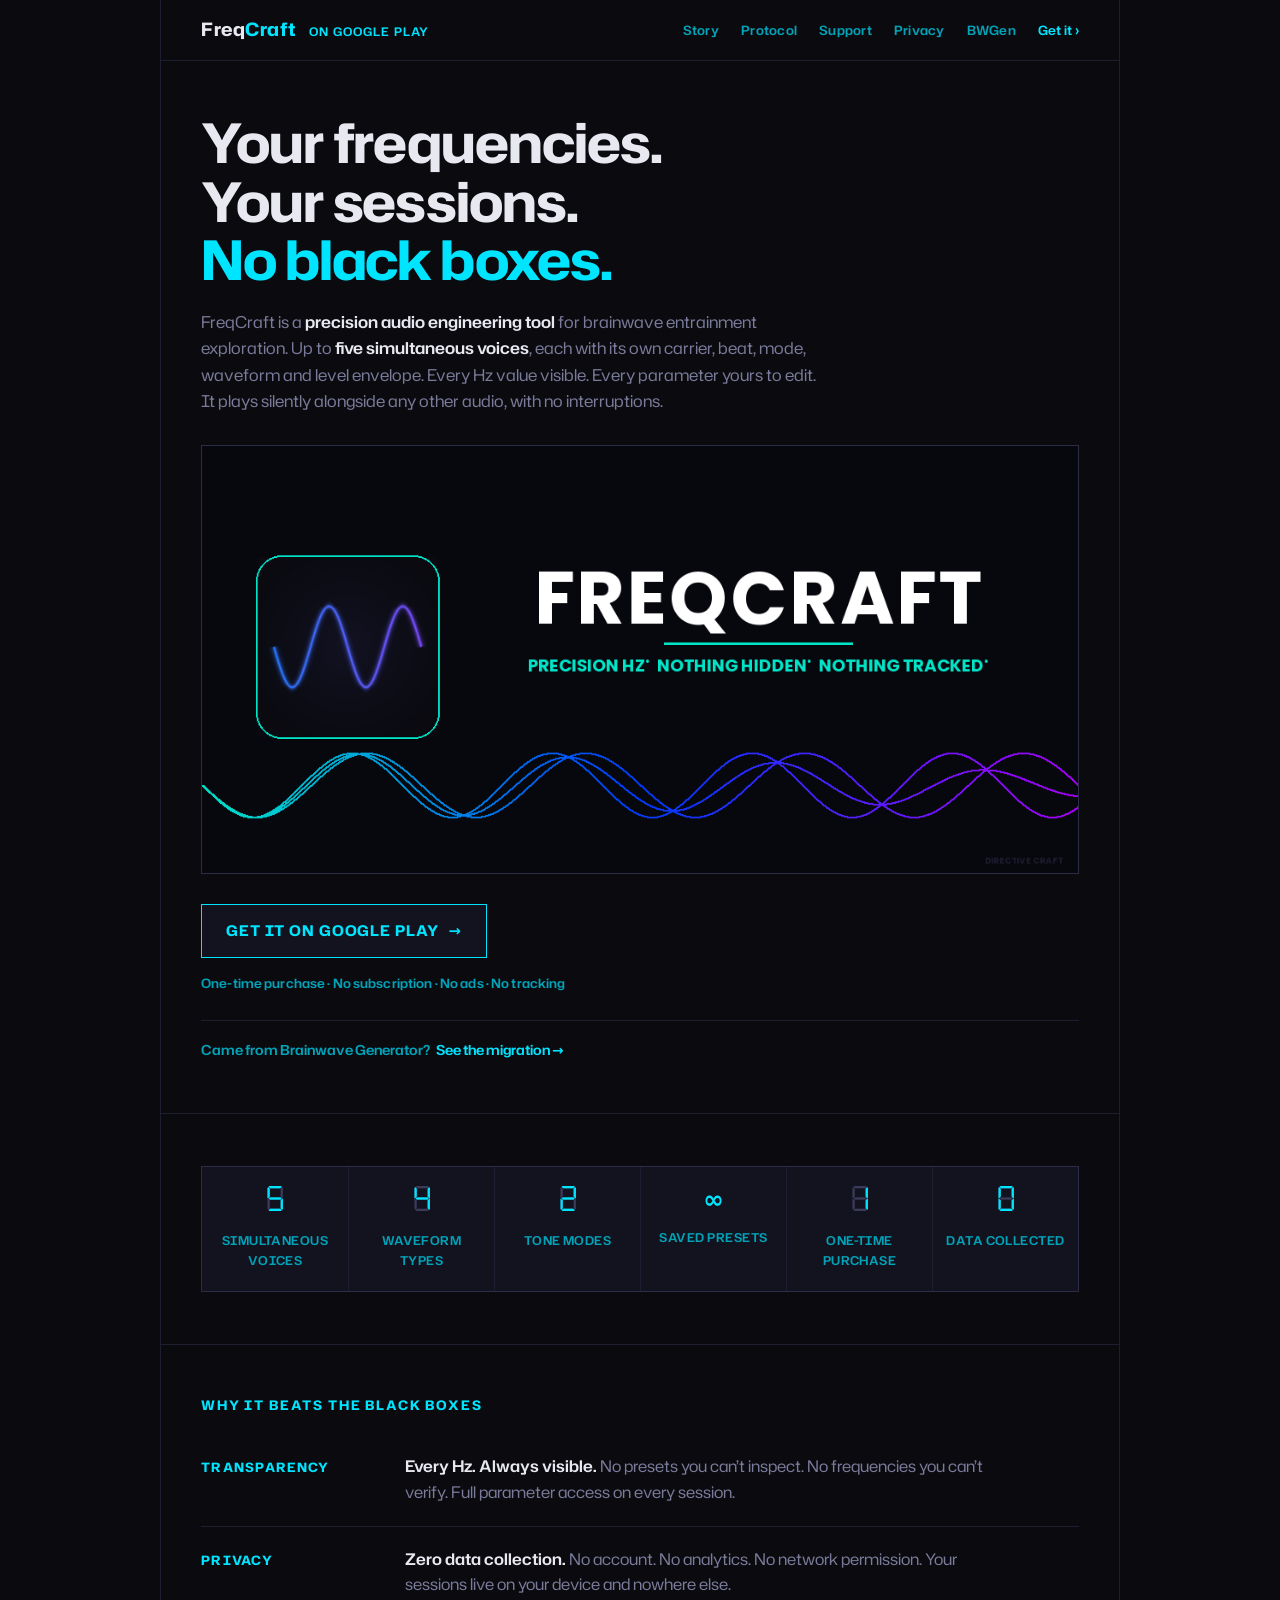
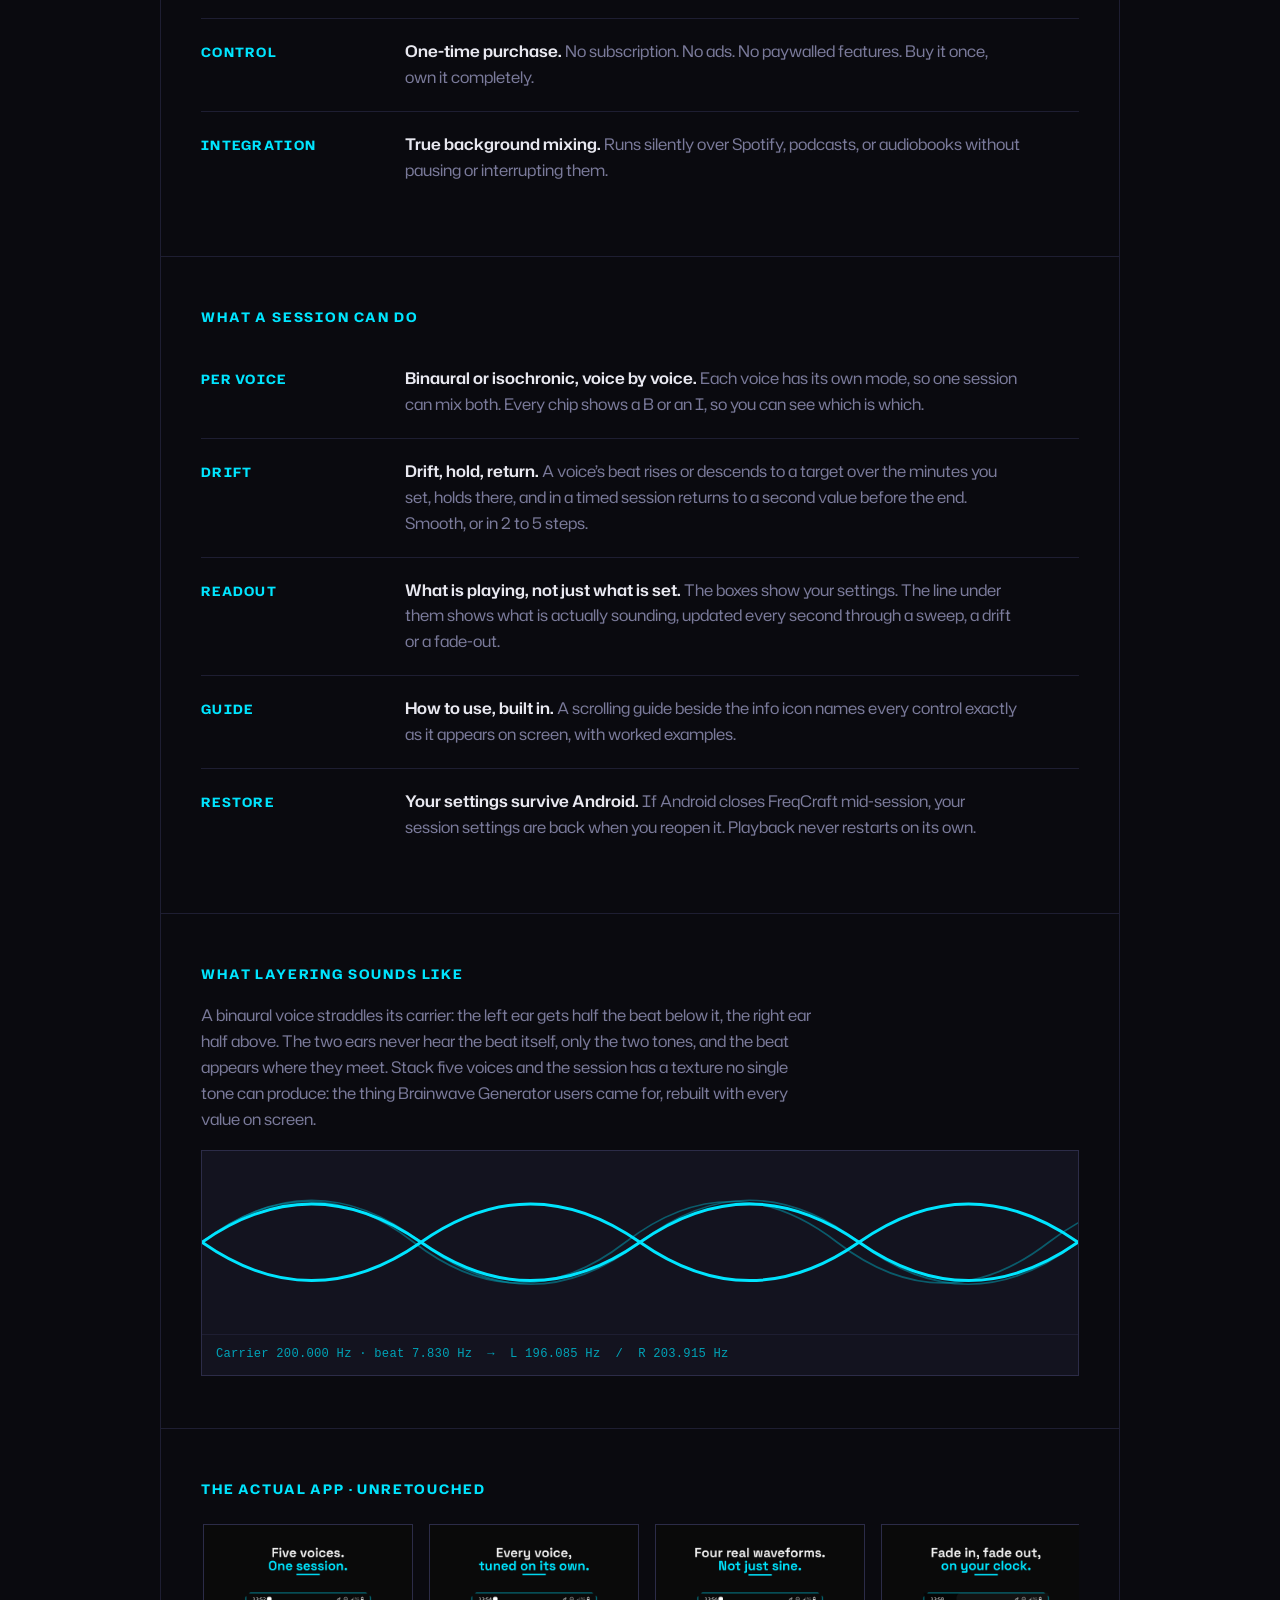
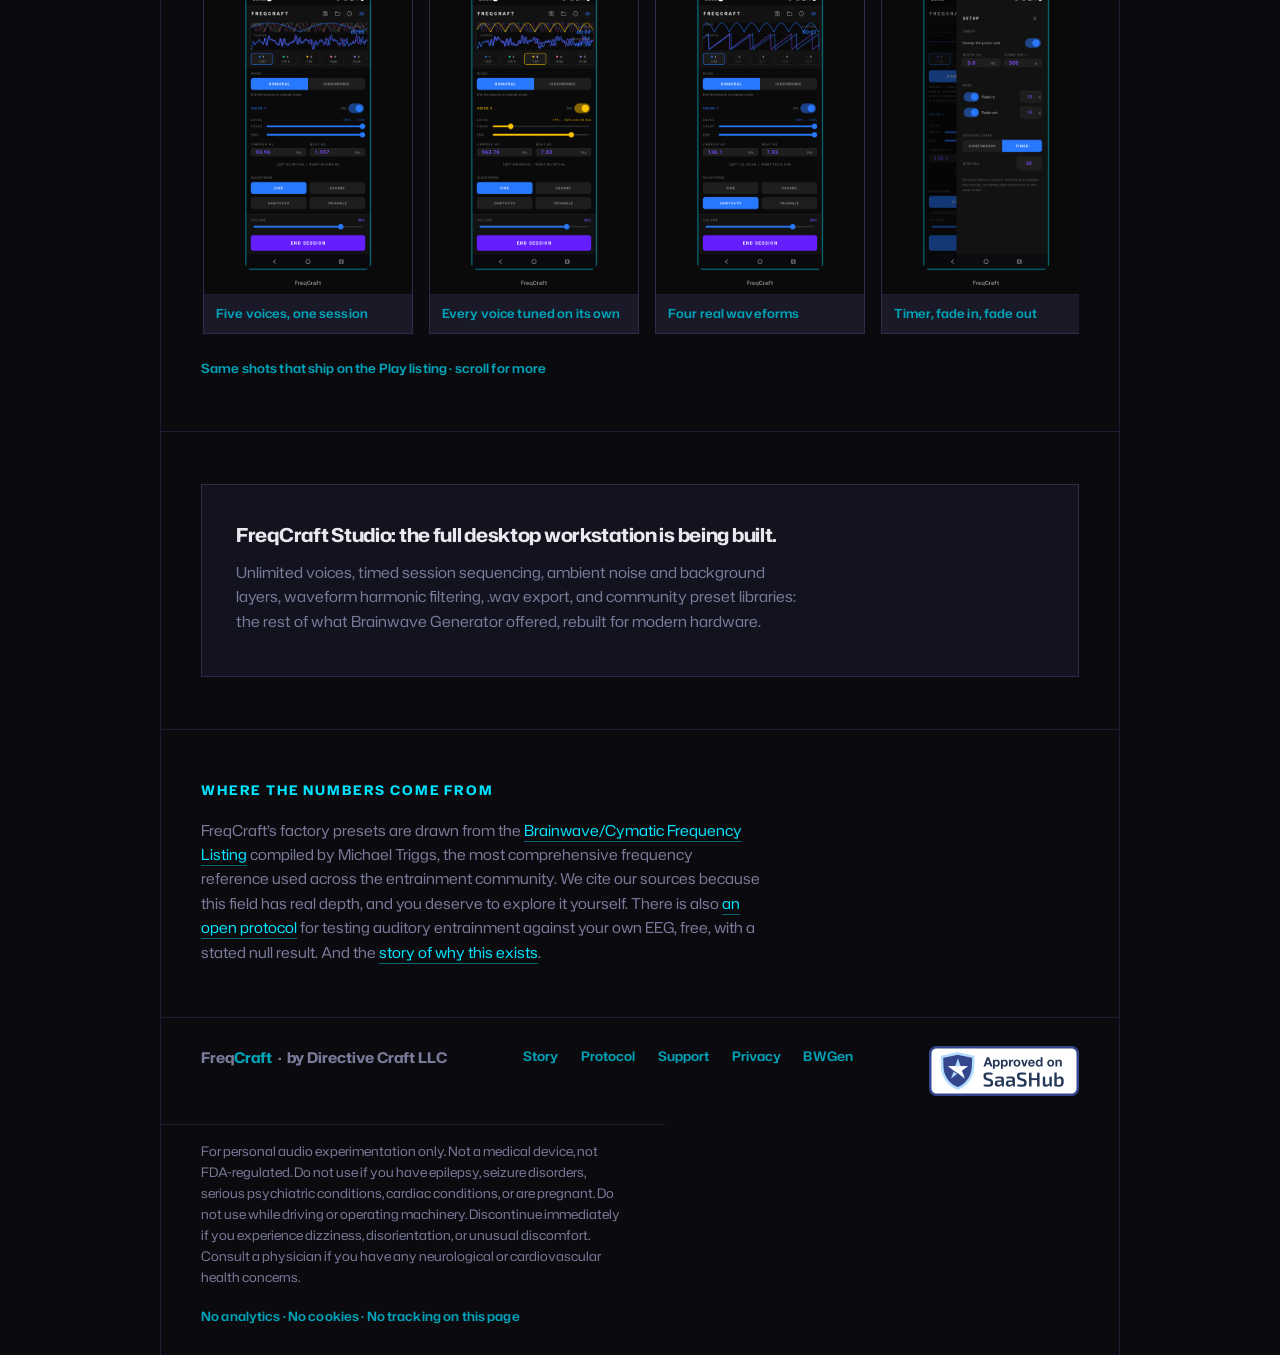
==== commit 6b02f1d6: "FreqCraft 1.2.0: per-voice mode, drift, live readout, guide, restore; privacy permissions match the " ====
--- a/index.html
+++ b/index.html
@@ -235,7 +235,7 @@
       <p class="hero-sub">
         FreqCraft is a <strong>precision audio engineering tool</strong> for brainwave entrainment
         exploration. Up to <strong>five simultaneous voices</strong>, each with its own carrier,
-        beat, waveform and level envelope. Every Hz value visible. Every parameter yours to edit.
+        beat, mode, waveform and level envelope. Every Hz value visible. Every parameter yours to edit.
         It plays silently alongside any other audio, with no interruptions.
       </p>
 
@@ -269,6 +269,15 @@
       <div class="feat"><div class="ft">Privacy</div><div class="fb"><strong>Zero data collection.</strong> No account. No analytics. No network permission. Your sessions live on your device and nowhere else.</div></div>
       <div class="feat"><div class="ft">Control</div><div class="fb"><strong>One-time purchase.</strong> No subscription. No ads. No paywalled features. Buy it once, own it completely.</div></div>
       <div class="feat"><div class="ft">Integration</div><div class="fb"><strong>True background mixing.</strong> Runs silently over Spotify, podcasts, or audiobooks without pausing or interrupting them.</div></div>
+    </section>
+
+    <section class="bay">
+      <h2 class="lit">What a session can do</h2>
+      <div class="feat"><div class="ft">Per voice</div><div class="fb"><strong>Binaural or isochronic, voice by voice.</strong> Each voice has its own mode, so one session can mix both. Every chip shows a B or an I, so you can see which is which.</div></div>
+      <div class="feat"><div class="ft">Drift</div><div class="fb"><strong>Drift, hold, return.</strong> A voice&rsquo;s beat rises or descends to a target over the minutes you set, holds there, and in a timed session returns to a second value before the end. Smooth, or in 2 to 5 steps.</div></div>
+      <div class="feat"><div class="ft">Readout</div><div class="fb"><strong>What is playing, not just what is set.</strong> The boxes show your settings. The line under them shows what is actually sounding, updated every second through a sweep, a drift or a fade-out.</div></div>
+      <div class="feat"><div class="ft">Guide</div><div class="fb"><strong>How to use, built in.</strong> A scrolling guide beside the info icon names every control exactly as it appears on screen, with worked examples.</div></div>
+      <div class="feat"><div class="ft">Restore</div><div class="fb"><strong>Your settings survive Android.</strong> If Android closes FreqCraft mid-session, your session settings are back when you reopen it. Playback never restarts on its own.</div></div>
     </section>
 
     <section class="bay">
